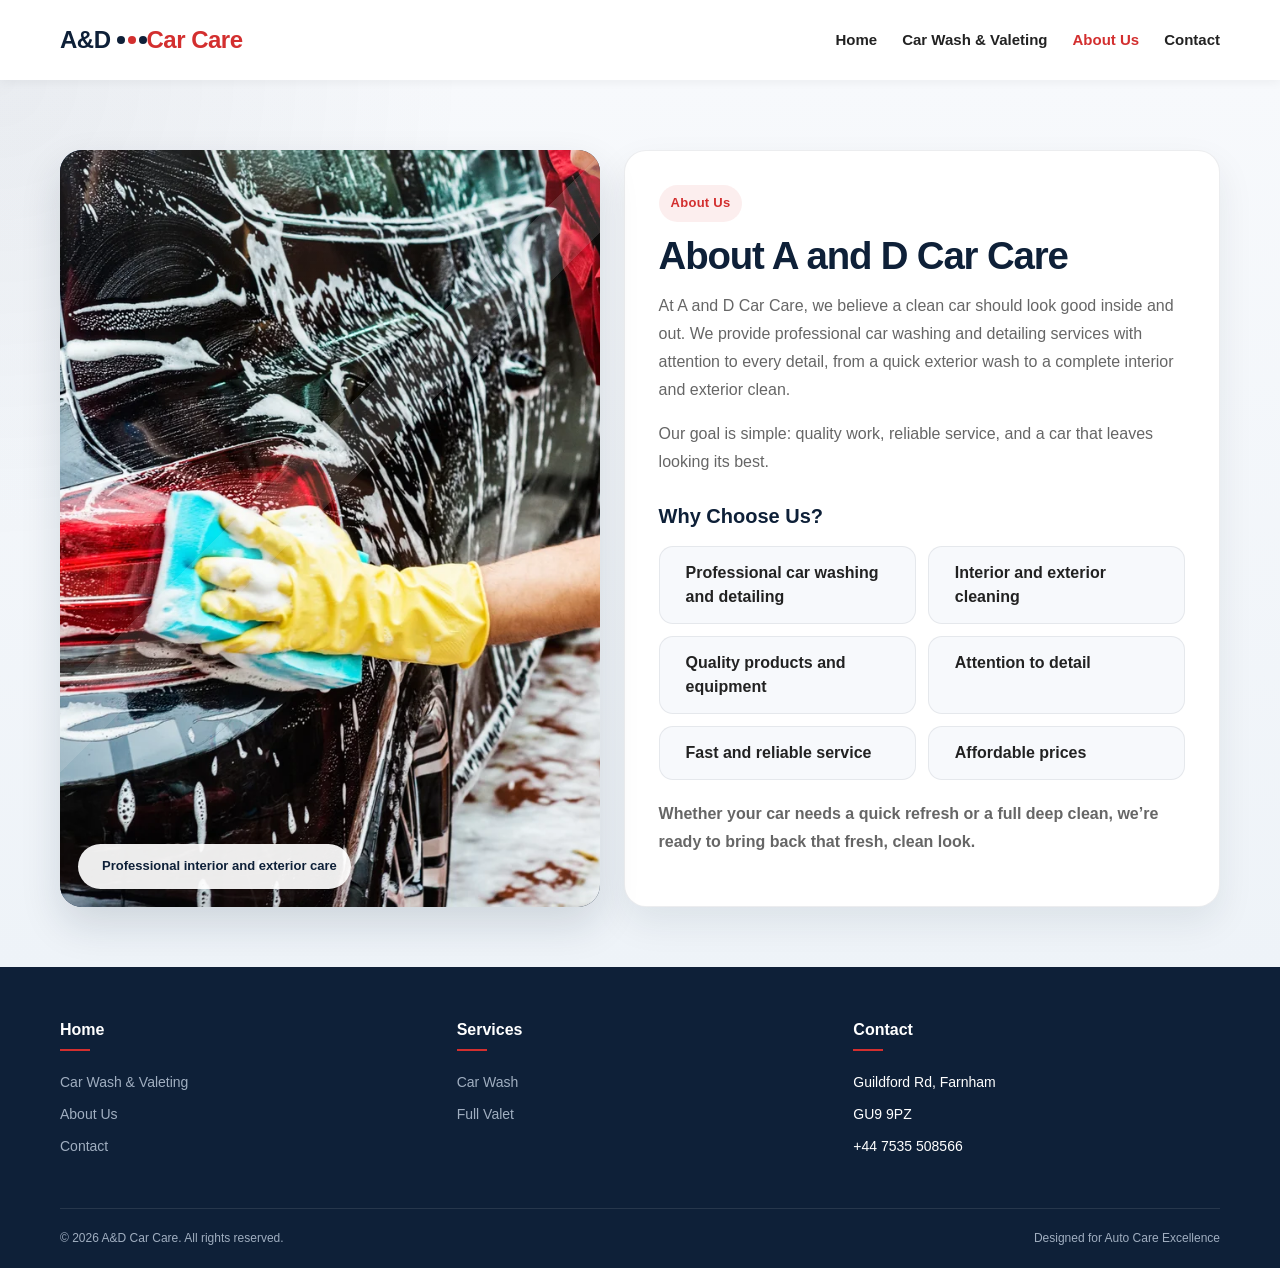
==== about-us.html @ 19be8ea5 "added files" ====
<!DOCTYPE html>
<html lang="en">
<head>
  <meta charset="UTF-8">
  <meta name="viewport" content="width=device-width, initial-scale=1.0">
  <title>A&D Car Care - About Us</title>
  <link rel="stylesheet" href="styles.css">
  <script defer src="script.js"></script>
</head>
<body>
  <header class="header">
    <div class="container navbar">
      <a href="index.html" class="logo">
        A&D
        <div class="logo-icons">
          <i class="fa-solid fa-gear"></i>
          <i class="fa-solid fa-wrench red-icon"></i>
          <i class="fa-solid fa-car-wash"></i>
        </div>
        <br>
        <span>Car Care</span>
      </a>
      <button class="menu-toggle" type="button" aria-label="Open menu" aria-expanded="false" aria-controls="primary-navigation">
        <span></span><span></span><span></span>
      </button>
      <nav id="primary-navigation">
        <ul class="nav-menu">
          <li><a href="index.html" class="nav-link">Home</a></li>
          <li class="dropdown">
            <a href="car-wash-valeting.html" class="nav-link">Car Wash & Valeting <i class="fa-solid fa-chevron-down" style="font-size: 10px;"></i></a>
            <div class="dropdown-menu">
              <a href="car-wash-valeting.html">Hand Car Wash</a>
              <a href="car-wash-valeting.html">Full Valet</a>
              <a href="car-wash-valeting.html">Paint Protection</a>
            </div>
          </li>
          <li><a href="#about-section" class="nav-link active">About Us</a></li>
          <li><a href="contact.html" class="nav-link">Contact</a></li>
        </ul>
      </nav>
    </div>
  </header>

  <main>
    <section id="about-section" class="about-section">
      <div class="container about-layout">
        <div class="about-media">
          <img src="hero.webp" alt="Car being professionally cleaned" />
          <div class="about-media-badge">
            <i class="fa-solid fa-sparkles"></i>
            <span>Professional interior and exterior care</span>
          </div>
        </div>

        <div class="about-content">
          <span class="about-eyebrow">About Us</span>
          <h2>About A and D Car Care</h2>
          <p>
            At A and D Car Care, we believe a clean car should look good inside and out. We provide professional car washing and detailing services with attention to every detail, from a quick exterior wash to a complete interior and exterior clean.
          </p>
          <p>
            Our goal is simple: quality work, reliable service, and a car that leaves looking its best.
          </p>

          <h3>Why Choose Us?</h3>
          <div class="about-points">
            <div class="about-point">
              <i class="fa-solid fa-wand-magic-sparkles"></i>
              <span>Professional car washing and detailing</span>
            </div>
            <div class="about-point">
              <i class="fa-solid fa-broom"></i>
              <span>Interior and exterior cleaning</span>
            </div>
            <div class="about-point">
              <i class="fa-solid fa-soap"></i>
              <span>Quality products and equipment</span>
            </div>
            <div class="about-point">
              <i class="fa-solid fa-circle-check"></i>
              <span>Attention to detail</span>
            </div>
            <div class="about-point">
              <i class="fa-solid fa-stopwatch"></i>
              <span>Fast and reliable service</span>
            </div>
            <div class="about-point">
              <i class="fa-solid fa-tag"></i>
              <span>Affordable prices</span>
            </div>
          </div>

          <p class="about-closing">
            Whether your car needs a quick refresh or a full deep clean, we’re ready to bring back that fresh, clean look.
          </p>
        </div>
      </div>
    </section>
  </main>

  <footer class="footer">
    <div class="container">
      <div class="footer-grid">
        <div class="footer-col">
          <h4>Home</h4>
          <ul>
            <li><a href="car-wash-valeting.html">Car Wash & Valeting</a></li>
            <li><a href="#about-section">About Us</a></li>
            <li><a href="contact.html">Contact</a></li>
          </ul>
        </div>
        <div class="footer-col">
          <h4>Services</h4>
          <ul>
            <li><a href="car-wash-valeting.html">Car Wash</a></li>
            <li><a href="car-wash-valeting.html">Full Valet</a></li>
          </ul>
        </div>
        <div class="footer-col">
          <h4>Contact</h4>
          <ul>
            <li>Guildford Rd, Farnham</li>
            <li>GU9 9PZ</li>
            <li>+44 7535 508566</li>
          </ul>
        </div>
      </div>
      <div class="footer-bottom">
        <p>&copy; 2026 A&D Car Care. All rights reserved.</p>
        <p>Designed for Auto Care Excellence</p>
      </div>
    </div>
  </footer>
</body>
</html>
---- styles.css ----
/* ==========================================================================
           1. GLOBAL STYLES & RESET
           ========================================================================== */
  * {
      margin: 0;
      padding: 0;
      box-sizing: border-box;
      font-family: 'Segoe UI', Tahoma, Geneva, Verdana, sans-serif;
  }

  :root {
      --primary-navy: #0e2038;
      --primary-red: #d32f2f;
      --primary-red-hover: #b71c1c;
      --secondary-blue: #0288d1;
      --text-dark: #222222;
      --text-gray: #666666;
      --bg-light: #f4f6f9;
      --white: #ffffff;
      --border-color: #e0e0e0;
  }

  body {
      color: var(--text-dark);
      line-height: 1.6;
      background-color: var(--bg-light);
  }

  a {
      text-decoration: none;
      color: inherit;
  }

  ul {
      list-style: none;
  }

  .container {
      max-width: 1200px;
      margin: 0 auto;
      padding: 0 20px;
  }

  /* ==========================================================================
           2. TOP ANNOUNCEMENT BAR
           ========================================================================== */
  .top-bar {
      background-color: var(--primary-navy);
      color: var(--white);
      font-size: 13px;
      padding: 8px 0;
      border-bottom: 1px solid rgba(255, 255, 255, 0.1);
  }

  .top-bar .container {
      display: flex;
      justify-content: flex-end;
      align-items: center;
      gap: 25px;
  }

  .top-bar-item {
      display: flex;
      align-items: center;
      gap: 8px;
  }

  .top-bar-item i {
      color: var(--primary-red);
  }

  /* ==========================================================================
           3. MAIN NAVIGATION
           ========================================================================== */
  .header {
      background-color: var(--white);
      box-shadow: 0 2px 10px rgba(0, 0, 0, 0.05);
      position: sticky;
      top: 0;
      z-index: 1000;
  }

  .navbar {
      display: flex;
      justify-content: space-between;
      align-items: center;
      height: 80px;
      gap: 16px;
  }

  .logo {
      display: flex;
      align-items: center;
      font-size: 24px;
      font-weight: 800;
      color: var(--primary-navy);
      letter-spacing: -0.5px;
  }

  .logo span {
      color: var(--primary-red);
  }

  .logo-icons {
      display: flex;
      gap: 3px;
      margin-left: 6px;
      font-size: 14px;
  }

  .logo-icons i {
      background: var(--primary-navy);
      color: var(--white);
      padding: 4px;
      border-radius: 50%;
      font-size: 10px;
  }

  .logo-icons i.red-icon {
      background: var(--primary-red);
  }

  .nav-menu {
      display: flex;
      align-items: center;
      gap: 25px;
  }

  .menu-toggle {
      display: none;
      appearance: none;
      border: 0;
      background: linear-gradient(180deg, #173b67 0%, #0e2747 100%);
      border-radius: 12px;
      width: 46px;
      height: 46px;
      padding: 0;
      align-items: center;
      justify-content: center;
      flex-direction: column;
      gap: 4px;
      cursor: pointer;
      flex: 0 0 auto;
      box-shadow: 0 10px 22px rgba(14, 39, 71, 0.18);
  }

  .menu-toggle span {
      display: block;
      width: 20px;
      height: 2px;
      background: var(--white);
      border-radius: 999px;
      transition: transform 0.2s ease, opacity 0.2s ease;
  }

  .nav-link {
      font-weight: 600;
      font-size: 15px;
      color: var(--text-dark);
      transition: color 0.3s;
  }

  .nav-link:hover,
  .nav-link.active {
      color: var(--primary-red);
  }

  .dropdown {
      position: relative;
  }

  .dropdown-menu {
      position: absolute;
      top: 100%;
      left: 0;
      background: var(--white);
      min-width: 200px;
      box-shadow: 0 4px 12px rgba(0, 0, 0, 0.1);
      border-radius: 4px;
      display: none;
      flex-direction: column;
      padding: 10px 0;
      z-index: 100;
  }

  .dropdown:hover .dropdown-menu {
      display: flex;
  }

  .dropdown-menu a {
      padding: 8px 20px;
      font-size: 14px;
  }

  .dropdown-menu a:hover {
      background-color: var(--bg-light);
      color: var(--primary-red);
  }

  .btn-header {
      background-color: var(--primary-red);
      color: var(--white);
      padding: 10px 20px;
      border-radius: 4px;
      font-weight: 700;
      font-size: 14px;
      transition: background 0.3s;
  }

  .btn-header:hover {
      background-color: var(--primary-red-hover);
  }

  /* ==========================================================================
           4. HERO SECTION
           ========================================================================== */
  .hero {
      position: relative;
      background: linear-gradient(rgba(14, 32, 56, 0.85), rgba(14, 32, 56, 0.85)),
          url('https://images.unsplash.com/photo-1601362840469-51e4d8d58785?auto=format&fit=crop&q=80&w=1600') center/cover no-repeat;
      color: var(--white);
      padding: 80px 0 100px 0;
      overflow: hidden;
  }

  .hero::after {
      content: '';
      position: absolute;
      top: 0;
      right: 0;
      width: 50%;
      height: 100%;
      background: url('https://images.unsplash.com/photo-1520340356584-f9917d1eea6f?auto=format&fit=crop&q=80&w=1000') center/cover no-repeat;
      clip-path: polygon(15% 0, 100% 0, 100% 100%, 0% 100%);
      z-index: 1;
  }

  .hero-overlay-shape {
      position: absolute;
      top: 0;
      left: 0;
      width: 60%;
      height: 100%;
      background: var(--primary-navy);
      clip-path: polygon(0 0, 100% 0, 80% 100%, 0% 100%);
      z-index: 2;
  }

  .hero .container {
      position: relative;
      z-index: 3;
  }

  .hero-content {
      max-width: 600px;
  }

  .hero-title {
      font-size: 38px;
      font-weight: 800;
      line-height: 1.2;
      margin-bottom: 15px;
  }

  .hero-title .highlight-red {
      color: var(--primary-red);
  }

  .hero-subtitle {
      font-size: 16px;
      color: #d0d7e2;
      margin-bottom: 30px;
  }

  .hero-buttons {
      display: flex;
      gap: 15px;
      margin-bottom: 30px;
      flex-wrap: wrap;
  }

  .btn-primary {
      background-color: var(--primary-red);
      color: var(--white);
      padding: 12px 24px;
      border-radius: 4px;
      font-weight: 700;
      display: inline-block;
      transition: background 0.3s;
  }

  .btn-primary:hover {
      background-color: var(--primary-red-hover);
  }

  .btn-outline {
      border: 2px solid var(--white);
      color: var(--white);
      padding: 10px 22px;
      border-radius: 4px;
      font-weight: 700;
      display: inline-block;
      transition: all 0.3s;
  }

  .btn-outline:hover {
      background-color: var(--white);
      color: var(--primary-navy);
  }

  .rating-badge {
      display: inline-flex;
      align-items: center;
      background: rgba(255, 255, 255, 0.95);
      color: var(--text-dark);
      padding: 8px 16px;
      border-radius: 20px;
      font-size: 13px;
      font-weight: 600;
      gap: 15px;
      box-shadow: 0 4px 10px rgba(0, 0, 0, 0.15);
  }

  .rating-item {
      display: flex;
      align-items: center;
      gap: 5px;
  }

  .rating-item i {
      color: #ffb400;
  }

  /* ========================================================================== 
           4B. CONTACT HERO
           ========================================================================== */
  .contact-hero {
      position: relative;
      overflow: hidden;
      padding: 36px 0 44px;
      color: var(--white);
      background:
          radial-gradient(circle at top right, rgba(211, 47, 47, 0.18), transparent 24%),
          linear-gradient(135deg, #0e2038 0%, #173b67 58%, #0b1d34 100%);
  }

  .contact-hero::before {
      content: '';
      position: absolute;
      inset: 0;
      background:
          linear-gradient(135deg, transparent 0 46%, rgba(255, 255, 255, 0.08) 46% 50%, transparent 50% 100%),
          linear-gradient(90deg, rgba(255, 255, 255, 0.06) 0 1px, transparent 1px 100%),
          linear-gradient(180deg, rgba(255, 255, 255, 0.04) 0 1px, transparent 1px 100%);
      background-size: auto, 72px 72px, 72px 72px;
      opacity: 0.42;
      pointer-events: none;
  }

  .contact-hero-grid {
      position: relative;
      z-index: 1;
      display: grid;
      grid-template-columns: minmax(0, 1.05fr) minmax(320px, 0.95fr);
      gap: 22px;
      align-items: center;
  }

  .contact-hero-copy {
      max-width: 620px;
  }

  .contact-hero-copy h1 {
      margin: 16px 0 14px;
      font-size: clamp(2.2rem, 4vw, 4rem);
      line-height: 0.98;
      letter-spacing: -0.04em;
      text-wrap: balance;
  }

  .contact-hero-copy p {
      margin: 0;
      max-width: 56ch;
      color: rgba(255, 255, 255, 0.9);
      font-size: 1.05rem;
      line-height: 1.7;
  }

  .contact-hero-buttons {
      margin-top: 24px;
  }

  .contact-hero-buttons .btn-primary,
  .contact-hero-buttons .btn-outline {
      min-width: 160px;
  }

  .contact-whatsapp {
      border-color: rgba(255, 255, 255, 0.24);
  }

  .contact-hero-meta {
      display: grid;
      grid-template-columns: repeat(2, minmax(0, 1fr));
      gap: 12px;
      margin-top: 22px;
  }

  .contact-meta-card {
      display: flex;
      align-items: flex-start;
      gap: 12px;
      padding: 14px 16px;
      border-radius: 16px;
      background: rgba(255, 255, 255, 0.08);
      border: 1px solid rgba(255, 255, 255, 0.12);
      backdrop-filter: blur(8px);
  }

  .contact-meta-card i {
      color: var(--primary-red);
      font-size: 16px;
      margin-top: 3px;
  }

  .contact-meta-card strong {
      display: block;
      font-size: 14px;
      color: #fff;
      margin-bottom: 3px;
  }

  .contact-meta-card span {
      display: block;
      font-size: 13px;
      color: rgba(255, 255, 255, 0.82);
      line-height: 1.4;
  }

  .contact-hero-visual {
      position: relative;
      min-height: 420px;
      border-radius: 24px;
      overflow: hidden;
      box-shadow: 0 22px 48px rgba(7, 24, 46, 0.28);
      background: linear-gradient(145deg, #173b67 0%, #0b1d34 100%);
  }

  .contact-hero-image {
      width: 100%;
      height: 100%;
      object-fit: cover;
      display: block;
      opacity: 0.98;
      transition: transform 0.35s ease;
  }

  .contact-hero-visual:hover .contact-hero-image {
      transform: scale(1.03);
  }

  .contact-hero-visual::after {
      content: '';
      position: absolute;
      inset: 0;
      background:
          linear-gradient(180deg, rgba(255, 255, 255, 0.08), transparent 22%),
          linear-gradient(135deg, transparent 0 43%, rgba(255, 255, 255, 0.1) 43% 49%, transparent 49% 100%);
      pointer-events: none;
  }

  .contact-hero-float {
      position: absolute;
      left: 18px;
      right: 18px;
      bottom: 18px;
      z-index: 2;
      padding: 14px 16px;
      border-radius: 16px;
      background: rgba(255, 255, 255, 0.92);
      color: var(--primary-navy);
      box-shadow: 0 14px 28px rgba(8, 21, 39, 0.16);
      display: grid;
      gap: 8px;
  }

  .contact-float-row {
      display: flex;
      align-items: center;
      gap: 10px;
      font-size: 13px;
      font-weight: 700;
      line-height: 1.35;
  }

  .contact-float-row i {
      color: var(--primary-red);
      font-size: 14px;
      flex: 0 0 auto;
  }

  /* ==========================================================================
           5. DUAL SERVICE GATEWAY SECTION
           ========================================================================== */
  .services-gateway {
      padding: 60px 0;
      background-color: var(--bg-light);
  }

  .section-title {
      text-align: center;
      font-size: 26px;
      font-weight: 700;
      color: var(--primary-navy);
      margin-bottom: 40px;
  }

  .gateway-grid {
      display: grid;
      grid-template-columns: repeat(auto-fit, minmax(450px, 1fr));
      gap: 30px;
  }

  .gateway-card {
      background: var(--white);
      border-radius: 8px;
      overflow: hidden;
      display: flex;
      box-shadow: 0 4px 15px rgba(0, 0, 0, 0.05);
      transition: transform 0.3s, box-shadow 0.3s;
  }

  .gateway-card:hover {
      transform: translateY(-5px);
      box-shadow: 0 8px 25px rgba(0, 0, 0, 0.1);
  }

  .gateway-info {
      padding: 30px;
      flex: 1;
      display: flex;
      flex-direction: column;
      justify-content: space-between;
  }

  .gateway-icon {
      font-size: 24px;
      color: var(--primary-navy);
      margin-bottom: 15px;
  }

  .gateway-info h3 {
      font-size: 18px;
      color: var(--primary-navy);
      margin-bottom: 10px;
  }

  .gateway-info p {
      font-size: 13px;
      color: var(--text-gray);
      margin-bottom: 20px;
  }

  .gateway-img {
      width: 45%;
      background-size: cover;
      background-position: center;
  }

  .btn-card {
      border: 1px solid var(--primary-navy);
      color: var(--primary-navy);
      padding: 8px 16px;
      border-radius: 4px;
      font-size: 13px;
      font-weight: 700;
      align-self: flex-start;
      transition: all 0.3s;
  }

  .btn-card:hover {
      background-color: var(--primary-navy);
      color: var(--white);
  }

  /* ==========================================================================
           6. QUICK VEHICLE LOOKUP & PRICING TABLE
           ========================================================================== */
  .pricing-section {
      padding: 60px 0;
      background-color: var(--white);
  }

  .lookup-box {
      background: var(--primary-navy);
      padding: 25px;
      border-radius: 8px;
      color: var(--white);
      margin-bottom: 40px;
  }

  .lookup-box h3 {
      margin-bottom: 15px;
      font-size: 18px;
  }

  .lookup-form {
      display: flex;
      gap: 10px;
  }

  .lookup-form input {
      flex: 1;
      padding: 12px 15px;
      border: none;
      border-radius: 4px;
      font-size: 14px;
  }

  .lookup-form button {
      background: var(--primary-red);
      color: var(--white);
      border: none;
      padding: 0 25px;
      border-radius: 4px;
      font-weight: 700;
      cursor: pointer;
      transition: background 0.3s;
  }

  .lookup-form button:hover {
      background: var(--primary-red-hover);
  }

  /* Pricing Table */
  .pricing-table-wrapper {
      overflow-x: auto;
  }

  .pricing-table {
      width: 100%;
      border-collapse: collapse;
      background: var(--white);
      box-shadow: 0 2px 10px rgba(0, 0, 0, 0.05);
      border-radius: 8px;
      overflow: hidden;
  }

  .pricing-table th,
  .pricing-table td {
      padding: 15px 20px;
      text-align: center;
      border-bottom: 1px solid var(--border-color);
  }

  .pricing-table th {
      background-color: var(--primary-navy);
      color: var(--white);
      font-weight: 600;
  }

  .pricing-table th:first-child,
  .pricing-table td:first-child {
      text-align: left;
      font-weight: 600;
  }

  .pricing-table tr:nth-child(even) {
      background-color: var(--bg-light);
  }

  /* ========================================================================== 
           7. ABOUT PAGE SECTION
           ========================================================================== */
  .about-section {
      padding: 70px 0 60px;
      background:
          radial-gradient(circle at top left, rgba(14, 32, 56, 0.06), transparent 30%),
          linear-gradient(180deg, #f7f9fc 0%, #eef3f8 100%);
  }

  .about-layout {
      display: grid;
      grid-template-columns: minmax(0, 0.95fr) minmax(0, 1.05fr);
      gap: 24px;
      align-items: stretch;
  }

  .about-media {
      position: relative;
      min-height: 560px;
      border-radius: 22px;
      overflow: hidden;
      box-shadow: 0 18px 40px rgba(14, 32, 56, 0.14);
      background: linear-gradient(145deg, #173b67 0%, #0b1d34 100%);
      isolation: isolate;
  }

  .about-media::after {
      content: '';
      position: absolute;
      inset: 0;
      background:
          linear-gradient(180deg, rgba(255, 255, 255, 0.08), transparent 22%),
          linear-gradient(135deg, transparent 0 42%, rgba(255, 255, 255, 0.12) 42% 48%, transparent 48% 100%);
      pointer-events: none;
  }

  .about-media img {
      width: 100%;
      height: 100%;
      object-fit: cover;
      display: block;
      transition: transform 0.35s ease;
  }

  .about-media:hover img {
      transform: scale(1.03);
  }

  .about-media-badge {
      position: absolute;
      left: 18px;
      bottom: 18px;
      z-index: 2;
      display: inline-flex;
      align-items: center;
      gap: 10px;
      padding: 12px 14px;
      border-radius: 999px;
      background: rgba(255, 255, 255, 0.92);
      color: var(--primary-navy);
      font-size: 13px;
      font-weight: 700;
      box-shadow: 0 12px 24px rgba(10, 23, 40, 0.16);
  }

  .about-media-badge i {
      color: var(--primary-red);
  }

  .about-content {
      background: var(--white);
      border: 1px solid rgba(14, 32, 56, 0.08);
      border-radius: 22px;
      padding: 34px;
      box-shadow: 0 16px 36px rgba(14, 32, 56, 0.08);
  }

  .about-eyebrow {
      display: inline-flex;
      align-items: center;
      gap: 8px;
      padding: 8px 12px;
      border-radius: 999px;
      background: rgba(211, 47, 47, 0.08);
      color: var(--primary-red);
      font-size: 13px;
      font-weight: 800;
      letter-spacing: 0.02em;
      margin-bottom: 14px;
  }

  .about-content h2 {
      font-size: clamp(2rem, 3vw, 2.6rem);
      line-height: 1.05;
      letter-spacing: -0.03em;
      color: var(--primary-navy);
      margin-bottom: 16px;
  }

  .about-content p {
      color: var(--text-gray);
      line-height: 1.75;
      margin-bottom: 16px;
  }

  .about-content h3 {
      color: var(--primary-navy);
      font-size: 1.25rem;
      margin: 24px 0 14px;
  }

  .about-points {
      display: grid;
      grid-template-columns: repeat(2, minmax(0, 1fr));
      gap: 12px;
  }

  .about-point {
      display: flex;
      align-items: flex-start;
      gap: 12px;
      padding: 14px;
      border-radius: 14px;
      background: #f7f9fc;
      border: 1px solid rgba(14, 32, 56, 0.08);
      transition: transform 0.25s ease, box-shadow 0.25s ease, border-color 0.25s ease;
  }

  .about-point i {
      color: var(--primary-red);
      font-size: 16px;
      margin-top: 2px;
      flex: 0 0 auto;
  }

  .about-point span {
      color: var(--text-dark);
      font-weight: 600;
      line-height: 1.5;
  }

  .about-point:hover {
      transform: translateY(-2px);
      border-color: rgba(211, 47, 47, 0.22);
      box-shadow: 0 12px 24px rgba(14, 32, 56, 0.08);
  }

  .about-closing {
      margin-top: 20px;
      font-weight: 600;
      color: var(--primary-navy);
  }

  /* ==========================================================================
           7. FOOTER
           ========================================================================== */
  .footer {
      background-color: var(--primary-navy);
      color: var(--white);
      padding: 50px 0 20px 0;
      font-size: 14px;
  }

  .footer-grid {
      display: grid;
      grid-template-columns: repeat(auto-fit, minmax(200px, 1fr));
      gap: 30px;
      margin-bottom: 40px;
  }

  .footer-col h4 {
      font-size: 16px;
      margin-bottom: 20px;
      position: relative;
      padding-bottom: 8px;
  }

  .footer-col h4::after {
      content: '';
      position: absolute;
      left: 0;
      bottom: 0;
      width: 30px;
      height: 2px;
      background-color: var(--primary-red);
  }

  .footer-col ul li {
      margin-bottom: 10px;
  }

  .footer-col ul li a {
      color: #a0aec0;
      transition: color 0.3s;
  }

  .footer-col ul li a:hover {
      color: var(--white);
  }

  .footer-bottom {
      border-top: 1px solid rgba(255, 255, 255, 0.1);
      padding-top: 20px;
      display: flex;
      justify-content: space-between;
      color: #a0aec0;
      font-size: 12px;
  }

  /* ==========================================================================
           8. RESPONSIVE DESIGN (MEDIA QUERIES)
           ========================================================================== */
  @media (max-width: 768px) {
      .top-bar {
          display: none;
      }

      .navbar {
          height: auto;
          padding: 8px 0;
      }

      .navbar .container {
          display: flex;
          flex-wrap: nowrap;
          align-items: center;
          justify-content: space-between;
          gap: 8px 10px;
          position: relative;
      }

      .logo {
          flex: 0 0 auto;
          font-size: 17px;
          line-height: 1;
          max-width: calc(100% - 54px);
      }

      .logo br {
          display: none;
      }

      .logo-icons {
          margin-left: 4px;
          gap: 2px;
          font-size: 12px;
      }

      .logo-icons i {
          padding: 3px;
          font-size: 9px;
      }

      .menu-toggle {
          display: inline-flex;
          margin-left: auto;
          background: transparent;
          box-shadow: none;
          width: 30px;
          height: 30px;
          padding: 0;
      }

      .menu-toggle span {
          width: 18px;
          background: var(--text-dark);
      }

      .navbar nav {
          position: absolute;
          top: calc(100% + 8px);
          left: 0;
          width: 100%;
          display: none;
          z-index: 50;
      }

      .menu-open .navbar nav {
          display: block;
      }

      .nav-menu {
          display: flex;
          flex-direction: column;
          align-items: stretch;
          gap: 6px;
          padding: 14px 12px 12px;
          background: rgba(255, 255, 255, 0.98);
          border: 1px solid rgba(14, 32, 56, 0.08);
          border-radius: 0 0 16px 16px;
          box-shadow: 0 16px 30px rgba(14, 39, 71, 0.12);
          width: 100%;
      }

      .nav-menu li {
          width: 100%;
      }

      .nav-link {
          display: block;
          font-size: 13px;
          padding: 9px 12px;
          background: #f4f7fb;
          border-radius: 10px;
          color: #223146;
      }

      .dropdown {
          width: 100%;
      }

      .dropdown > .nav-link {
          display: flex;
          justify-content: space-between;
          align-items: center;
      }

      .nav-menu li:last-child .nav-link {
          margin-top: 2px;
          text-align: center;
      }

      .dropdown-menu {
          display: none;
      }

      .hero {
          padding: 28px 0 34px;
      }

      .hero::after {
          display: block;
          width: 54%;
          opacity: 0.75;
          clip-path: polygon(18% 0, 100% 0, 100% 100%, 0 100%);
      }

      .hero-overlay-shape {
          width: 68%;
          clip-path: polygon(0 0, 100% 0, 74% 100%, 0 100%);
      }

      .hero-content {
          max-width: none;
      }

      .hero-title {
          font-size: 22px;
          line-height: 1.06;
          margin-bottom: 12px;
      }

      .hero-buttons {
          gap: 10px;
          margin-bottom: 16px;
      }

      .btn-primary,
      .btn-outline {
          padding: 10px 14px;
          font-size: 11px;
      }

      .rating-badge {
          padding: 7px 10px;
          gap: 8px;
          font-size: 10px;
          flex-wrap: wrap;
          border-radius: 14px;
      }

      .contact-hero {
          padding: 28px 0 34px;
      }

      .contact-hero-grid {
          grid-template-columns: 1fr;
          gap: 16px;
      }

      .contact-hero-copy h1 {
          font-size: 2rem;
      }

      .contact-hero-copy p {
          font-size: 0.98rem;
      }

      .contact-hero-buttons {
          display: grid;
          grid-template-columns: 1fr;
      }

      .contact-hero-buttons .btn-primary,
      .contact-hero-buttons .btn-outline {
          width: 100%;
      }

      .contact-hero-meta {
          grid-template-columns: 1fr;
      }

      .contact-hero-visual {
          min-height: 300px;
      }

      .gateway-grid {
          grid-template-columns: 1fr;
      }

      .gateway-card {
          flex-direction: column;
      }

      .gateway-info {
          padding: 22px;
      }

      .gateway-img {
          width: 100%;
          height: 200px;
      }

      .pricing-section {
          padding: 42px 0;
      }

      .section-title {
          font-size: 22px;
          margin-bottom: 28px;
      }

      .services-gateway {
          padding: 40px 0;
      }

      .pricing-section {
          padding: 36px 0;
      }

      .lookup-form {
          flex-direction: column;
      }

      .lookup-form button {
          padding: 12px;
      }

      .about-section {
          padding: 46px 0 40px;
      }

      .about-layout {
          grid-template-columns: 1fr;
          gap: 18px;
      }

      .about-media {
          min-height: 320px;
      }

      .about-content {
          padding: 24px;
      }

      .about-points {
          grid-template-columns: 1fr;
      }

      .footer {
          padding: 36px 0 18px;
      }
  }
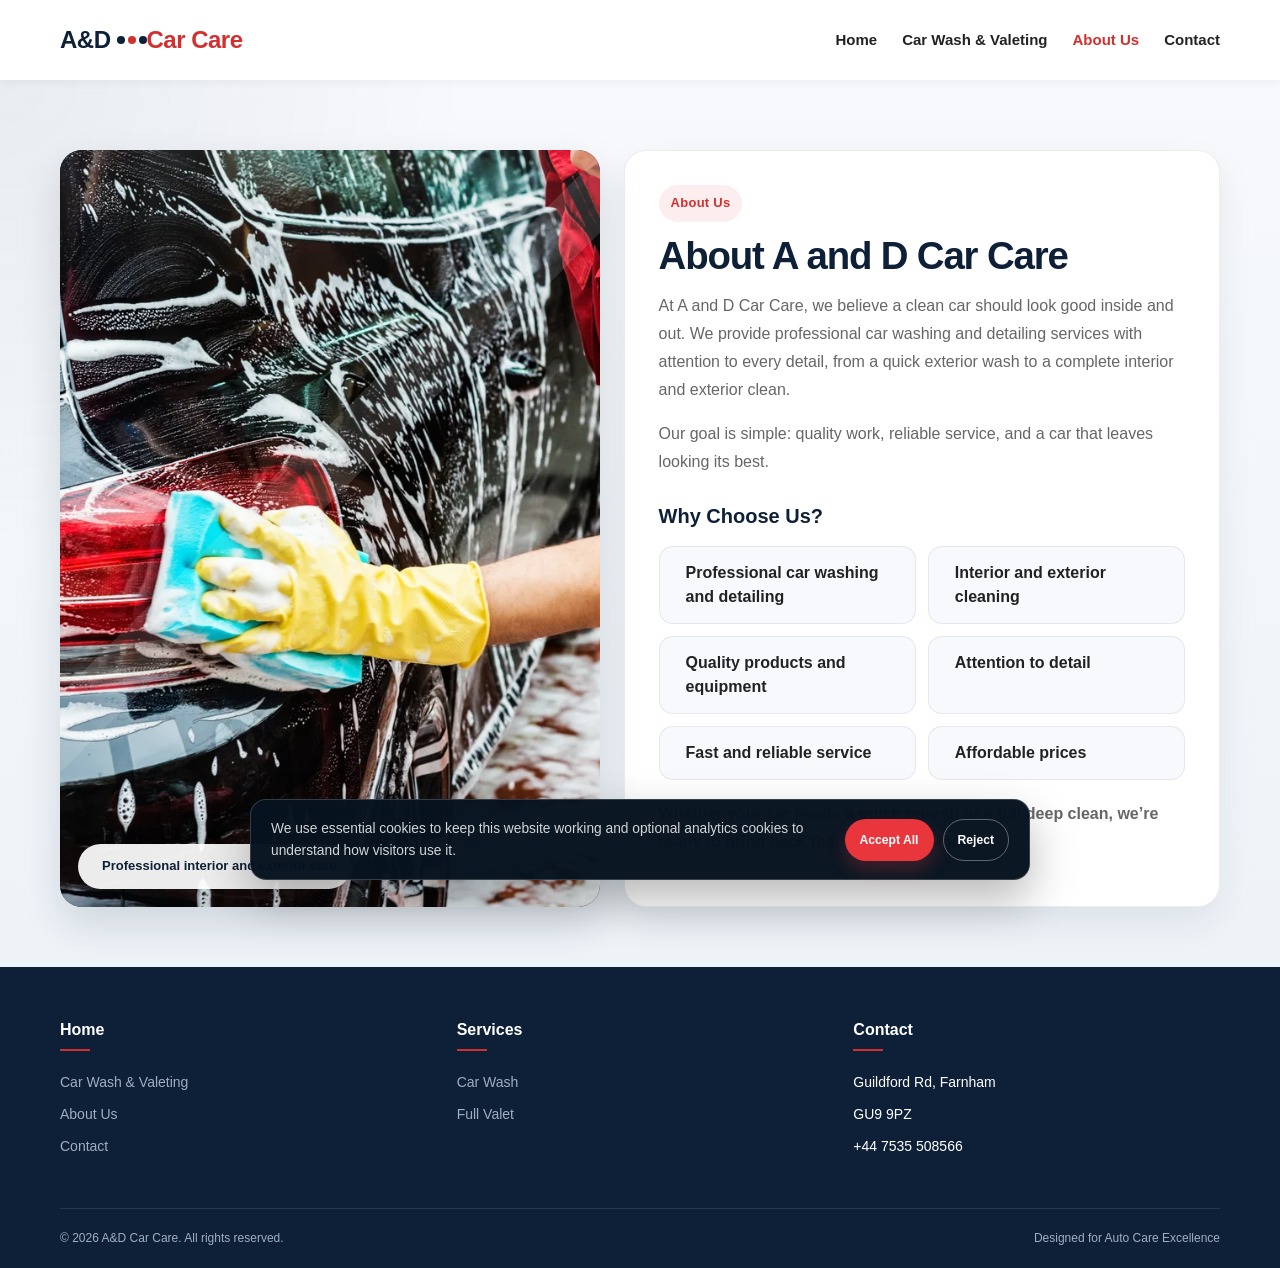
==== commit 97bbc9e9: "done" ====
--- a/about-us.html
+++ b/about-us.html
@@ -4,8 +4,8 @@
   <meta charset="UTF-8">
   <meta name="viewport" content="width=device-width, initial-scale=1.0">
   <title>A&D Car Care - About Us</title>
-  <link rel="stylesheet" href="styles.css">
-  <script defer src="script.js"></script>
+  <link rel="stylesheet" href="./styles.css?v=4">
+  <script defer src="./script.js?v=4"></script>
 </head>
 <body>
   <header class="header">
--- a/styles.css
+++ b/styles.css
@@ -211,67 +211,6 @@
       background-color: var(--primary-red-hover);
   }
 
-  /* ==========================================================================
-           4. HERO SECTION
-           ========================================================================== */
-  .hero {
-      position: relative;
-      background: linear-gradient(rgba(14, 32, 56, 0.85), rgba(14, 32, 56, 0.85)),
-          url('https://images.unsplash.com/photo-1601362840469-51e4d8d58785?auto=format&fit=crop&q=80&w=1600') center/cover no-repeat;
-      color: var(--white);
-      padding: 80px 0 100px 0;
-      overflow: hidden;
-  }
-
-  .hero::after {
-      content: '';
-      position: absolute;
-      top: 0;
-      right: 0;
-      width: 50%;
-      height: 100%;
-      background: url('https://images.unsplash.com/photo-1520340356584-f9917d1eea6f?auto=format&fit=crop&q=80&w=1000') center/cover no-repeat;
-      clip-path: polygon(15% 0, 100% 0, 100% 100%, 0% 100%);
-      z-index: 1;
-  }
-
-  .hero-overlay-shape {
-      position: absolute;
-      top: 0;
-      left: 0;
-      width: 60%;
-      height: 100%;
-      background: var(--primary-navy);
-      clip-path: polygon(0 0, 100% 0, 80% 100%, 0% 100%);
-      z-index: 2;
-  }
-
-  .hero .container {
-      position: relative;
-      z-index: 3;
-  }
-
-  .hero-content {
-      max-width: 600px;
-  }
-
-  .hero-title {
-      font-size: 38px;
-      font-weight: 800;
-      line-height: 1.2;
-      margin-bottom: 15px;
-  }
-
-  .hero-title .highlight-red {
-      color: var(--primary-red);
-  }
-
-  .hero-subtitle {
-      font-size: 16px;
-      color: #d0d7e2;
-      margin-bottom: 30px;
-  }
-
   .hero-buttons {
       display: flex;
       gap: 15px;
@@ -306,29 +245,6 @@
   .btn-outline:hover {
       background-color: var(--white);
       color: var(--primary-navy);
-  }
-
-  .rating-badge {
-      display: inline-flex;
-      align-items: center;
-      background: rgba(255, 255, 255, 0.95);
-      color: var(--text-dark);
-      padding: 8px 16px;
-      border-radius: 20px;
-      font-size: 13px;
-      font-weight: 600;
-      gap: 15px;
-      box-shadow: 0 4px 10px rgba(0, 0, 0, 0.15);
-  }
-
-  .rating-item {
-      display: flex;
-      align-items: center;
-      gap: 5px;
-  }
-
-  .rating-item i {
-      color: #ffb400;
   }
 
   /* ========================================================================== 
@@ -996,32 +912,6 @@
           display: none;
       }
 
-      .hero {
-          padding: 28px 0 34px;
-      }
-
-      .hero::after {
-          display: block;
-          width: 54%;
-          opacity: 0.75;
-          clip-path: polygon(18% 0, 100% 0, 100% 100%, 0 100%);
-      }
-
-      .hero-overlay-shape {
-          width: 68%;
-          clip-path: polygon(0 0, 100% 0, 74% 100%, 0 100%);
-      }
-
-      .hero-content {
-          max-width: none;
-      }
-
-      .hero-title {
-          font-size: 22px;
-          line-height: 1.06;
-          margin-bottom: 12px;
-      }
-
       .hero-buttons {
           gap: 10px;
           margin-bottom: 16px;
@@ -1033,14 +923,6 @@
           font-size: 11px;
       }
 
-      .rating-badge {
-          padding: 7px 10px;
-          gap: 8px;
-          font-size: 10px;
-          flex-wrap: wrap;
-          border-radius: 14px;
-      }
-
       .contact-hero {
           padding: 28px 0 34px;
       }
@@ -1143,3 +1025,1783 @@
           padding: 36px 0 18px;
       }
   }
+
+  /* ========================================================================
+     HOMEPAGE REDESIGN
+     ======================================================================== */
+  .home-page {
+      --home-ink: #07131f;
+      --home-panel: #102638;
+      --home-muted: #627281;
+      --home-line: rgba(255, 255, 255, 0.16);
+      --home-accent: #e9363d;
+      --home-accent-dark: #c9232b;
+      --home-sand: #f2f0ea;
+      overflow-x: hidden;
+      background: var(--home-sand);
+      color: var(--home-ink);
+      font-family: "Trebuchet MS", "Segoe UI", sans-serif;
+  }
+
+  .home-page * {
+      font-family: inherit;
+  }
+
+  .home-page :focus-visible {
+      outline: 3px solid #fff;
+      outline-offset: 4px;
+  }
+
+  .home-page .site-header {
+      position: absolute;
+      top: 0;
+      left: 0;
+      width: 100%;
+      z-index: 20;
+      background: linear-gradient(180deg, rgba(1, 11, 20, 0.62), rgba(1, 11, 20, 0));
+      box-shadow: none;
+  }
+
+  .home-page .navbar {
+      height: 82px;
+      border-bottom: 1px solid rgba(255, 255, 255, 0.12);
+  }
+
+  .home-page .brand-logo {
+      display: inline-flex;
+      align-items: baseline;
+      gap: 7px;
+      color: #fff;
+      font-size: 1.25rem;
+      letter-spacing: -0.04em;
+      line-height: 1;
+  }
+
+  .home-page .brand-mark {
+      font-size: 1.55rem;
+      font-weight: 900;
+  }
+
+  .home-page .brand-name {
+      color: #fff;
+      font-size: 0.84rem;
+      font-weight: 800;
+      letter-spacing: 0.02em;
+      text-transform: uppercase;
+  }
+
+  .home-page .nav-menu {
+      gap: 28px;
+  }
+
+  .home-page .nav-link {
+      position: relative;
+      color: rgba(255, 255, 255, 0.82);
+      font-size: 0.83rem;
+      font-weight: 700;
+      letter-spacing: 0.01em;
+  }
+
+  .home-page .nav-link::after {
+      content: '';
+      position: absolute;
+      right: 0;
+      bottom: -10px;
+      left: 0;
+      height: 2px;
+      background: var(--home-accent);
+      transform: scaleX(0);
+      transform-origin: right;
+      transition: transform 0.2s ease;
+  }
+
+  .home-page .nav-link:hover,
+  .home-page .nav-link.active {
+      color: #fff;
+  }
+
+  .home-page .nav-link:hover::after,
+  .home-page .nav-link.active::after {
+      transform: scaleX(1);
+      transform-origin: left;
+  }
+
+  .home-hero {
+      position: relative;
+      display: grid;
+      align-items: center;
+      min-height: 720px;
+      min-height: 100svh;
+      overflow: hidden;
+      color: #fff;
+      isolation: isolate;
+      background: #07131f url('hero.webp') center/cover no-repeat;
+  }
+
+  .home-hero::before {
+      content: '';
+      position: absolute;
+      inset: 0;
+      z-index: -1;
+      background:
+          linear-gradient(90deg, rgba(3, 13, 22, 0.95) 0%, rgba(3, 13, 22, 0.84) 40%, rgba(3, 13, 22, 0.32) 74%, rgba(3, 13, 22, 0.12) 100%),
+          linear-gradient(180deg, rgba(3, 13, 22, 0.2), rgba(3, 13, 22, 0.7));
+  }
+
+  .home-hero::after {
+      content: '';
+      position: absolute;
+      top: 0;
+      right: max(5vw, 30px);
+      bottom: 0;
+      width: 1px;
+      z-index: -1;
+      background: rgba(255, 255, 255, 0.22);
+  }
+
+  .home-hero-shade {
+      position: absolute;
+      inset: auto auto 0 0;
+      width: 42vw;
+      height: 30%;
+      z-index: -1;
+      background: linear-gradient(135deg, rgba(233, 54, 61, 0.32), transparent 67%);
+      filter: blur(6px);
+      pointer-events: none;
+  }
+
+  .home-hero-grid {
+      display: grid;
+      grid-template-columns: minmax(0, 1fr) 120px;
+      align-items: end;
+      gap: 24px;
+      padding-top: 130px;
+      padding-bottom: 106px;
+  }
+
+  .home-hero-content {
+      max-width: 680px;
+      animation: home-rise 0.7s ease both;
+  }
+
+  .hero-eyebrow,
+  .section-kicker {
+      margin: 0 0 14px;
+      color: var(--home-accent);
+      font-size: 0.74rem;
+      font-weight: 900;
+      letter-spacing: 0.13em;
+      text-transform: uppercase;
+  }
+
+  .home-hero h1 {
+      max-width: 11ch;
+      margin: 0;
+      color: #fff;
+      font-family: Georgia, "Times New Roman", serif;
+      font-size: clamp(3rem, 7vw, 6.65rem);
+      font-weight: 700;
+      letter-spacing: -0.075em;
+      line-height: 0.92;
+      text-wrap: balance;
+  }
+
+  .hero-copy {
+      max-width: 52ch;
+      margin: 28px 0 0;
+      color: rgba(255, 255, 255, 0.82);
+      font-size: clamp(1rem, 1.35vw, 1.16rem);
+      line-height: 1.7;
+  }
+
+  .hero-actions,
+  .location-actions,
+  .booking-actions {
+      display: flex;
+      flex-wrap: wrap;
+      gap: 12px;
+  }
+
+  .hero-actions {
+      margin-top: 30px;
+  }
+
+  .home-button {
+      display: inline-flex;
+      align-items: center;
+      justify-content: center;
+      min-height: 51px;
+      padding: 13px 21px;
+      border: 1px solid transparent;
+      border-radius: 999px;
+      font-size: 0.82rem;
+      font-weight: 900;
+      letter-spacing: 0.01em;
+      line-height: 1;
+      transition: transform 0.2s ease, background-color 0.2s ease, border-color 0.2s ease, color 0.2s ease;
+  }
+
+  .home-button:hover {
+      transform: translateY(-2px);
+  }
+
+  .home-button-primary {
+      background: var(--home-accent);
+      color: #fff;
+      box-shadow: 0 12px 24px rgba(233, 54, 61, 0.22);
+  }
+
+  .home-button-primary:hover {
+      background: var(--home-accent-dark);
+  }
+
+  .home-button-secondary {
+      border-color: rgba(255, 255, 255, 0.36);
+      background: rgba(255, 255, 255, 0.06);
+      color: #fff;
+      backdrop-filter: blur(6px);
+  }
+
+  .home-button-secondary:hover {
+      border-color: #fff;
+      background: #fff;
+      color: var(--home-ink);
+  }
+
+  .hero-phone {
+      display: inline-flex;
+      align-items: center;
+      gap: 11px;
+      margin-top: 30px;
+      color: #fff;
+      font-size: 0.94rem;
+      font-weight: 800;
+      line-height: 1.2;
+  }
+
+  .hero-phone small {
+      display: block;
+      margin-bottom: 3px;
+      color: rgba(255, 255, 255, 0.62);
+      font-size: 0.68rem;
+      font-weight: 800;
+      letter-spacing: 0.1em;
+      text-transform: uppercase;
+  }
+
+  .hero-phone-icon {
+      display: grid;
+      width: 34px;
+      height: 34px;
+      place-items: center;
+      border: 1px solid rgba(255, 255, 255, 0.34);
+      border-radius: 50%;
+      color: var(--home-accent);
+      font-size: 0.9rem;
+      transform: rotate(-15deg);
+  }
+
+  .hero-side-note {
+      display: flex;
+      align-items: flex-end;
+      gap: 12px;
+      height: 290px;
+      margin-bottom: 6px;
+      color: rgba(255, 255, 255, 0.76);
+      writing-mode: vertical-rl;
+      transform: rotate(180deg);
+  }
+
+  .hero-side-note span {
+      font-size: 0.66rem;
+      font-weight: 900;
+      letter-spacing: 0.13em;
+      text-transform: uppercase;
+  }
+
+  .hero-side-note strong {
+      color: var(--home-accent);
+      font-family: Georgia, "Times New Roman", serif;
+      font-size: 3rem;
+      font-weight: 400;
+      line-height: 0.8;
+  }
+
+  .hero-side-note i {
+      display: block;
+      width: 1px;
+      height: 78px;
+      background: rgba(255, 255, 255, 0.48);
+  }
+
+  .hero-scroll {
+      position: absolute;
+      right: max(7vw, 50px);
+      bottom: 26px;
+      display: inline-flex;
+      align-items: center;
+      gap: 12px;
+      color: rgba(255, 255, 255, 0.78);
+      font-size: 0.68rem;
+      font-weight: 800;
+      letter-spacing: 0.1em;
+      text-transform: uppercase;
+  }
+
+  .hero-scroll span {
+      color: var(--home-accent);
+      font-size: 1.1rem;
+  }
+
+  .trust-section {
+      position: relative;
+      z-index: 3;
+      margin-top: -36px;
+  }
+
+  .trust-grid {
+      display: grid;
+      grid-template-columns: repeat(3, 1fr);
+      overflow: hidden;
+      border: 1px solid rgba(255, 255, 255, 0.16);
+      border-radius: 18px;
+      background: #fff;
+      box-shadow: 0 18px 35px rgba(7, 19, 31, 0.12);
+  }
+
+  .trust-item {
+      display: flex;
+      align-items: center;
+      gap: 14px;
+      min-height: 112px;
+      padding: 22px 26px;
+      border-right: 1px solid #e5e7e8;
+  }
+
+  .trust-item:last-child {
+      border-right: 0;
+  }
+
+  .trust-icon {
+      display: grid;
+      width: 42px;
+      height: 42px;
+      flex: 0 0 auto;
+      place-items: center;
+      border-radius: 50%;
+      background: #fff0f0;
+      color: var(--home-accent);
+      font-size: 1.05rem;
+      font-weight: 900;
+  }
+
+  .trust-item h2 {
+      margin: 0;
+      color: var(--home-ink);
+      font-size: 0.94rem;
+      line-height: 1.25;
+  }
+
+  .trust-item p {
+      margin: 4px 0 0;
+      color: var(--home-muted);
+      font-size: 0.8rem;
+      line-height: 1.45;
+  }
+
+  .home-services {
+      padding: 132px 0 100px;
+      background: var(--home-sand);
+  }
+
+  .home-section-heading {
+      max-width: 680px;
+      margin-bottom: 42px;
+  }
+
+  .home-section-heading h2,
+  .home-about h2,
+  .location-copy h2,
+  .booking-inner h2 {
+      margin: 0;
+      color: var(--home-ink);
+      font-family: Georgia, "Times New Roman", serif;
+      font-size: clamp(2.15rem, 4.5vw, 4.2rem);
+      font-weight: 700;
+      letter-spacing: -0.065em;
+      line-height: 0.99;
+      text-wrap: balance;
+  }
+
+  .home-section-heading > p:last-child {
+      max-width: 58ch;
+      margin: 20px 0 0;
+      color: var(--home-muted);
+      font-size: 1rem;
+      line-height: 1.7;
+  }
+
+  .service-grid {
+      display: grid;
+      grid-template-columns: repeat(4, 1fr);
+      gap: 14px;
+  }
+
+  .service-card {
+      position: relative;
+      display: flex;
+      min-height: 340px;
+      flex-direction: column;
+      padding: 26px;
+      overflow: hidden;
+      border: 1px solid #dfe0dd;
+      border-radius: 15px;
+      background: #fbfbf9;
+      color: var(--home-ink);
+      transition: transform 0.25s ease, background-color 0.25s ease, box-shadow 0.25s ease, color 0.25s ease;
+  }
+
+  .service-card::after {
+      content: '';
+      position: absolute;
+      right: -30px;
+      bottom: -65px;
+      width: 155px;
+      height: 155px;
+      border: 1px solid currentColor;
+      border-radius: 50%;
+      opacity: 0.12;
+      transition: transform 0.35s ease;
+  }
+
+  .service-card:hover {
+      z-index: 1;
+      transform: translateY(-7px);
+      border-color: var(--home-ink);
+      background: var(--home-ink);
+      color: #fff;
+      box-shadow: 0 22px 38px rgba(7, 19, 31, 0.18);
+  }
+
+  .service-card:hover::after {
+      transform: scale(1.35);
+  }
+
+  .service-card-featured {
+      border-color: var(--home-accent);
+      background: var(--home-accent);
+      color: #fff;
+  }
+
+  .service-index {
+      color: currentColor;
+      font-size: 0.68rem;
+      font-weight: 900;
+      letter-spacing: 0.12em;
+      opacity: 0.7;
+  }
+
+  .service-icon {
+      display: grid;
+      width: 45px;
+      height: 45px;
+      margin: 47px 0 22px;
+      place-items: center;
+      border: 1px solid currentColor;
+      border-radius: 50%;
+      color: currentColor;
+      font-size: 1.2rem;
+      font-weight: 900;
+    }
+
+  .service-card h3 {
+      margin: 0;
+      font-size: 1.18rem;
+      letter-spacing: -0.03em;
+      line-height: 1.15;
+  }
+
+  .service-card p {
+      margin: 13px 0 20px;
+      color: currentColor;
+      font-size: 0.86rem;
+      line-height: 1.6;
+      opacity: 0.74;
+  }
+
+  .service-link {
+      position: relative;
+      z-index: 1;
+      display: inline-flex;
+      align-items: center;
+      gap: 8px;
+      margin-top: auto;
+      font-size: 0.76rem;
+      font-weight: 900;
+  }
+
+  .service-link b {
+      font-size: 1rem;
+      transition: transform 0.2s ease;
+  }
+
+  .service-card:hover .service-link b {
+      transform: translateX(4px);
+  }
+
+  .home-about {
+      padding: 100px 0;
+      overflow: hidden;
+      background: #fff;
+  }
+
+  .home-about-grid {
+      display: grid;
+      grid-template-columns: minmax(0, 1.08fr) minmax(320px, 0.92fr);
+      gap: clamp(36px, 7vw, 110px);
+      align-items: center;
+  }
+
+  .home-about-media {
+      position: relative;
+      min-height: 520px;
+      overflow: hidden;
+      border-radius: 16px;
+      background: var(--home-ink);
+      box-shadow: 0 28px 50px rgba(7, 19, 31, 0.16);
+  }
+
+  .home-about-media::after {
+      content: '';
+      position: absolute;
+      inset: 0;
+      background: linear-gradient(135deg, rgba(7, 19, 31, 0.22), transparent 54%);
+      pointer-events: none;
+  }
+
+  .home-about-media img {
+      width: 100%;
+      height: 100%;
+      object-fit: cover;
+      display: block;
+      transition: transform 0.5s ease;
+  }
+
+  .home-about-media:hover img {
+      transform: scale(1.04);
+  }
+
+  .about-image-caption {
+      position: absolute;
+      right: 20px;
+      bottom: 18px;
+      z-index: 1;
+      padding: 9px 12px;
+      border-radius: 999px;
+      background: rgba(7, 19, 31, 0.84);
+      color: #fff;
+      font-size: 0.7rem;
+      font-weight: 900;
+      letter-spacing: 0.09em;
+      text-transform: uppercase;
+  }
+
+  .home-about-content {
+      max-width: 510px;
+  }
+
+  .home-about-content > p:not(.section-kicker) {
+      margin: 20px 0 0;
+      color: var(--home-muted);
+      font-size: 1rem;
+      line-height: 1.75;
+  }
+
+  .text-link {
+      display: inline-flex;
+      align-items: center;
+      gap: 10px;
+      margin-top: 31px;
+      color: var(--home-ink);
+      font-size: 0.82rem;
+      font-weight: 900;
+  }
+
+  .text-link span {
+      color: var(--home-accent);
+      font-size: 1.2rem;
+      transition: transform 0.2s ease;
+  }
+
+  .text-link:hover span {
+      transform: translateX(5px);
+  }
+
+  .location-reviews {
+      padding: 105px 0 100px;
+      background: var(--home-panel);
+      color: #fff;
+  }
+
+  .location-grid {
+      display: grid;
+      grid-template-columns: 0.9fr 1.1fr;
+      gap: 28px;
+      align-items: stretch;
+  }
+
+  .location-copy {
+      display: flex;
+      min-height: 420px;
+      flex-direction: column;
+      justify-content: center;
+      padding: clamp(28px, 4vw, 54px);
+      border-radius: 18px;
+      background: #0a1926;
+  }
+
+  .location-copy .section-kicker,
+  .booking-inner .section-kicker {
+      color: #ff6b70;
+  }
+
+  .location-copy h2 {
+      color: #fff;
+  }
+
+  .location-copy > p:not(.section-kicker) {
+      max-width: 38ch;
+      margin: 21px 0 0;
+      color: rgba(255, 255, 255, 0.7);
+      font-size: 0.95rem;
+      line-height: 1.7;
+  }
+
+  .location-phone {
+      margin-top: 20px;
+      color: #fff;
+      font-size: 1.15rem;
+      font-weight: 900;
+      letter-spacing: -0.025em;
+  }
+
+  .opening-hours {
+      margin-top: 24px;
+      padding-top: 18px;
+      border-top: 1px solid rgba(255, 255, 255, 0.15);
+  }
+
+  .opening-hours h3 {
+      margin: 0 0 8px;
+      color: #fff;
+      font-size: 0.7rem;
+      font-weight: 900;
+      letter-spacing: 0.11em;
+      text-transform: uppercase;
+  }
+
+  .opening-hours dl {
+      display: grid;
+      gap: 5px;
+      margin: 0;
+  }
+
+  .opening-hours dl div {
+      display: flex;
+      justify-content: space-between;
+      gap: 12px;
+      color: rgba(255, 255, 255, 0.74);
+      font-size: 0.8rem;
+      line-height: 1.4;
+  }
+
+  .opening-hours dt,
+  .opening-hours dd {
+      margin: 0;
+  }
+
+  .opening-hours dd {
+      color: #fff;
+      font-weight: 800;
+      text-align: right;
+  }
+
+  .location-actions {
+      margin-top: 30px;
+  }
+
+  .map-frame {
+      min-height: 420px;
+      overflow: hidden;
+      border: 1px solid rgba(255, 255, 255, 0.18);
+      border-radius: 18px;
+      background: #183147;
+  }
+
+  .map-frame iframe {
+      display: block;
+      width: 100%;
+      height: 100%;
+      min-height: 420px;
+      border: 0;
+      filter: grayscale(0.5) contrast(1.06) saturate(0.85);
+  }
+
+  .reviews-panel {
+      grid-column: 1 / -1;
+      min-width: 0;
+      padding-top: 24px;
+  }
+
+  .reviews-heading {
+      display: flex;
+      align-items: center;
+      justify-content: space-between;
+      gap: 16px;
+      margin-bottom: 16px;
+  }
+
+  .reviews-heading > span {
+      color: #ff6b70;
+      font-size: 0.7rem;
+      font-weight: 900;
+      letter-spacing: 0.12em;
+      text-transform: uppercase;
+  }
+
+  .reviews-heading a {
+      color: #fff;
+      font-size: 0.78rem;
+      font-weight: 900;
+  }
+
+  .reviews-heading b {
+      color: #ff6b70;
+      font-size: 1rem;
+  }
+
+  .review-track {
+      display: grid;
+      grid-template-columns: repeat(3, 1fr);
+      gap: 14px;
+  }
+
+  .review-card {
+      display: flex;
+      min-height: 164px;
+      flex-direction: column;
+      justify-content: space-between;
+      margin: 0;
+      padding: 23px;
+      border: 1px solid rgba(255, 255, 255, 0.12);
+      border-radius: 14px;
+      background: rgba(255, 255, 255, 0.055);
+  }
+
+  .review-card p {
+      margin: 0;
+      color: rgba(255, 255, 255, 0.9);
+      font-family: Georgia, "Times New Roman", serif;
+      font-size: 1.03rem;
+      line-height: 1.45;
+    }
+
+  .review-card footer {
+      margin-top: 18px;
+      color: #ff8c90;
+      font-size: 0.7rem;
+      font-style: normal;
+      font-weight: 900;
+      letter-spacing: 0.08em;
+      text-transform: uppercase;
+  }
+
+  .booking-section {
+      padding: 80px 0;
+      overflow: hidden;
+      background: var(--home-accent);
+      color: #fff;
+  }
+
+  .booking-inner {
+      display: flex;
+      align-items: end;
+      justify-content: space-between;
+      gap: 30px;
+  }
+
+  .booking-inner h2 {
+      max-width: 12ch;
+      color: #fff;
+  }
+
+  .booking-inner > div > p:not(.section-kicker) {
+      margin: 18px 0 0;
+      color: rgba(255, 255, 255, 0.82);
+      font-size: 0.95rem;
+  }
+
+  .booking-actions {
+      justify-content: flex-end;
+      flex: 0 0 auto;
+  }
+
+  .home-button-light {
+      background: #fff;
+      color: var(--home-accent-dark);
+  }
+
+  .home-button-light:hover {
+      background: var(--home-ink);
+      color: #fff;
+  }
+
+  .home-button-dark {
+      border-color: rgba(7, 19, 31, 0.26);
+      background: var(--home-ink);
+      color: #fff;
+  }
+
+  .home-button-dark:hover {
+      border-color: #fff;
+      background: transparent;
+  }
+
+  .home-page .home-footer {
+      padding: 68px 0 22px;
+      background: #07131f;
+  }
+
+  .home-page .footer-grid {
+      grid-template-columns: 1.3fr repeat(3, 1fr);
+      gap: 36px;
+      margin-bottom: 54px;
+  }
+
+  .home-page .footer-col h2 {
+      margin: 0 0 18px;
+      color: #fff;
+      font-size: 0.72rem;
+      font-weight: 900;
+      letter-spacing: 0.11em;
+      text-transform: uppercase;
+  }
+
+  .home-page .footer-col h2::after {
+      display: none;
+  }
+
+  .footer-logo {
+      display: inline-flex;
+      align-items: baseline;
+      gap: 7px;
+      color: #fff;
+      font-size: 1.45rem;
+      font-weight: 900;
+      letter-spacing: -0.045em;
+  }
+
+  .footer-logo span {
+      font-size: 0.76rem;
+      letter-spacing: 0.02em;
+      text-transform: uppercase;
+  }
+
+  .home-page .footer-brand p {
+      max-width: 26ch;
+      margin: 14px 0 0;
+      color: #9aacb9;
+      font-size: 0.86rem;
+      line-height: 1.65;
+  }
+
+  .home-page .footer-col ul li {
+      margin-bottom: 11px;
+  }
+
+  .home-page .footer-col ul li a,
+  .home-page .footer-col address {
+      color: #9aacb9;
+      font-size: 0.84rem;
+      font-style: normal;
+      line-height: 1.7;
+      transition: color 0.2s ease;
+  }
+
+  .home-page .footer-col ul li a:hover {
+      color: #fff;
+  }
+
+  .home-page .footer-bottom {
+      align-items: center;
+      color: #718795;
+  }
+
+  .home-page .footer-bottom a {
+      color: #fff;
+      font-size: 0.72rem;
+      font-weight: 800;
+  }
+
+  @keyframes home-rise {
+      from {
+          opacity: 0;
+          transform: translateY(20px);
+      }
+      to {
+          opacity: 1;
+          transform: translateY(0);
+      }
+  }
+
+  @media (max-width: 900px) {
+      .service-grid {
+          grid-template-columns: repeat(2, 1fr);
+      }
+
+      .home-about-grid {
+          grid-template-columns: minmax(0, 1fr) minmax(300px, 0.9fr);
+          gap: 36px;
+      }
+
+      .home-about-media {
+          min-height: 440px;
+      }
+
+      .home-page .footer-grid {
+          grid-template-columns: repeat(2, 1fr);
+      }
+  }
+
+  @media (max-width: 768px) {
+      .home-page .site-header {
+          background: linear-gradient(180deg, rgba(1, 11, 20, 0.75), rgba(1, 11, 20, 0));
+      }
+
+      .home-page .navbar {
+          height: 66px;
+          padding: 0 20px;
+          border-bottom: 1px solid rgba(255, 255, 255, 0.14);
+      }
+
+      .home-page .brand-logo {
+          max-width: calc(100% - 48px);
+      }
+
+      .home-page .brand-mark {
+          font-size: 1.3rem;
+      }
+
+      .home-page .brand-name {
+          font-size: 0.7rem;
+      }
+
+      .home-page .menu-toggle {
+          width: 40px;
+          height: 40px;
+          border: 1px solid rgba(255, 255, 255, 0.24);
+          border-radius: 50%;
+          background: rgba(7, 19, 31, 0.26);
+      }
+
+      .home-page .menu-toggle span {
+          width: 18px;
+          background: #fff;
+      }
+
+      .home-page .navbar nav {
+          top: 66px;
+          left: 0;
+          padding: 0 20px;
+      }
+
+      .home-page .nav-menu {
+          gap: 3px;
+          padding: 10px;
+          border: 1px solid rgba(255, 255, 255, 0.16);
+          border-radius: 0 0 14px 14px;
+          background: #0b1c2a;
+          box-shadow: 0 18px 30px rgba(0, 0, 0, 0.28);
+      }
+
+      .home-page .nav-link {
+          padding: 12px 13px;
+          border-radius: 8px;
+          background: transparent;
+          color: rgba(255, 255, 255, 0.78);
+          font-size: 0.85rem;
+      }
+
+      .home-page .nav-link:hover,
+      .home-page .nav-link.active {
+          background: rgba(255, 255, 255, 0.08);
+          color: #fff;
+      }
+
+      .home-page .nav-link::after {
+          display: none;
+      }
+
+      .home-hero {
+          min-height: 650px;
+          min-height: 100svh;
+          background-position: 62% center;
+      }
+
+      .home-hero::before {
+          background:
+              linear-gradient(90deg, rgba(3, 13, 22, 0.94) 0%, rgba(3, 13, 22, 0.82) 62%, rgba(3, 13, 22, 0.46) 100%),
+              linear-gradient(180deg, rgba(3, 13, 22, 0.3), rgba(3, 13, 22, 0.75));
+      }
+
+      .home-hero::after,
+      .hero-side-note,
+      .hero-scroll {
+          display: none;
+      }
+
+      .home-hero-grid {
+          display: block;
+          padding-top: 145px;
+          padding-bottom: 56px;
+      }
+
+      .home-hero h1 {
+          max-width: 10ch;
+          font-size: clamp(2.65rem, 12vw, 4rem);
+          letter-spacing: -0.065em;
+      }
+
+      .hero-copy {
+          margin-top: 22px;
+          font-size: 0.96rem;
+          line-height: 1.65;
+      }
+
+      .hero-actions,
+      .location-actions,
+      .booking-actions {
+          display: grid;
+          grid-template-columns: 1fr;
+      }
+
+      .home-button {
+          width: 100%;
+          min-height: 52px;
+      }
+
+      .hero-actions {
+          margin-top: 26px;
+      }
+
+      .hero-phone {
+          margin-top: 24px;
+      }
+
+      .trust-section {
+          margin-top: -22px;
+      }
+
+      .trust-grid {
+          grid-template-columns: 1fr;
+          border-radius: 14px;
+      }
+
+      .trust-item {
+          min-height: 82px;
+          padding: 16px 19px;
+          border-right: 0;
+          border-bottom: 1px solid #e5e7e8;
+      }
+
+      .trust-item:last-child {
+          border-bottom: 0;
+      }
+
+      .trust-icon {
+          width: 36px;
+          height: 36px;
+          font-size: 0.93rem;
+      }
+
+      .home-services {
+          padding: 78px 0 65px;
+      }
+
+      .home-section-heading {
+          margin-bottom: 28px;
+      }
+
+      .home-section-heading h2,
+      .home-about h2,
+      .location-copy h2,
+      .booking-inner h2 {
+          font-size: clamp(2.15rem, 10vw, 3rem);
+      }
+
+      .home-section-heading > p:last-child {
+          margin-top: 15px;
+          font-size: 0.93rem;
+      }
+
+      .service-grid {
+          grid-template-columns: 1fr;
+          gap: 11px;
+      }
+
+      .service-card {
+          min-height: 270px;
+          padding: 22px;
+      }
+
+      .service-icon {
+          margin: 28px 0 18px;
+      }
+
+      .home-about {
+          padding: 66px 0;
+      }
+
+      .home-about-grid {
+          grid-template-columns: 1fr;
+          gap: 32px;
+      }
+
+      .home-about-media {
+          min-height: 330px;
+      }
+
+      .home-about-content > p:not(.section-kicker) {
+          margin-top: 16px;
+          font-size: 0.94rem;
+      }
+
+      .location-reviews {
+          padding: 68px 0 62px;
+      }
+
+      .location-grid {
+          grid-template-columns: 1fr;
+          gap: 16px;
+      }
+
+      .location-copy,
+      .map-frame,
+      .map-frame iframe {
+          min-height: 350px;
+      }
+
+      .location-copy {
+          padding: 29px 23px;
+      }
+
+      .opening-hours dl div {
+          align-items: flex-start;
+          flex-direction: column;
+          gap: 1px;
+      }
+
+      .opening-hours dd {
+          text-align: left;
+      }
+
+      .reviews-panel {
+          padding-top: 16px;
+      }
+
+      .reviews-heading {
+          align-items: flex-start;
+          flex-direction: column;
+          gap: 8px;
+      }
+
+      .review-track {
+          display: flex;
+          width: 100%;
+          gap: 12px;
+          overflow-x: auto;
+          scroll-snap-type: x mandatory;
+          scrollbar-width: thin;
+          overscroll-behavior-inline: contain;
+          padding: 2px 0 10px;
+      }
+
+      .review-card {
+          width: min(83vw, 318px);
+          min-width: min(83vw, 318px);
+          min-height: 178px;
+          scroll-snap-align: start;
+      }
+
+      .booking-section {
+          padding: 64px 0;
+      }
+
+      .booking-inner {
+          display: block;
+      }
+
+      .booking-actions {
+          margin-top: 27px;
+      }
+
+      .home-page .home-footer {
+          padding: 52px 0 19px;
+      }
+
+      .home-page .footer-grid {
+          grid-template-columns: repeat(2, 1fr);
+          gap: 28px 20px;
+          margin-bottom: 38px;
+      }
+
+      .home-page .footer-brand {
+          grid-column: 1 / -1;
+      }
+
+      .home-page .footer-bottom {
+          align-items: flex-start;
+          flex-direction: column;
+          gap: 8px;
+      }
+  }
+
+  @media (max-width: 360px) {
+      .home-page .container {
+          padding-right: 16px;
+          padding-left: 16px;
+      }
+
+      .home-page .navbar {
+          padding-right: 16px;
+          padding-left: 16px;
+      }
+
+      .home-page .navbar nav {
+          padding-right: 16px;
+          padding-left: 16px;
+      }
+
+      .home-hero h1 {
+          font-size: 2.55rem;
+      }
+  }
+
+  @media (prefers-reduced-motion: reduce) {
+      .home-page *,
+      .home-page *::before,
+      .home-page *::after {
+          scroll-behavior: auto !important;
+          animation-duration: 0.01ms !important;
+          animation-iteration-count: 1 !important;
+          transition-duration: 0.01ms !important;
+      }
+  }
+
+  /* ========================================================================
+     CAR WASH AND VALETING PAGE
+     ======================================================================== */
+  .service-page .service-hero {
+      position: relative;
+      display: grid;
+      min-height: 560px;
+      min-height: 72svh;
+      align-items: end;
+      overflow: hidden;
+      color: #fff;
+      isolation: isolate;
+      background: #07131f url('hero.webp') center/cover no-repeat;
+  }
+
+  .service-page .service-hero::before {
+      content: '';
+      position: absolute;
+      inset: 0;
+      z-index: -1;
+      background:
+          linear-gradient(90deg, rgba(3, 13, 22, 0.93) 0%, rgba(3, 13, 22, 0.77) 44%, rgba(3, 13, 22, 0.24) 78%, rgba(3, 13, 22, 0.16) 100%),
+          linear-gradient(180deg, rgba(3, 13, 22, 0.26), rgba(3, 13, 22, 0.74));
+  }
+
+  .service-page .service-hero::after {
+      content: '';
+      position: absolute;
+      right: clamp(28px, 7vw, 110px);
+      bottom: 0;
+      width: 1px;
+      height: 58%;
+      background: rgba(255, 255, 255, 0.25);
+  }
+
+  .service-hero-content {
+      width: 100%;
+      max-width: 1200px;
+      padding-top: 150px;
+      padding-bottom: 78px;
+      animation: home-rise 0.7s ease both;
+  }
+
+  .service-hero h1 {
+      max-width: 10ch;
+      margin: 0;
+      color: #fff;
+      font-family: Georgia, "Times New Roman", serif;
+      font-size: clamp(3.2rem, 7vw, 6.3rem);
+      font-weight: 700;
+      letter-spacing: -0.075em;
+      line-height: 0.91;
+      text-wrap: balance;
+  }
+
+  .service-hero-content > p:not(.hero-eyebrow) {
+      max-width: 55ch;
+      margin: 24px 0 0;
+      color: rgba(255, 255, 255, 0.82);
+      font-size: clamp(1rem, 1.35vw, 1.15rem);
+      line-height: 1.7;
+  }
+
+  .service-intro {
+      padding: 105px 0 90px;
+      background: #fff;
+  }
+
+  .service-intro-grid {
+      display: grid;
+      grid-template-columns: minmax(180px, 0.35fr) minmax(0, 0.95fr);
+      gap: clamp(30px, 8vw, 140px);
+      align-items: start;
+  }
+
+  .service-intro-grid .section-kicker {
+      margin-top: 9px;
+  }
+
+  .service-intro h2,
+  .care-gallery h2,
+  .process-heading h2 {
+      margin: 0;
+      color: var(--home-ink);
+      font-family: Georgia, "Times New Roman", serif;
+      font-size: clamp(2.2rem, 4.5vw, 4.2rem);
+      font-weight: 700;
+      letter-spacing: -0.065em;
+      line-height: 0.99;
+      text-wrap: balance;
+  }
+
+  .service-intro-grid > div {
+      max-width: 650px;
+  }
+
+  .service-intro-grid > div p {
+      margin: 20px 0 0;
+      color: var(--home-muted);
+      font-size: 1rem;
+      line-height: 1.75;
+  }
+
+  .service-page .service-offerings {
+      padding-top: 94px;
+      background: var(--home-sand);
+  }
+
+  .service-grid-five {
+      grid-template-columns: repeat(5, minmax(0, 1fr));
+  }
+
+  .service-page .service-card {
+      min-height: 354px;
+  }
+
+  .service-page .service-card .service-link {
+      border: 0;
+      background: transparent;
+      padding: 0;
+      cursor: pointer;
+      color: currentColor;
+  }
+
+  .how-it-works {
+      padding: 104px 0 100px;
+      overflow: hidden;
+      background: var(--home-panel);
+      color: #fff;
+  }
+
+  .process-heading {
+      max-width: 700px;
+      margin-bottom: 52px;
+  }
+
+  .process-heading .section-kicker {
+      color: #ff6b70;
+  }
+
+  .process-heading h2 {
+      color: #fff;
+  }
+
+  .process-list {
+      display: grid;
+      grid-template-columns: repeat(4, 1fr);
+      margin: 0;
+      border-top: 1px solid rgba(255, 255, 255, 0.18);
+      border-bottom: 1px solid rgba(255, 255, 255, 0.18);
+      list-style: none;
+    }
+
+  .process-list li {
+      min-height: 224px;
+      padding: 28px 25px 25px;
+      border-right: 1px solid rgba(255, 255, 255, 0.18);
+    }
+
+  .process-list li:last-child {
+      border-right: 0;
+  }
+
+  .process-list span {
+      display: block;
+      color: #ff6b70;
+      font-size: 0.7rem;
+      font-weight: 900;
+      letter-spacing: 0.12em;
+  }
+
+  .process-list h3 {
+      max-width: 13ch;
+      margin: 52px 0 0;
+      color: #fff;
+      font-size: 1.12rem;
+      letter-spacing: -0.03em;
+      line-height: 1.15;
+  }
+
+  .process-list p {
+      max-width: 27ch;
+      margin: 12px 0 0;
+      color: rgba(255, 255, 255, 0.63);
+      font-size: 0.83rem;
+      line-height: 1.65;
+  }
+
+  .care-gallery {
+      padding: 106px 0;
+      background: #fff;
+  }
+
+  .care-gallery-grid {
+      display: grid;
+      grid-template-columns: minmax(300px, 0.87fr) minmax(0, 1.13fr);
+      gap: clamp(36px, 8vw, 130px);
+      align-items: center;
+  }
+
+  .care-gallery-copy {
+      max-width: 470px;
+  }
+
+  .care-gallery-copy > p:not(.section-kicker) {
+      margin: 21px 0 0;
+      color: var(--home-muted);
+      font-size: 0.96rem;
+      line-height: 1.75;
+  }
+
+  .care-gallery-image {
+      position: relative;
+      min-height: 470px;
+      margin: 0;
+      overflow: hidden;
+      border-radius: 16px;
+      background: var(--home-ink);
+      box-shadow: 0 28px 50px rgba(7, 19, 31, 0.15);
+  }
+
+  .care-gallery-image::after {
+      content: '';
+      position: absolute;
+      inset: 0;
+      background: linear-gradient(135deg, rgba(7, 19, 31, 0.18), transparent 55%);
+      pointer-events: none;
+  }
+
+  .care-gallery-image img {
+      display: block;
+      width: 100%;
+      height: 100%;
+      object-fit: cover;
+      transition: transform 0.45s ease;
+  }
+
+  .care-gallery-image:hover img {
+      transform: scale(1.04);
+  }
+
+  .care-gallery-image figcaption {
+      position: absolute;
+      right: 18px;
+      bottom: 17px;
+      z-index: 1;
+      padding: 8px 11px;
+      border-radius: 999px;
+      background: rgba(7, 19, 31, 0.84);
+      color: #fff;
+      font-size: 0.68rem;
+      font-weight: 900;
+      letter-spacing: 0.07em;
+      text-transform: uppercase;
+  }
+
+  .service-page .service-booking {
+      padding-top: 76px;
+      padding-bottom: 76px;
+  }
+
+  .service-location {
+      padding-top: 88px;
+      padding-bottom: 88px;
+  }
+
+  .service-location-grid {
+      grid-template-columns: minmax(0, 0.9fr) minmax(0, 1.1fr);
+  }
+
+  @media (max-width: 1120px) {
+      .service-grid-five {
+          grid-template-columns: repeat(3, 1fr);
+      }
+  }
+
+  @media (max-width: 768px) {
+      .service-page .service-hero {
+          min-height: 550px;
+          min-height: 78svh;
+          background-position: 62% center;
+      }
+
+      .service-page .service-hero::before {
+          background:
+              linear-gradient(90deg, rgba(3, 13, 22, 0.94) 0%, rgba(3, 13, 22, 0.8) 64%, rgba(3, 13, 22, 0.48) 100%),
+              linear-gradient(180deg, rgba(3, 13, 22, 0.22), rgba(3, 13, 22, 0.75));
+      }
+
+      .service-page .service-hero::after {
+          display: none;
+      }
+
+      .service-hero-content {
+          padding-top: 132px;
+          padding-bottom: 54px;
+      }
+
+      .service-hero h1 {
+          font-size: clamp(2.8rem, 12vw, 4.2rem);
+      }
+
+      .service-hero-content > p:not(.hero-eyebrow) {
+          margin-top: 20px;
+          font-size: 0.95rem;
+          line-height: 1.65;
+      }
+
+      .service-intro {
+          padding: 68px 0 61px;
+      }
+
+      .service-intro-grid,
+      .care-gallery-grid {
+          grid-template-columns: 1fr;
+          gap: 24px;
+      }
+
+      .service-intro-grid .section-kicker {
+          margin: 0;
+      }
+
+      .service-intro-grid > div p {
+          margin-top: 16px;
+          font-size: 0.94rem;
+      }
+
+      .service-page .service-offerings {
+          padding-top: 70px;
+      }
+
+      .service-grid-five {
+          grid-template-columns: 1fr;
+      }
+
+      .how-it-works {
+          padding: 69px 0 64px;
+      }
+
+      .process-heading {
+          margin-bottom: 30px;
+      }
+
+      .process-list {
+          grid-template-columns: 1fr;
+          border-bottom: 0;
+      }
+
+      .process-list li {
+          display: grid;
+          min-height: 0;
+          grid-template-columns: 48px 1fr;
+          column-gap: 15px;
+          padding: 22px 0;
+          border-right: 0;
+          border-bottom: 1px solid rgba(255, 255, 255, 0.18);
+        }
+
+      .process-list span {
+          grid-row: 1 / span 2;
+          padding-top: 2px;
+      }
+
+      .process-list h3 {
+          max-width: none;
+          margin: 0;
+          font-size: 1rem;
+      }
+
+      .process-list p {
+          max-width: none;
+          margin: 7px 0 0;
+          font-size: 0.82rem;
+      }
+
+      .care-gallery {
+          padding: 69px 0;
+      }
+
+      .care-gallery-image {
+          min-height: 330px;
+      }
+
+      .service-page .service-booking {
+          padding-top: 64px;
+          padding-bottom: 64px;
+      }
+
+      .service-location {
+          padding-top: 68px;
+          padding-bottom: 62px;
+      }
+
+      .service-location-grid {
+          grid-template-columns: 1fr;
+      }
+  }
+
+  /* ========================================================================
+     COOKIE CONSENT
+     ======================================================================== */
+  .cookie-consent {
+      position: fixed;
+      right: 20px;
+      bottom: max(20px, env(safe-area-inset-bottom));
+      left: 20px;
+      z-index: 3000;
+      display: flex;
+      width: min(100% - 40px, 780px);
+      margin: 0 auto;
+      align-items: center;
+      justify-content: space-between;
+      gap: 22px;
+      padding: 18px 20px;
+      border: 1px solid rgba(255, 255, 255, 0.18);
+      border-radius: 16px;
+      background: rgba(7, 19, 31, 0.98);
+      color: #fff;
+      box-shadow: 0 20px 46px rgba(0, 0, 0, 0.28);
+  }
+
+  .cookie-consent p {
+      margin: 0;
+      color: rgba(255, 255, 255, 0.82);
+      font-size: 0.86rem;
+      line-height: 1.55;
+  }
+
+  .cookie-consent-actions {
+      display: flex;
+      flex: 0 0 auto;
+      flex-wrap: wrap;
+      gap: 9px;
+  }
+
+  .cookie-consent button {
+      min-height: 42px;
+      padding: 10px 14px;
+      border: 1px solid transparent;
+      border-radius: 999px;
+      font: inherit;
+      font-size: 0.76rem;
+      font-weight: 900;
+      line-height: 1;
+      cursor: pointer;
+      transition: background-color 0.2s ease, border-color 0.2s ease, color 0.2s ease, transform 0.2s ease;
+  }
+
+  .cookie-consent button:hover {
+      transform: translateY(-2px);
+  }
+
+  .cookie-consent-accept {
+      background: #e9363d;
+      color: #fff;
+      box-shadow: 0 9px 18px rgba(233, 54, 61, 0.24);
+  }
+
+  .cookie-consent-accept:hover {
+      background: #c9232b;
+  }
+
+  .cookie-consent-reject {
+      border-color: rgba(255, 255, 255, 0.34) !important;
+      background: transparent;
+      color: #fff;
+  }
+
+  .cookie-consent-reject:hover {
+      border-color: #fff !important;
+      background: #fff;
+      color: #07131f;
+  }
+
+  .cookie-consent button:focus-visible {
+      outline: 3px solid #fff;
+      outline-offset: 3px;
+  }
+
+  @media (max-width: 640px) {
+      .cookie-consent {
+          right: 12px;
+          bottom: max(12px, env(safe-area-inset-bottom));
+          left: 12px;
+          display: grid;
+          width: auto;
+          gap: 15px;
+          padding: 17px;
+      }
+
+      .cookie-consent p {
+          font-size: 0.83rem;
+      }
+
+      .cookie-consent-actions {
+          display: grid;
+          grid-template-columns: 1fr 1fr;
+          width: 100%;
+      }
+
+      .cookie-consent button {
+          width: 100%;
+          min-height: 46px;
+          padding-right: 9px;
+          padding-left: 9px;
+      }
+  }
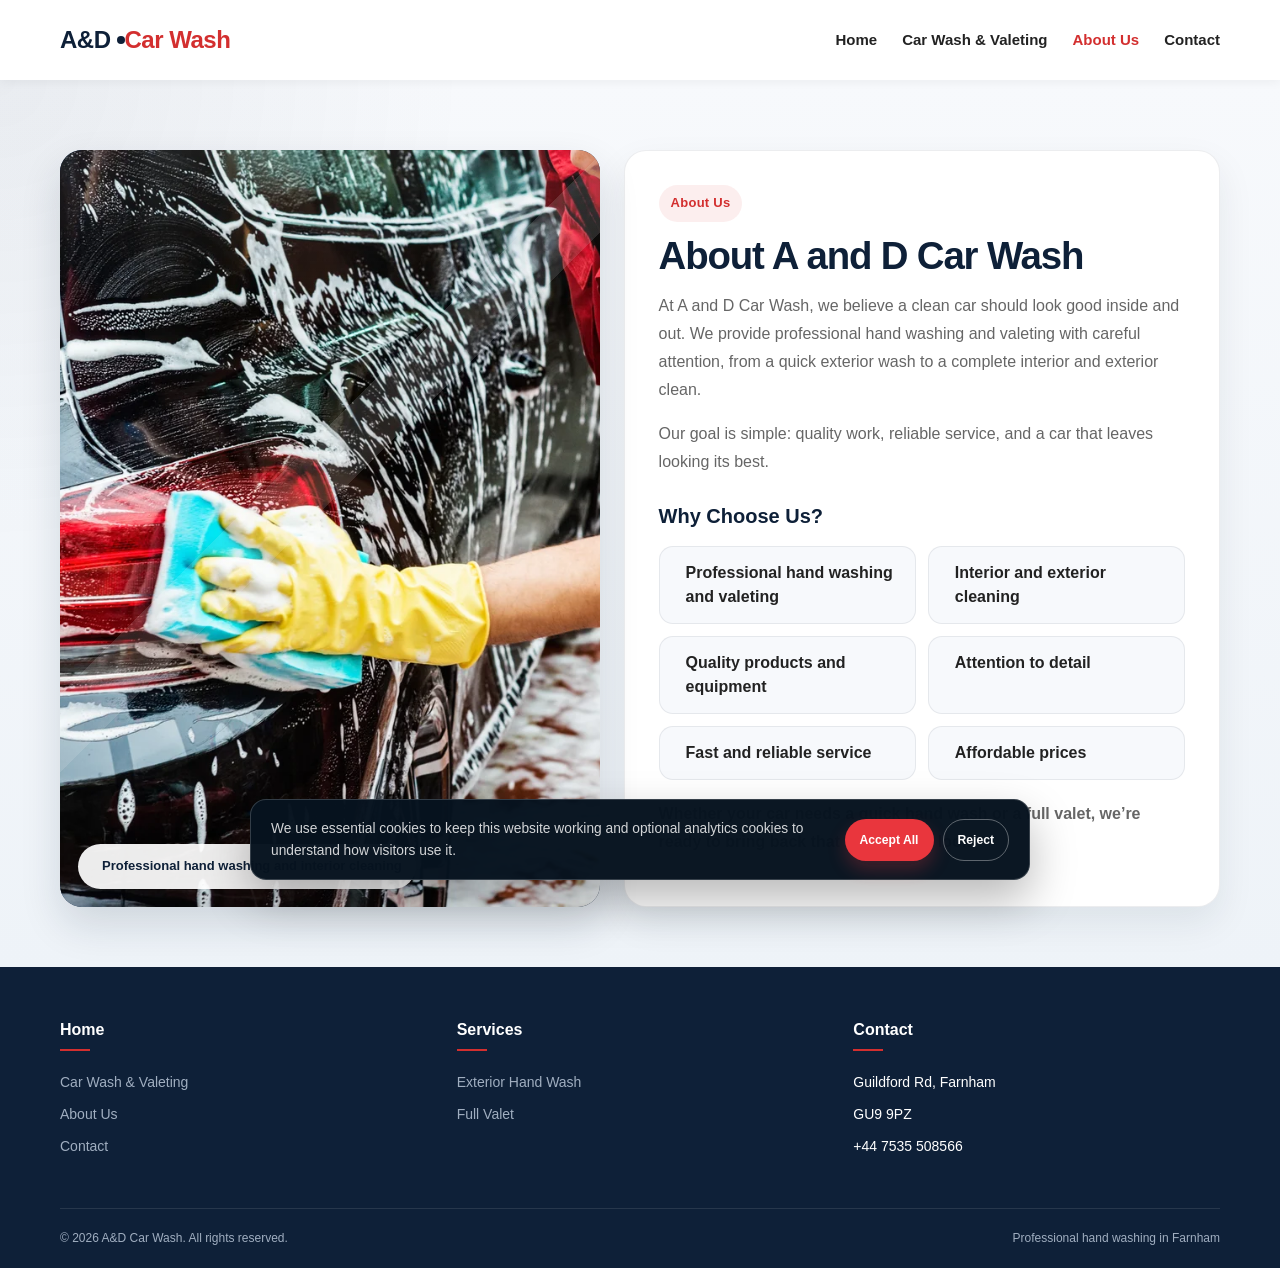
==== commit 0aaf762e: "changes" ====
--- a/about-us.html
+++ b/about-us.html
@@ -3,22 +3,21 @@
 <head>
   <meta charset="UTF-8">
   <meta name="viewport" content="width=device-width, initial-scale=1.0">
-  <title>A&D Car Care - About Us</title>
-  <link rel="stylesheet" href="./styles.css?v=4">
-  <script defer src="./script.js?v=4"></script>
+  <meta name="description" content="Meet the professional hand car wash and valeting team at A &amp; D Car Wash in Farnham.">
+  <title>About A &amp; D Car Wash | Hand Car Wash in Farnham</title>
+  <link rel="stylesheet" href="./styles.css?v=5">
+  <script defer src="./script.js?v=5"></script>
 </head>
 <body>
   <header class="header">
     <div class="container navbar">
-      <a href="index.html" class="logo">
-        A&D
+      <a href="index.html" class="logo" aria-label="A and D Car Wash home">
+        A&amp;D
         <div class="logo-icons">
-          <i class="fa-solid fa-gear"></i>
-          <i class="fa-solid fa-wrench red-icon"></i>
-          <i class="fa-solid fa-car-wash"></i>
+          <i class="fa-solid fa-car-wash" aria-hidden="true"></i>
         </div>
         <br>
-        <span>Car Care</span>
+        <span>Car Wash</span>
       </a>
       <button class="menu-toggle" type="button" aria-label="Open menu" aria-expanded="false" aria-controls="primary-navigation">
         <span></span><span></span><span></span>
@@ -31,7 +30,7 @@
             <div class="dropdown-menu">
               <a href="car-wash-valeting.html">Hand Car Wash</a>
               <a href="car-wash-valeting.html">Full Valet</a>
-              <a href="car-wash-valeting.html">Paint Protection</a>
+              <a href="car-wash-valeting.html">Interior Cleaning</a>
             </div>
           </li>
           <li><a href="#about-section" class="nav-link active">About Us</a></li>
@@ -48,15 +47,15 @@
           <img src="hero.webp" alt="Car being professionally cleaned" />
           <div class="about-media-badge">
             <i class="fa-solid fa-sparkles"></i>
-            <span>Professional interior and exterior care</span>
+            <span>Professional hand washing and interior cleaning</span>
           </div>
         </div>
 
         <div class="about-content">
           <span class="about-eyebrow">About Us</span>
-          <h2>About A and D Car Care</h2>
+          <h2>About A and D Car Wash</h2>
           <p>
-            At A and D Car Care, we believe a clean car should look good inside and out. We provide professional car washing and detailing services with attention to every detail, from a quick exterior wash to a complete interior and exterior clean.
+            At A and D Car Wash, we believe a clean car should look good inside and out. We provide professional hand washing and valeting with careful attention, from a quick exterior wash to a complete interior and exterior clean.
           </p>
           <p>
             Our goal is simple: quality work, reliable service, and a car that leaves looking its best.
@@ -66,7 +65,7 @@
           <div class="about-points">
             <div class="about-point">
               <i class="fa-solid fa-wand-magic-sparkles"></i>
-              <span>Professional car washing and detailing</span>
+              <span>Professional hand washing and valeting</span>
             </div>
             <div class="about-point">
               <i class="fa-solid fa-broom"></i>
@@ -91,7 +90,7 @@
           </div>
 
           <p class="about-closing">
-            Whether your car needs a quick refresh or a full deep clean, we’re ready to bring back that fresh, clean look.
+            Whether your car needs a quick hand wash or a full valet, we’re ready to bring back that fresh, clean look.
           </p>
         </div>
       </div>
@@ -112,7 +111,7 @@
         <div class="footer-col">
           <h4>Services</h4>
           <ul>
-            <li><a href="car-wash-valeting.html">Car Wash</a></li>
+            <li><a href="car-wash-valeting.html">Exterior Hand Wash</a></li>
             <li><a href="car-wash-valeting.html">Full Valet</a></li>
           </ul>
         </div>
@@ -126,8 +125,8 @@
         </div>
       </div>
       <div class="footer-bottom">
-        <p>&copy; 2026 A&D Car Care. All rights reserved.</p>
-        <p>Designed for Auto Care Excellence</p>
+        <p>&copy; 2026 A&amp;D Car Wash. All rights reserved.</p>
+        <p>Professional hand washing in Farnham</p>
       </div>
     </div>
   </footer>
--- a/styles.css
+++ b/styles.css
@@ -114,10 +114,6 @@
       padding: 4px;
       border-radius: 50%;
       font-size: 10px;
-  }
-
-  .logo-icons i.red-icon {
-      background: var(--primary-red);
   }
 
   .nav-menu {
@@ -2406,8 +2402,8 @@
       background: var(--home-sand);
   }
 
-  .service-grid-five {
-      grid-template-columns: repeat(5, minmax(0, 1fr));
+  .service-grid-four {
+      grid-template-columns: repeat(4, minmax(0, 1fr));
   }
 
   .service-page .service-card {
@@ -2569,8 +2565,8 @@
   }
 
   @media (max-width: 1120px) {
-      .service-grid-five {
-          grid-template-columns: repeat(3, 1fr);
+      .service-grid-four {
+          grid-template-columns: repeat(2, 1fr);
       }
   }
 
@@ -2629,7 +2625,7 @@
           padding-top: 70px;
       }
 
-      .service-grid-five {
+      .service-grid-four {
           grid-template-columns: 1fr;
       }
 
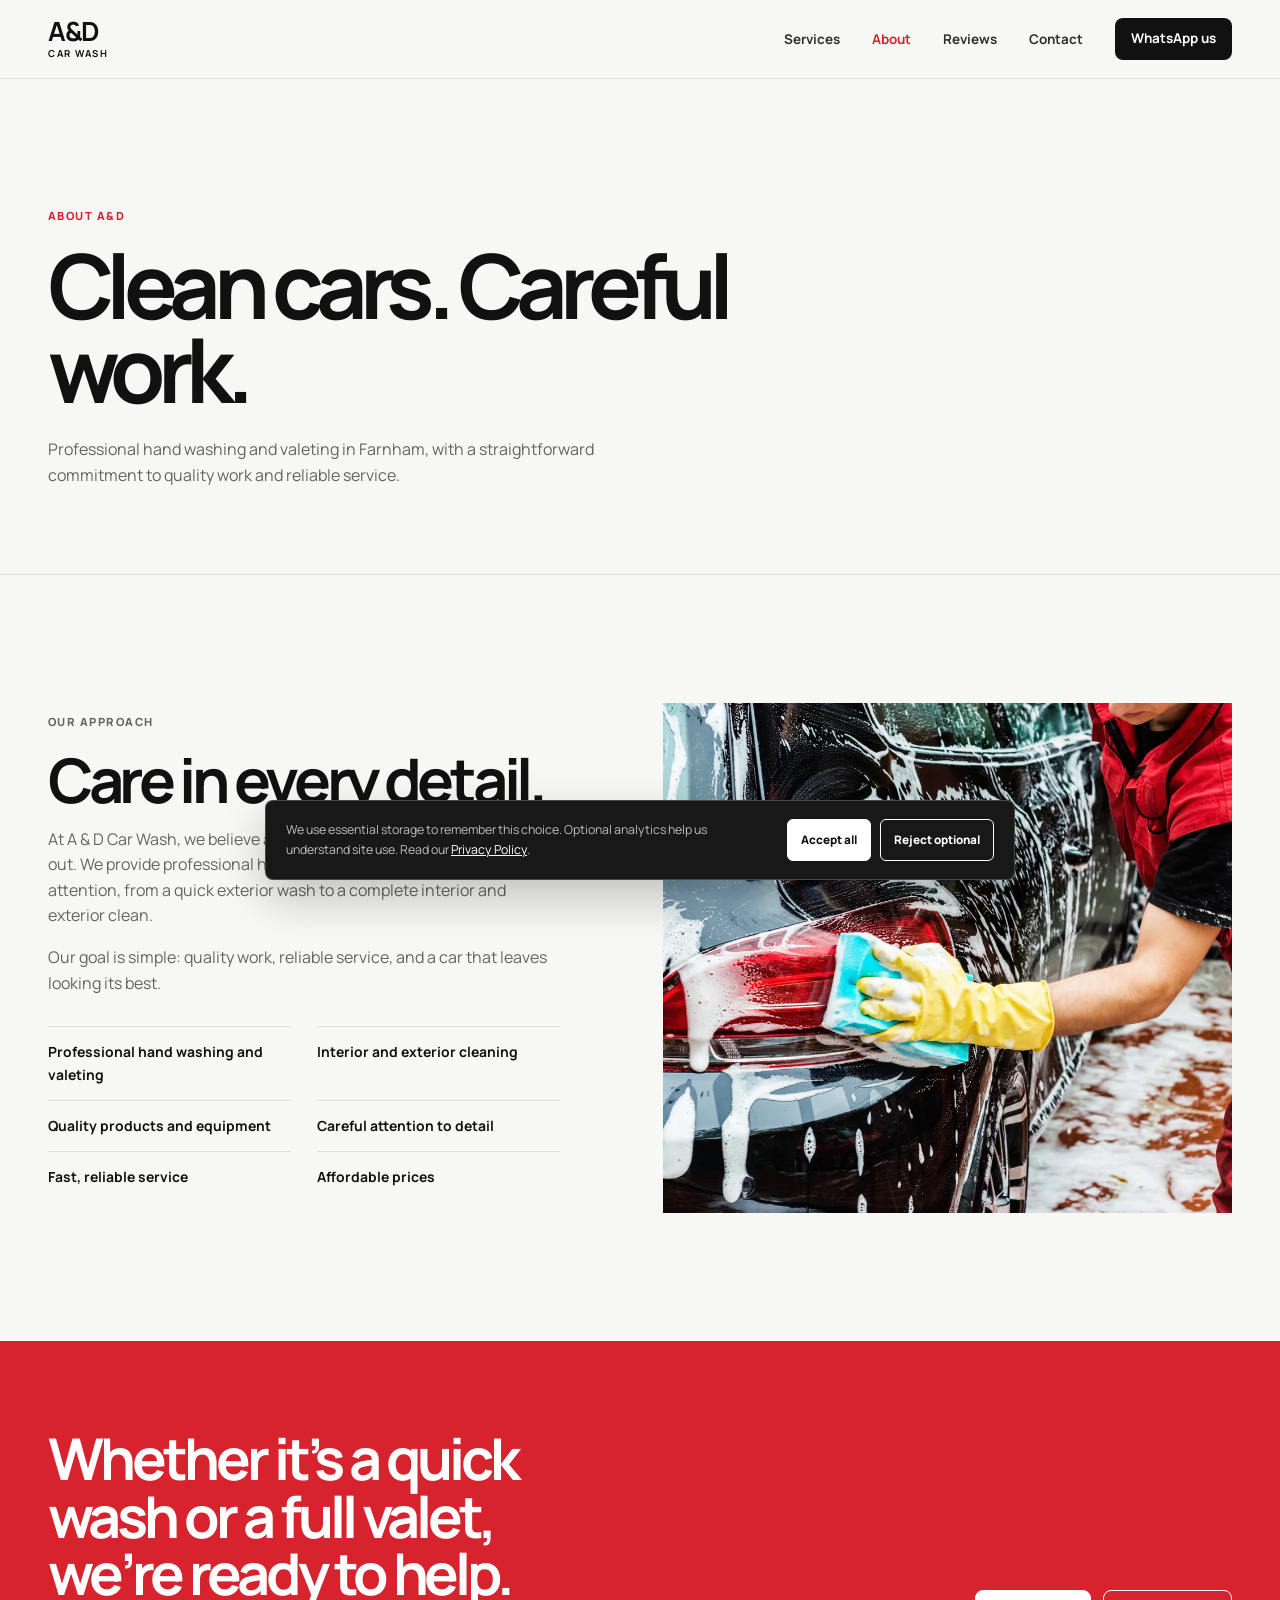
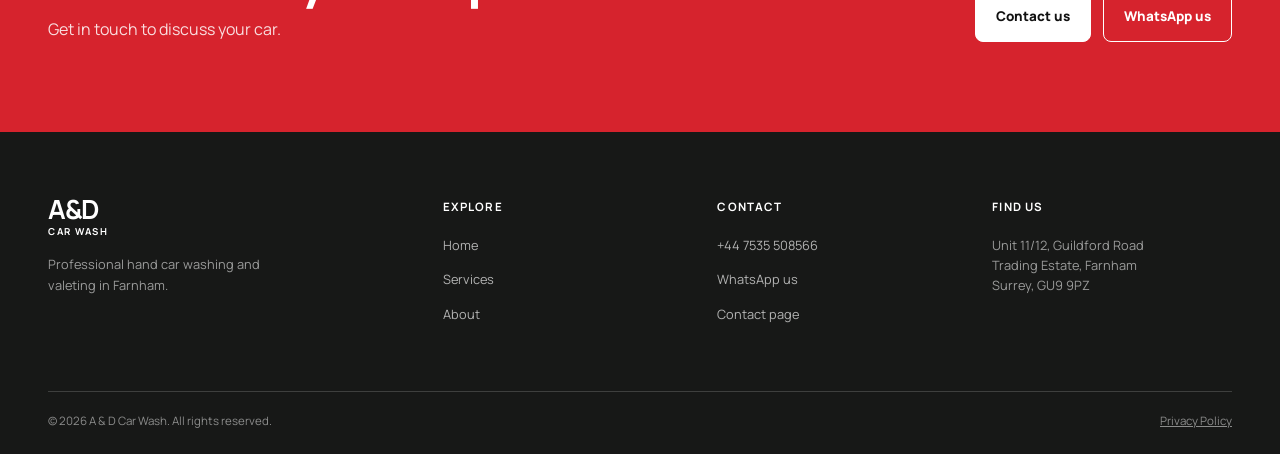
==== commit 0fc5bd83: "ui" ====
--- a/about-us.html
+++ b/about-us.html
@@ -1,134 +1,6 @@
-<!DOCTYPE html>
-<html lang="en">
-<head>
-  <meta charset="UTF-8">
-  <meta name="viewport" content="width=device-width, initial-scale=1.0">
-  <meta name="description" content="Meet the professional hand car wash and valeting team at A &amp; D Car Wash in Farnham.">
-  <title>About A &amp; D Car Wash | Hand Car Wash in Farnham</title>
-  <link rel="stylesheet" href="./styles.css?v=5">
-  <script defer src="./script.js?v=5"></script>
-</head>
-<body>
-  <header class="header">
-    <div class="container navbar">
-      <a href="index.html" class="logo" aria-label="A and D Car Wash home">
-        A&amp;D
-        <div class="logo-icons">
-          <i class="fa-solid fa-car-wash" aria-hidden="true"></i>
-        </div>
-        <br>
-        <span>Car Wash</span>
-      </a>
-      <button class="menu-toggle" type="button" aria-label="Open menu" aria-expanded="false" aria-controls="primary-navigation">
-        <span></span><span></span><span></span>
-      </button>
-      <nav id="primary-navigation">
-        <ul class="nav-menu">
-          <li><a href="index.html" class="nav-link">Home</a></li>
-          <li class="dropdown">
-            <a href="car-wash-valeting.html" class="nav-link">Car Wash & Valeting <i class="fa-solid fa-chevron-down" style="font-size: 10px;"></i></a>
-            <div class="dropdown-menu">
-              <a href="car-wash-valeting.html">Hand Car Wash</a>
-              <a href="car-wash-valeting.html">Full Valet</a>
-              <a href="car-wash-valeting.html">Interior Cleaning</a>
-            </div>
-          </li>
-          <li><a href="#about-section" class="nav-link active">About Us</a></li>
-          <li><a href="contact.html" class="nav-link">Contact</a></li>
-        </ul>
-      </nav>
-    </div>
-  </header>
-
-  <main>
-    <section id="about-section" class="about-section">
-      <div class="container about-layout">
-        <div class="about-media">
-          <img src="hero.webp" alt="Car being professionally cleaned" />
-          <div class="about-media-badge">
-            <i class="fa-solid fa-sparkles"></i>
-            <span>Professional hand washing and interior cleaning</span>
-          </div>
-        </div>
-
-        <div class="about-content">
-          <span class="about-eyebrow">About Us</span>
-          <h2>About A and D Car Wash</h2>
-          <p>
-            At A and D Car Wash, we believe a clean car should look good inside and out. We provide professional hand washing and valeting with careful attention, from a quick exterior wash to a complete interior and exterior clean.
-          </p>
-          <p>
-            Our goal is simple: quality work, reliable service, and a car that leaves looking its best.
-          </p>
-
-          <h3>Why Choose Us?</h3>
-          <div class="about-points">
-            <div class="about-point">
-              <i class="fa-solid fa-wand-magic-sparkles"></i>
-              <span>Professional hand washing and valeting</span>
-            </div>
-            <div class="about-point">
-              <i class="fa-solid fa-broom"></i>
-              <span>Interior and exterior cleaning</span>
-            </div>
-            <div class="about-point">
-              <i class="fa-solid fa-soap"></i>
-              <span>Quality products and equipment</span>
-            </div>
-            <div class="about-point">
-              <i class="fa-solid fa-circle-check"></i>
-              <span>Attention to detail</span>
-            </div>
-            <div class="about-point">
-              <i class="fa-solid fa-stopwatch"></i>
-              <span>Fast and reliable service</span>
-            </div>
-            <div class="about-point">
-              <i class="fa-solid fa-tag"></i>
-              <span>Affordable prices</span>
-            </div>
-          </div>
-
-          <p class="about-closing">
-            Whether your car needs a quick hand wash or a full valet, we’re ready to bring back that fresh, clean look.
-          </p>
-        </div>
-      </div>
-    </section>
-  </main>
-
-  <footer class="footer">
-    <div class="container">
-      <div class="footer-grid">
-        <div class="footer-col">
-          <h4>Home</h4>
-          <ul>
-            <li><a href="car-wash-valeting.html">Car Wash & Valeting</a></li>
-            <li><a href="#about-section">About Us</a></li>
-            <li><a href="contact.html">Contact</a></li>
-          </ul>
-        </div>
-        <div class="footer-col">
-          <h4>Services</h4>
-          <ul>
-            <li><a href="car-wash-valeting.html">Exterior Hand Wash</a></li>
-            <li><a href="car-wash-valeting.html">Full Valet</a></li>
-          </ul>
-        </div>
-        <div class="footer-col">
-          <h4>Contact</h4>
-          <ul>
-            <li>Guildford Rd, Farnham</li>
-            <li>GU9 9PZ</li>
-            <li>+44 7535 508566</li>
-          </ul>
-        </div>
-      </div>
-      <div class="footer-bottom">
-        <p>&copy; 2026 A&amp;D Car Wash. All rights reserved.</p>
-        <p>Professional hand washing in Farnham</p>
-      </div>
-    </div>
-  </footer>
-</body>
-</html>
+<!doctype html><html lang="en" data-google-analytics-id="G-FPJ89RL9G0"><head><meta charset="utf-8"><meta name="viewport" content="width=device-width,initial-scale=1"><meta name="description" content="Meet the professional hand car wash and valeting team at A &amp; D Car Wash in Farnham."><title>About A &amp; D Car Wash | Hand Car Wash in Farnham</title><link rel="canonical" href="https://adcarwash.co.uk/about-us.html"><link rel="icon" type="image/jpeg" href="favicon.jpeg"><meta property="og:type" content="website"><meta property="og:title" content="About A &amp; D Car Wash | Hand Car Wash in Farnham"><meta property="og:description" content="Professional hand washing and valeting in Farnham."><meta property="og:image" content="https://adcarwash.co.uk/social-sharing-image.jpeg"><link rel="stylesheet" href="styles.css"><script defer src="script.js"></script></head>
+<body><a class="skip-link" href="#main-content">Skip to content</a><header class="site-header"><div class="container navbar"><a class="brand" href="index.html" aria-label="A and D Car Wash home"><b>A&amp;D</b><span>Car Wash</span></a><button class="menu-toggle" type="button" aria-label="Open menu" aria-expanded="false" aria-controls="primary-navigation"><span></span><span></span><span></span></button><nav id="primary-navigation" aria-label="Primary navigation"><ul class="nav-menu"><li><a href="car-wash-valeting.html">Services</a></li><li><a href="about-us.html" aria-current="page">About</a></li><li><a href="index.html#reviews">Reviews</a></li><li><a href="contact.html">Contact</a></li><li><a class="nav-cta" href="https://wa.me/447535508566" target="_blank" rel="noopener noreferrer">WhatsApp us</a></li></ul></nav></div></header>
+<main id="main-content"><section class="page-intro"><div class="container"><p class="eyebrow">About A&amp;D</p><h1>Clean cars. Careful work.</h1><p>Professional hand washing and valeting in Farnham, with a straightforward commitment to quality work and reliable service.</p></div></section>
+<section class="section"><div class="container split reverse"><div class="split-copy"><p class="eyebrow">Our approach</p><h2>Care in every detail.</h2><p>At A &amp; D Car Wash, we believe a clean car should look good inside and out. We provide professional hand washing and valeting with careful attention, from a quick exterior wash to a complete interior and exterior clean.</p><p>Our goal is simple: quality work, reliable service, and a car that leaves looking its best.</p><ul class="points"><li>Professional hand washing and valeting</li><li>Interior and exterior cleaning</li><li>Quality products and equipment</li><li>Careful attention to detail</li><li>Fast, reliable service</li><li>Affordable prices</li></ul></div><div class="split-media"><img src="hero.webp" alt="Car being professionally cleaned"></div></div></section>
+<section class="cta"><div class="container"><div><h2>Whether it’s a quick wash or a full valet, we’re ready to help.</h2><p>Get in touch to discuss your car.</p></div><div class="hero-actions"><a class="button button-primary" href="contact.html">Contact us</a><a class="button button-secondary" href="https://wa.me/447535508566" target="_blank" rel="noopener noreferrer">WhatsApp us</a></div></div></section></main>
+<footer class="site-footer"><div class="container"><div class="footer-grid"><div class="footer-brand"><a class="brand" href="index.html"><b>A&amp;D</b><span>Car Wash</span></a><p>Professional hand car washing and valeting in Farnham.</p></div><div class="footer-col"><h2>Explore</h2><ul><li><a href="index.html">Home</a></li><li><a href="car-wash-valeting.html">Services</a></li><li><a href="about-us.html">About</a></li></ul></div><div class="footer-col"><h2>Contact</h2><ul><li><a href="tel:+447535508566">+44 7535 508566</a></li><li><a href="https://wa.me/447535508566" target="_blank" rel="noopener noreferrer">WhatsApp us</a></li><li><a href="contact.html">Contact page</a></li></ul></div><div class="footer-col"><h2>Find us</h2><address>Unit 11/12, Guildford Road<br>Trading Estate, Farnham<br>Surrey, GU9 9PZ</address></div></div><div class="footer-bottom"><p>© 2026 A &amp; D Car Wash. All rights reserved.</p><a href="privacy-policy.html">Privacy Policy</a></div></div></footer></body></html>
--- a/styles.css
+++ b/styles.css
@@ -1,2803 +1,12 @@
-  /* ==========================================================================
-           1. GLOBAL STYLES & RESET
-           ========================================================================== */
-  * {
-      margin: 0;
-      padding: 0;
-      box-sizing: border-box;
-      font-family: 'Segoe UI', Tahoma, Geneva, Verdana, sans-serif;
-  }
-
-  :root {
-      --primary-navy: #0e2038;
-      --primary-red: #d32f2f;
-      --primary-red-hover: #b71c1c;
-      --secondary-blue: #0288d1;
-      --text-dark: #222222;
-      --text-gray: #666666;
-      --bg-light: #f4f6f9;
-      --white: #ffffff;
-      --border-color: #e0e0e0;
-  }
-
-  body {
-      color: var(--text-dark);
-      line-height: 1.6;
-      background-color: var(--bg-light);
-  }
-
-  a {
-      text-decoration: none;
-      color: inherit;
-  }
-
-  ul {
-      list-style: none;
-  }
-
-  .container {
-      max-width: 1200px;
-      margin: 0 auto;
-      padding: 0 20px;
-  }
-
-  /* ==========================================================================
-           2. TOP ANNOUNCEMENT BAR
-           ========================================================================== */
-  .top-bar {
-      background-color: var(--primary-navy);
-      color: var(--white);
-      font-size: 13px;
-      padding: 8px 0;
-      border-bottom: 1px solid rgba(255, 255, 255, 0.1);
-  }
-
-  .top-bar .container {
-      display: flex;
-      justify-content: flex-end;
-      align-items: center;
-      gap: 25px;
-  }
-
-  .top-bar-item {
-      display: flex;
-      align-items: center;
-      gap: 8px;
-  }
-
-  .top-bar-item i {
-      color: var(--primary-red);
-  }
-
-  /* ==========================================================================
-           3. MAIN NAVIGATION
-           ========================================================================== */
-  .header {
-      background-color: var(--white);
-      box-shadow: 0 2px 10px rgba(0, 0, 0, 0.05);
-      position: sticky;
-      top: 0;
-      z-index: 1000;
-  }
-
-  .navbar {
-      display: flex;
-      justify-content: space-between;
-      align-items: center;
-      height: 80px;
-      gap: 16px;
-  }
-
-  .logo {
-      display: flex;
-      align-items: center;
-      font-size: 24px;
-      font-weight: 800;
-      color: var(--primary-navy);
-      letter-spacing: -0.5px;
-  }
-
-  .logo span {
-      color: var(--primary-red);
-  }
-
-  .logo-icons {
-      display: flex;
-      gap: 3px;
-      margin-left: 6px;
-      font-size: 14px;
-  }
-
-  .logo-icons i {
-      background: var(--primary-navy);
-      color: var(--white);
-      padding: 4px;
-      border-radius: 50%;
-      font-size: 10px;
-  }
-
-  .nav-menu {
-      display: flex;
-      align-items: center;
-      gap: 25px;
-  }
-
-  .menu-toggle {
-      display: none;
-      appearance: none;
-      border: 0;
-      background: linear-gradient(180deg, #173b67 0%, #0e2747 100%);
-      border-radius: 12px;
-      width: 46px;
-      height: 46px;
-      padding: 0;
-      align-items: center;
-      justify-content: center;
-      flex-direction: column;
-      gap: 4px;
-      cursor: pointer;
-      flex: 0 0 auto;
-      box-shadow: 0 10px 22px rgba(14, 39, 71, 0.18);
-  }
-
-  .menu-toggle span {
-      display: block;
-      width: 20px;
-      height: 2px;
-      background: var(--white);
-      border-radius: 999px;
-      transition: transform 0.2s ease, opacity 0.2s ease;
-  }
-
-  .nav-link {
-      font-weight: 600;
-      font-size: 15px;
-      color: var(--text-dark);
-      transition: color 0.3s;
-  }
-
-  .nav-link:hover,
-  .nav-link.active {
-      color: var(--primary-red);
-  }
-
-  .dropdown {
-      position: relative;
-  }
-
-  .dropdown-menu {
-      position: absolute;
-      top: 100%;
-      left: 0;
-      background: var(--white);
-      min-width: 200px;
-      box-shadow: 0 4px 12px rgba(0, 0, 0, 0.1);
-      border-radius: 4px;
-      display: none;
-      flex-direction: column;
-      padding: 10px 0;
-      z-index: 100;
-  }
-
-  .dropdown:hover .dropdown-menu {
-      display: flex;
-  }
-
-  .dropdown-menu a {
-      padding: 8px 20px;
-      font-size: 14px;
-  }
-
-  .dropdown-menu a:hover {
-      background-color: var(--bg-light);
-      color: var(--primary-red);
-  }
-
-  .btn-header {
-      background-color: var(--primary-red);
-      color: var(--white);
-      padding: 10px 20px;
-      border-radius: 4px;
-      font-weight: 700;
-      font-size: 14px;
-      transition: background 0.3s;
-  }
-
-  .btn-header:hover {
-      background-color: var(--primary-red-hover);
-  }
-
-  .hero-buttons {
-      display: flex;
-      gap: 15px;
-      margin-bottom: 30px;
-      flex-wrap: wrap;
-  }
-
-  .btn-primary {
-      background-color: var(--primary-red);
-      color: var(--white);
-      padding: 12px 24px;
-      border-radius: 4px;
-      font-weight: 700;
-      display: inline-block;
-      transition: background 0.3s;
-  }
-
-  .btn-primary:hover {
-      background-color: var(--primary-red-hover);
-  }
-
-  .btn-outline {
-      border: 2px solid var(--white);
-      color: var(--white);
-      padding: 10px 22px;
-      border-radius: 4px;
-      font-weight: 700;
-      display: inline-block;
-      transition: all 0.3s;
-  }
-
-  .btn-outline:hover {
-      background-color: var(--white);
-      color: var(--primary-navy);
-  }
-
-  /* ========================================================================== 
-           4B. CONTACT HERO
-           ========================================================================== */
-  .contact-hero {
-      position: relative;
-      overflow: hidden;
-      padding: 36px 0 44px;
-      color: var(--white);
-      background:
-          radial-gradient(circle at top right, rgba(211, 47, 47, 0.18), transparent 24%),
-          linear-gradient(135deg, #0e2038 0%, #173b67 58%, #0b1d34 100%);
-  }
-
-  .contact-hero::before {
-      content: '';
-      position: absolute;
-      inset: 0;
-      background:
-          linear-gradient(135deg, transparent 0 46%, rgba(255, 255, 255, 0.08) 46% 50%, transparent 50% 100%),
-          linear-gradient(90deg, rgba(255, 255, 255, 0.06) 0 1px, transparent 1px 100%),
-          linear-gradient(180deg, rgba(255, 255, 255, 0.04) 0 1px, transparent 1px 100%);
-      background-size: auto, 72px 72px, 72px 72px;
-      opacity: 0.42;
-      pointer-events: none;
-  }
-
-  .contact-hero-grid {
-      position: relative;
-      z-index: 1;
-      display: grid;
-      grid-template-columns: minmax(0, 1.05fr) minmax(320px, 0.95fr);
-      gap: 22px;
-      align-items: center;
-  }
-
-  .contact-hero-copy {
-      max-width: 620px;
-  }
-
-  .contact-hero-copy h1 {
-      margin: 16px 0 14px;
-      font-size: clamp(2.2rem, 4vw, 4rem);
-      line-height: 0.98;
-      letter-spacing: -0.04em;
-      text-wrap: balance;
-  }
-
-  .contact-hero-copy p {
-      margin: 0;
-      max-width: 56ch;
-      color: rgba(255, 255, 255, 0.9);
-      font-size: 1.05rem;
-      line-height: 1.7;
-  }
-
-  .contact-hero-buttons {
-      margin-top: 24px;
-  }
-
-  .contact-hero-buttons .btn-primary,
-  .contact-hero-buttons .btn-outline {
-      min-width: 160px;
-  }
-
-  .contact-whatsapp {
-      border-color: rgba(255, 255, 255, 0.24);
-  }
-
-  .contact-hero-meta {
-      display: grid;
-      grid-template-columns: repeat(2, minmax(0, 1fr));
-      gap: 12px;
-      margin-top: 22px;
-  }
-
-  .contact-meta-card {
-      display: flex;
-      align-items: flex-start;
-      gap: 12px;
-      padding: 14px 16px;
-      border-radius: 16px;
-      background: rgba(255, 255, 255, 0.08);
-      border: 1px solid rgba(255, 255, 255, 0.12);
-      backdrop-filter: blur(8px);
-  }
-
-  .contact-meta-card i {
-      color: var(--primary-red);
-      font-size: 16px;
-      margin-top: 3px;
-  }
-
-  .contact-meta-card strong {
-      display: block;
-      font-size: 14px;
-      color: #fff;
-      margin-bottom: 3px;
-  }
-
-  .contact-meta-card span {
-      display: block;
-      font-size: 13px;
-      color: rgba(255, 255, 255, 0.82);
-      line-height: 1.4;
-  }
-
-  .contact-hero-visual {
-      position: relative;
-      min-height: 420px;
-      border-radius: 24px;
-      overflow: hidden;
-      box-shadow: 0 22px 48px rgba(7, 24, 46, 0.28);
-      background: linear-gradient(145deg, #173b67 0%, #0b1d34 100%);
-  }
-
-  .contact-hero-image {
-      width: 100%;
-      height: 100%;
-      object-fit: cover;
-      display: block;
-      opacity: 0.98;
-      transition: transform 0.35s ease;
-  }
-
-  .contact-hero-visual:hover .contact-hero-image {
-      transform: scale(1.03);
-  }
-
-  .contact-hero-visual::after {
-      content: '';
-      position: absolute;
-      inset: 0;
-      background:
-          linear-gradient(180deg, rgba(255, 255, 255, 0.08), transparent 22%),
-          linear-gradient(135deg, transparent 0 43%, rgba(255, 255, 255, 0.1) 43% 49%, transparent 49% 100%);
-      pointer-events: none;
-  }
-
-  .contact-hero-float {
-      position: absolute;
-      left: 18px;
-      right: 18px;
-      bottom: 18px;
-      z-index: 2;
-      padding: 14px 16px;
-      border-radius: 16px;
-      background: rgba(255, 255, 255, 0.92);
-      color: var(--primary-navy);
-      box-shadow: 0 14px 28px rgba(8, 21, 39, 0.16);
-      display: grid;
-      gap: 8px;
-  }
-
-  .contact-float-row {
-      display: flex;
-      align-items: center;
-      gap: 10px;
-      font-size: 13px;
-      font-weight: 700;
-      line-height: 1.35;
-  }
-
-  .contact-float-row i {
-      color: var(--primary-red);
-      font-size: 14px;
-      flex: 0 0 auto;
-  }
-
-  /* ==========================================================================
-           5. DUAL SERVICE GATEWAY SECTION
-           ========================================================================== */
-  .services-gateway {
-      padding: 60px 0;
-      background-color: var(--bg-light);
-  }
-
-  .section-title {
-      text-align: center;
-      font-size: 26px;
-      font-weight: 700;
-      color: var(--primary-navy);
-      margin-bottom: 40px;
-  }
-
-  .gateway-grid {
-      display: grid;
-      grid-template-columns: repeat(auto-fit, minmax(450px, 1fr));
-      gap: 30px;
-  }
-
-  .gateway-card {
-      background: var(--white);
-      border-radius: 8px;
-      overflow: hidden;
-      display: flex;
-      box-shadow: 0 4px 15px rgba(0, 0, 0, 0.05);
-      transition: transform 0.3s, box-shadow 0.3s;
-  }
-
-  .gateway-card:hover {
-      transform: translateY(-5px);
-      box-shadow: 0 8px 25px rgba(0, 0, 0, 0.1);
-  }
-
-  .gateway-info {
-      padding: 30px;
-      flex: 1;
-      display: flex;
-      flex-direction: column;
-      justify-content: space-between;
-  }
-
-  .gateway-icon {
-      font-size: 24px;
-      color: var(--primary-navy);
-      margin-bottom: 15px;
-  }
-
-  .gateway-info h3 {
-      font-size: 18px;
-      color: var(--primary-navy);
-      margin-bottom: 10px;
-  }
-
-  .gateway-info p {
-      font-size: 13px;
-      color: var(--text-gray);
-      margin-bottom: 20px;
-  }
-
-  .gateway-img {
-      width: 45%;
-      background-size: cover;
-      background-position: center;
-  }
-
-  .btn-card {
-      border: 1px solid var(--primary-navy);
-      color: var(--primary-navy);
-      padding: 8px 16px;
-      border-radius: 4px;
-      font-size: 13px;
-      font-weight: 700;
-      align-self: flex-start;
-      transition: all 0.3s;
-  }
-
-  .btn-card:hover {
-      background-color: var(--primary-navy);
-      color: var(--white);
-  }
-
-  /* ==========================================================================
-           6. QUICK VEHICLE LOOKUP & PRICING TABLE
-           ========================================================================== */
-  .pricing-section {
-      padding: 60px 0;
-      background-color: var(--white);
-  }
-
-  .lookup-box {
-      background: var(--primary-navy);
-      padding: 25px;
-      border-radius: 8px;
-      color: var(--white);
-      margin-bottom: 40px;
-  }
-
-  .lookup-box h3 {
-      margin-bottom: 15px;
-      font-size: 18px;
-  }
-
-  .lookup-form {
-      display: flex;
-      gap: 10px;
-  }
-
-  .lookup-form input {
-      flex: 1;
-      padding: 12px 15px;
-      border: none;
-      border-radius: 4px;
-      font-size: 14px;
-  }
-
-  .lookup-form button {
-      background: var(--primary-red);
-      color: var(--white);
-      border: none;
-      padding: 0 25px;
-      border-radius: 4px;
-      font-weight: 700;
-      cursor: pointer;
-      transition: background 0.3s;
-  }
-
-  .lookup-form button:hover {
-      background: var(--primary-red-hover);
-  }
-
-  /* Pricing Table */
-  .pricing-table-wrapper {
-      overflow-x: auto;
-  }
-
-  .pricing-table {
-      width: 100%;
-      border-collapse: collapse;
-      background: var(--white);
-      box-shadow: 0 2px 10px rgba(0, 0, 0, 0.05);
-      border-radius: 8px;
-      overflow: hidden;
-  }
-
-  .pricing-table th,
-  .pricing-table td {
-      padding: 15px 20px;
-      text-align: center;
-      border-bottom: 1px solid var(--border-color);
-  }
-
-  .pricing-table th {
-      background-color: var(--primary-navy);
-      color: var(--white);
-      font-weight: 600;
-  }
-
-  .pricing-table th:first-child,
-  .pricing-table td:first-child {
-      text-align: left;
-      font-weight: 600;
-  }
-
-  .pricing-table tr:nth-child(even) {
-      background-color: var(--bg-light);
-  }
-
-  /* ========================================================================== 
-           7. ABOUT PAGE SECTION
-           ========================================================================== */
-  .about-section {
-      padding: 70px 0 60px;
-      background:
-          radial-gradient(circle at top left, rgba(14, 32, 56, 0.06), transparent 30%),
-          linear-gradient(180deg, #f7f9fc 0%, #eef3f8 100%);
-  }
-
-  .about-layout {
-      display: grid;
-      grid-template-columns: minmax(0, 0.95fr) minmax(0, 1.05fr);
-      gap: 24px;
-      align-items: stretch;
-  }
-
-  .about-media {
-      position: relative;
-      min-height: 560px;
-      border-radius: 22px;
-      overflow: hidden;
-      box-shadow: 0 18px 40px rgba(14, 32, 56, 0.14);
-      background: linear-gradient(145deg, #173b67 0%, #0b1d34 100%);
-      isolation: isolate;
-  }
-
-  .about-media::after {
-      content: '';
-      position: absolute;
-      inset: 0;
-      background:
-          linear-gradient(180deg, rgba(255, 255, 255, 0.08), transparent 22%),
-          linear-gradient(135deg, transparent 0 42%, rgba(255, 255, 255, 0.12) 42% 48%, transparent 48% 100%);
-      pointer-events: none;
-  }
-
-  .about-media img {
-      width: 100%;
-      height: 100%;
-      object-fit: cover;
-      display: block;
-      transition: transform 0.35s ease;
-  }
-
-  .about-media:hover img {
-      transform: scale(1.03);
-  }
-
-  .about-media-badge {
-      position: absolute;
-      left: 18px;
-      bottom: 18px;
-      z-index: 2;
-      display: inline-flex;
-      align-items: center;
-      gap: 10px;
-      padding: 12px 14px;
-      border-radius: 999px;
-      background: rgba(255, 255, 255, 0.92);
-      color: var(--primary-navy);
-      font-size: 13px;
-      font-weight: 700;
-      box-shadow: 0 12px 24px rgba(10, 23, 40, 0.16);
-  }
-
-  .about-media-badge i {
-      color: var(--primary-red);
-  }
-
-  .about-content {
-      background: var(--white);
-      border: 1px solid rgba(14, 32, 56, 0.08);
-      border-radius: 22px;
-      padding: 34px;
-      box-shadow: 0 16px 36px rgba(14, 32, 56, 0.08);
-  }
-
-  .about-eyebrow {
-      display: inline-flex;
-      align-items: center;
-      gap: 8px;
-      padding: 8px 12px;
-      border-radius: 999px;
-      background: rgba(211, 47, 47, 0.08);
-      color: var(--primary-red);
-      font-size: 13px;
-      font-weight: 800;
-      letter-spacing: 0.02em;
-      margin-bottom: 14px;
-  }
-
-  .about-content h2 {
-      font-size: clamp(2rem, 3vw, 2.6rem);
-      line-height: 1.05;
-      letter-spacing: -0.03em;
-      color: var(--primary-navy);
-      margin-bottom: 16px;
-  }
-
-  .about-content p {
-      color: var(--text-gray);
-      line-height: 1.75;
-      margin-bottom: 16px;
-  }
-
-  .about-content h3 {
-      color: var(--primary-navy);
-      font-size: 1.25rem;
-      margin: 24px 0 14px;
-  }
-
-  .about-points {
-      display: grid;
-      grid-template-columns: repeat(2, minmax(0, 1fr));
-      gap: 12px;
-  }
-
-  .about-point {
-      display: flex;
-      align-items: flex-start;
-      gap: 12px;
-      padding: 14px;
-      border-radius: 14px;
-      background: #f7f9fc;
-      border: 1px solid rgba(14, 32, 56, 0.08);
-      transition: transform 0.25s ease, box-shadow 0.25s ease, border-color 0.25s ease;
-  }
-
-  .about-point i {
-      color: var(--primary-red);
-      font-size: 16px;
-      margin-top: 2px;
-      flex: 0 0 auto;
-  }
-
-  .about-point span {
-      color: var(--text-dark);
-      font-weight: 600;
-      line-height: 1.5;
-  }
-
-  .about-point:hover {
-      transform: translateY(-2px);
-      border-color: rgba(211, 47, 47, 0.22);
-      box-shadow: 0 12px 24px rgba(14, 32, 56, 0.08);
-  }
-
-  .about-closing {
-      margin-top: 20px;
-      font-weight: 600;
-      color: var(--primary-navy);
-  }
-
-  /* ==========================================================================
-           7. FOOTER
-           ========================================================================== */
-  .footer {
-      background-color: var(--primary-navy);
-      color: var(--white);
-      padding: 50px 0 20px 0;
-      font-size: 14px;
-  }
-
-  .footer-grid {
-      display: grid;
-      grid-template-columns: repeat(auto-fit, minmax(200px, 1fr));
-      gap: 30px;
-      margin-bottom: 40px;
-  }
-
-  .footer-col h4 {
-      font-size: 16px;
-      margin-bottom: 20px;
-      position: relative;
-      padding-bottom: 8px;
-  }
-
-  .footer-col h4::after {
-      content: '';
-      position: absolute;
-      left: 0;
-      bottom: 0;
-      width: 30px;
-      height: 2px;
-      background-color: var(--primary-red);
-  }
-
-  .footer-col ul li {
-      margin-bottom: 10px;
-  }
-
-  .footer-col ul li a {
-      color: #a0aec0;
-      transition: color 0.3s;
-  }
-
-  .footer-col ul li a:hover {
-      color: var(--white);
-  }
-
-  .footer-bottom {
-      border-top: 1px solid rgba(255, 255, 255, 0.1);
-      padding-top: 20px;
-      display: flex;
-      justify-content: space-between;
-      color: #a0aec0;
-      font-size: 12px;
-  }
-
-  /* ==========================================================================
-           8. RESPONSIVE DESIGN (MEDIA QUERIES)
-           ========================================================================== */
-  @media (max-width: 768px) {
-      .top-bar {
-          display: none;
-      }
-
-      .navbar {
-          height: auto;
-          padding: 8px 0;
-      }
-
-      .navbar .container {
-          display: flex;
-          flex-wrap: nowrap;
-          align-items: center;
-          justify-content: space-between;
-          gap: 8px 10px;
-          position: relative;
-      }
-
-      .logo {
-          flex: 0 0 auto;
-          font-size: 17px;
-          line-height: 1;
-          max-width: calc(100% - 54px);
-      }
-
-      .logo br {
-          display: none;
-      }
-
-      .logo-icons {
-          margin-left: 4px;
-          gap: 2px;
-          font-size: 12px;
-      }
-
-      .logo-icons i {
-          padding: 3px;
-          font-size: 9px;
-      }
-
-      .menu-toggle {
-          display: inline-flex;
-          margin-left: auto;
-          background: transparent;
-          box-shadow: none;
-          width: 30px;
-          height: 30px;
-          padding: 0;
-      }
-
-      .menu-toggle span {
-          width: 18px;
-          background: var(--text-dark);
-      }
-
-      .navbar nav {
-          position: absolute;
-          top: calc(100% + 8px);
-          left: 0;
-          width: 100%;
-          display: none;
-          z-index: 50;
-      }
-
-      .menu-open .navbar nav {
-          display: block;
-      }
-
-      .nav-menu {
-          display: flex;
-          flex-direction: column;
-          align-items: stretch;
-          gap: 6px;
-          padding: 14px 12px 12px;
-          background: rgba(255, 255, 255, 0.98);
-          border: 1px solid rgba(14, 32, 56, 0.08);
-          border-radius: 0 0 16px 16px;
-          box-shadow: 0 16px 30px rgba(14, 39, 71, 0.12);
-          width: 100%;
-      }
-
-      .nav-menu li {
-          width: 100%;
-      }
-
-      .nav-link {
-          display: block;
-          font-size: 13px;
-          padding: 9px 12px;
-          background: #f4f7fb;
-          border-radius: 10px;
-          color: #223146;
-      }
-
-      .dropdown {
-          width: 100%;
-      }
-
-      .dropdown > .nav-link {
-          display: flex;
-          justify-content: space-between;
-          align-items: center;
-      }
-
-      .nav-menu li:last-child .nav-link {
-          margin-top: 2px;
-          text-align: center;
-      }
-
-      .dropdown-menu {
-          display: none;
-      }
-
-      .hero-buttons {
-          gap: 10px;
-          margin-bottom: 16px;
-      }
-
-      .btn-primary,
-      .btn-outline {
-          padding: 10px 14px;
-          font-size: 11px;
-      }
-
-      .contact-hero {
-          padding: 28px 0 34px;
-      }
-
-      .contact-hero-grid {
-          grid-template-columns: 1fr;
-          gap: 16px;
-      }
-
-      .contact-hero-copy h1 {
-          font-size: 2rem;
-      }
-
-      .contact-hero-copy p {
-          font-size: 0.98rem;
-      }
-
-      .contact-hero-buttons {
-          display: grid;
-          grid-template-columns: 1fr;
-      }
-
-      .contact-hero-buttons .btn-primary,
-      .contact-hero-buttons .btn-outline {
-          width: 100%;
-      }
-
-      .contact-hero-meta {
-          grid-template-columns: 1fr;
-      }
-
-      .contact-hero-visual {
-          min-height: 300px;
-      }
-
-      .gateway-grid {
-          grid-template-columns: 1fr;
-      }
-
-      .gateway-card {
-          flex-direction: column;
-      }
-
-      .gateway-info {
-          padding: 22px;
-      }
-
-      .gateway-img {
-          width: 100%;
-          height: 200px;
-      }
-
-      .pricing-section {
-          padding: 42px 0;
-      }
-
-      .section-title {
-          font-size: 22px;
-          margin-bottom: 28px;
-      }
-
-      .services-gateway {
-          padding: 40px 0;
-      }
-
-      .pricing-section {
-          padding: 36px 0;
-      }
-
-      .lookup-form {
-          flex-direction: column;
-      }
-
-      .lookup-form button {
-          padding: 12px;
-      }
-
-      .about-section {
-          padding: 46px 0 40px;
-      }
-
-      .about-layout {
-          grid-template-columns: 1fr;
-          gap: 18px;
-      }
-
-      .about-media {
-          min-height: 320px;
-      }
-
-      .about-content {
-          padding: 24px;
-      }
-
-      .about-points {
-          grid-template-columns: 1fr;
-      }
-
-      .footer {
-          padding: 36px 0 18px;
-      }
-  }
-
-  /* ========================================================================
-     HOMEPAGE REDESIGN
-     ======================================================================== */
-  .home-page {
-      --home-ink: #07131f;
-      --home-panel: #102638;
-      --home-muted: #627281;
-      --home-line: rgba(255, 255, 255, 0.16);
-      --home-accent: #e9363d;
-      --home-accent-dark: #c9232b;
-      --home-sand: #f2f0ea;
-      overflow-x: hidden;
-      background: var(--home-sand);
-      color: var(--home-ink);
-      font-family: "Trebuchet MS", "Segoe UI", sans-serif;
-  }
-
-  .home-page * {
-      font-family: inherit;
-  }
-
-  .home-page :focus-visible {
-      outline: 3px solid #fff;
-      outline-offset: 4px;
-  }
-
-  .home-page .site-header {
-      position: absolute;
-      top: 0;
-      left: 0;
-      width: 100%;
-      z-index: 20;
-      background: linear-gradient(180deg, rgba(1, 11, 20, 0.62), rgba(1, 11, 20, 0));
-      box-shadow: none;
-  }
-
-  .home-page .navbar {
-      height: 82px;
-      border-bottom: 1px solid rgba(255, 255, 255, 0.12);
-  }
-
-  .home-page .brand-logo {
-      display: inline-flex;
-      align-items: baseline;
-      gap: 7px;
-      color: #fff;
-      font-size: 1.25rem;
-      letter-spacing: -0.04em;
-      line-height: 1;
-  }
-
-  .home-page .brand-mark {
-      font-size: 1.55rem;
-      font-weight: 900;
-  }
-
-  .home-page .brand-name {
-      color: #fff;
-      font-size: 0.84rem;
-      font-weight: 800;
-      letter-spacing: 0.02em;
-      text-transform: uppercase;
-  }
-
-  .home-page .nav-menu {
-      gap: 28px;
-  }
-
-  .home-page .nav-link {
-      position: relative;
-      color: rgba(255, 255, 255, 0.82);
-      font-size: 0.83rem;
-      font-weight: 700;
-      letter-spacing: 0.01em;
-  }
-
-  .home-page .nav-link::after {
-      content: '';
-      position: absolute;
-      right: 0;
-      bottom: -10px;
-      left: 0;
-      height: 2px;
-      background: var(--home-accent);
-      transform: scaleX(0);
-      transform-origin: right;
-      transition: transform 0.2s ease;
-  }
-
-  .home-page .nav-link:hover,
-  .home-page .nav-link.active {
-      color: #fff;
-  }
-
-  .home-page .nav-link:hover::after,
-  .home-page .nav-link.active::after {
-      transform: scaleX(1);
-      transform-origin: left;
-  }
-
-  .home-hero {
-      position: relative;
-      display: grid;
-      align-items: center;
-      min-height: 720px;
-      min-height: 100svh;
-      overflow: hidden;
-      color: #fff;
-      isolation: isolate;
-      background: #07131f url('hero.webp') center/cover no-repeat;
-  }
-
-  .home-hero::before {
-      content: '';
-      position: absolute;
-      inset: 0;
-      z-index: -1;
-      background:
-          linear-gradient(90deg, rgba(3, 13, 22, 0.95) 0%, rgba(3, 13, 22, 0.84) 40%, rgba(3, 13, 22, 0.32) 74%, rgba(3, 13, 22, 0.12) 100%),
-          linear-gradient(180deg, rgba(3, 13, 22, 0.2), rgba(3, 13, 22, 0.7));
-  }
-
-  .home-hero::after {
-      content: '';
-      position: absolute;
-      top: 0;
-      right: max(5vw, 30px);
-      bottom: 0;
-      width: 1px;
-      z-index: -1;
-      background: rgba(255, 255, 255, 0.22);
-  }
-
-  .home-hero-shade {
-      position: absolute;
-      inset: auto auto 0 0;
-      width: 42vw;
-      height: 30%;
-      z-index: -1;
-      background: linear-gradient(135deg, rgba(233, 54, 61, 0.32), transparent 67%);
-      filter: blur(6px);
-      pointer-events: none;
-  }
-
-  .home-hero-grid {
-      display: grid;
-      grid-template-columns: minmax(0, 1fr) 120px;
-      align-items: end;
-      gap: 24px;
-      padding-top: 130px;
-      padding-bottom: 106px;
-  }
-
-  .home-hero-content {
-      max-width: 680px;
-      animation: home-rise 0.7s ease both;
-  }
-
-  .hero-eyebrow,
-  .section-kicker {
-      margin: 0 0 14px;
-      color: var(--home-accent);
-      font-size: 0.74rem;
-      font-weight: 900;
-      letter-spacing: 0.13em;
-      text-transform: uppercase;
-  }
-
-  .home-hero h1 {
-      max-width: 11ch;
-      margin: 0;
-      color: #fff;
-      font-family: Georgia, "Times New Roman", serif;
-      font-size: clamp(3rem, 7vw, 6.65rem);
-      font-weight: 700;
-      letter-spacing: -0.075em;
-      line-height: 0.92;
-      text-wrap: balance;
-  }
-
-  .hero-copy {
-      max-width: 52ch;
-      margin: 28px 0 0;
-      color: rgba(255, 255, 255, 0.82);
-      font-size: clamp(1rem, 1.35vw, 1.16rem);
-      line-height: 1.7;
-  }
-
-  .hero-actions,
-  .location-actions,
-  .booking-actions {
-      display: flex;
-      flex-wrap: wrap;
-      gap: 12px;
-  }
-
-  .hero-actions {
-      margin-top: 30px;
-  }
-
-  .home-button {
-      display: inline-flex;
-      align-items: center;
-      justify-content: center;
-      min-height: 51px;
-      padding: 13px 21px;
-      border: 1px solid transparent;
-      border-radius: 999px;
-      font-size: 0.82rem;
-      font-weight: 900;
-      letter-spacing: 0.01em;
-      line-height: 1;
-      transition: transform 0.2s ease, background-color 0.2s ease, border-color 0.2s ease, color 0.2s ease;
-  }
-
-  .home-button:hover {
-      transform: translateY(-2px);
-  }
-
-  .home-button-primary {
-      background: var(--home-accent);
-      color: #fff;
-      box-shadow: 0 12px 24px rgba(233, 54, 61, 0.22);
-  }
-
-  .home-button-primary:hover {
-      background: var(--home-accent-dark);
-  }
-
-  .home-button-secondary {
-      border-color: rgba(255, 255, 255, 0.36);
-      background: rgba(255, 255, 255, 0.06);
-      color: #fff;
-      backdrop-filter: blur(6px);
-  }
-
-  .home-button-secondary:hover {
-      border-color: #fff;
-      background: #fff;
-      color: var(--home-ink);
-  }
-
-  .hero-phone {
-      display: inline-flex;
-      align-items: center;
-      gap: 11px;
-      margin-top: 30px;
-      color: #fff;
-      font-size: 0.94rem;
-      font-weight: 800;
-      line-height: 1.2;
-  }
-
-  .hero-phone small {
-      display: block;
-      margin-bottom: 3px;
-      color: rgba(255, 255, 255, 0.62);
-      font-size: 0.68rem;
-      font-weight: 800;
-      letter-spacing: 0.1em;
-      text-transform: uppercase;
-  }
-
-  .hero-phone-icon {
-      display: grid;
-      width: 34px;
-      height: 34px;
-      place-items: center;
-      border: 1px solid rgba(255, 255, 255, 0.34);
-      border-radius: 50%;
-      color: var(--home-accent);
-      font-size: 0.9rem;
-      transform: rotate(-15deg);
-  }
-
-  .hero-side-note {
-      display: flex;
-      align-items: flex-end;
-      gap: 12px;
-      height: 290px;
-      margin-bottom: 6px;
-      color: rgba(255, 255, 255, 0.76);
-      writing-mode: vertical-rl;
-      transform: rotate(180deg);
-  }
-
-  .hero-side-note span {
-      font-size: 0.66rem;
-      font-weight: 900;
-      letter-spacing: 0.13em;
-      text-transform: uppercase;
-  }
-
-  .hero-side-note strong {
-      color: var(--home-accent);
-      font-family: Georgia, "Times New Roman", serif;
-      font-size: 3rem;
-      font-weight: 400;
-      line-height: 0.8;
-  }
-
-  .hero-side-note i {
-      display: block;
-      width: 1px;
-      height: 78px;
-      background: rgba(255, 255, 255, 0.48);
-  }
-
-  .hero-scroll {
-      position: absolute;
-      right: max(7vw, 50px);
-      bottom: 26px;
-      display: inline-flex;
-      align-items: center;
-      gap: 12px;
-      color: rgba(255, 255, 255, 0.78);
-      font-size: 0.68rem;
-      font-weight: 800;
-      letter-spacing: 0.1em;
-      text-transform: uppercase;
-  }
-
-  .hero-scroll span {
-      color: var(--home-accent);
-      font-size: 1.1rem;
-  }
-
-  .trust-section {
-      position: relative;
-      z-index: 3;
-      margin-top: -36px;
-  }
-
-  .trust-grid {
-      display: grid;
-      grid-template-columns: repeat(3, 1fr);
-      overflow: hidden;
-      border: 1px solid rgba(255, 255, 255, 0.16);
-      border-radius: 18px;
-      background: #fff;
-      box-shadow: 0 18px 35px rgba(7, 19, 31, 0.12);
-  }
-
-  .trust-item {
-      display: flex;
-      align-items: center;
-      gap: 14px;
-      min-height: 112px;
-      padding: 22px 26px;
-      border-right: 1px solid #e5e7e8;
-  }
-
-  .trust-item:last-child {
-      border-right: 0;
-  }
-
-  .trust-icon {
-      display: grid;
-      width: 42px;
-      height: 42px;
-      flex: 0 0 auto;
-      place-items: center;
-      border-radius: 50%;
-      background: #fff0f0;
-      color: var(--home-accent);
-      font-size: 1.05rem;
-      font-weight: 900;
-  }
-
-  .trust-item h2 {
-      margin: 0;
-      color: var(--home-ink);
-      font-size: 0.94rem;
-      line-height: 1.25;
-  }
-
-  .trust-item p {
-      margin: 4px 0 0;
-      color: var(--home-muted);
-      font-size: 0.8rem;
-      line-height: 1.45;
-  }
-
-  .home-services {
-      padding: 132px 0 100px;
-      background: var(--home-sand);
-  }
-
-  .home-section-heading {
-      max-width: 680px;
-      margin-bottom: 42px;
-  }
-
-  .home-section-heading h2,
-  .home-about h2,
-  .location-copy h2,
-  .booking-inner h2 {
-      margin: 0;
-      color: var(--home-ink);
-      font-family: Georgia, "Times New Roman", serif;
-      font-size: clamp(2.15rem, 4.5vw, 4.2rem);
-      font-weight: 700;
-      letter-spacing: -0.065em;
-      line-height: 0.99;
-      text-wrap: balance;
-  }
-
-  .home-section-heading > p:last-child {
-      max-width: 58ch;
-      margin: 20px 0 0;
-      color: var(--home-muted);
-      font-size: 1rem;
-      line-height: 1.7;
-  }
-
-  .service-grid {
-      display: grid;
-      grid-template-columns: repeat(4, 1fr);
-      gap: 14px;
-  }
-
-  .service-card {
-      position: relative;
-      display: flex;
-      min-height: 340px;
-      flex-direction: column;
-      padding: 26px;
-      overflow: hidden;
-      border: 1px solid #dfe0dd;
-      border-radius: 15px;
-      background: #fbfbf9;
-      color: var(--home-ink);
-      transition: transform 0.25s ease, background-color 0.25s ease, box-shadow 0.25s ease, color 0.25s ease;
-  }
-
-  .service-card::after {
-      content: '';
-      position: absolute;
-      right: -30px;
-      bottom: -65px;
-      width: 155px;
-      height: 155px;
-      border: 1px solid currentColor;
-      border-radius: 50%;
-      opacity: 0.12;
-      transition: transform 0.35s ease;
-  }
-
-  .service-card:hover {
-      z-index: 1;
-      transform: translateY(-7px);
-      border-color: var(--home-ink);
-      background: var(--home-ink);
-      color: #fff;
-      box-shadow: 0 22px 38px rgba(7, 19, 31, 0.18);
-  }
-
-  .service-card:hover::after {
-      transform: scale(1.35);
-  }
-
-  .service-card-featured {
-      border-color: var(--home-accent);
-      background: var(--home-accent);
-      color: #fff;
-  }
-
-  .service-index {
-      color: currentColor;
-      font-size: 0.68rem;
-      font-weight: 900;
-      letter-spacing: 0.12em;
-      opacity: 0.7;
-  }
-
-  .service-icon {
-      display: grid;
-      width: 45px;
-      height: 45px;
-      margin: 47px 0 22px;
-      place-items: center;
-      border: 1px solid currentColor;
-      border-radius: 50%;
-      color: currentColor;
-      font-size: 1.2rem;
-      font-weight: 900;
-    }
-
-  .service-card h3 {
-      margin: 0;
-      font-size: 1.18rem;
-      letter-spacing: -0.03em;
-      line-height: 1.15;
-  }
-
-  .service-card p {
-      margin: 13px 0 20px;
-      color: currentColor;
-      font-size: 0.86rem;
-      line-height: 1.6;
-      opacity: 0.74;
-  }
-
-  .service-link {
-      position: relative;
-      z-index: 1;
-      display: inline-flex;
-      align-items: center;
-      gap: 8px;
-      margin-top: auto;
-      font-size: 0.76rem;
-      font-weight: 900;
-  }
-
-  .service-link b {
-      font-size: 1rem;
-      transition: transform 0.2s ease;
-  }
-
-  .service-card:hover .service-link b {
-      transform: translateX(4px);
-  }
-
-  .home-about {
-      padding: 100px 0;
-      overflow: hidden;
-      background: #fff;
-  }
-
-  .home-about-grid {
-      display: grid;
-      grid-template-columns: minmax(0, 1.08fr) minmax(320px, 0.92fr);
-      gap: clamp(36px, 7vw, 110px);
-      align-items: center;
-  }
-
-  .home-about-media {
-      position: relative;
-      min-height: 520px;
-      overflow: hidden;
-      border-radius: 16px;
-      background: var(--home-ink);
-      box-shadow: 0 28px 50px rgba(7, 19, 31, 0.16);
-  }
-
-  .home-about-media::after {
-      content: '';
-      position: absolute;
-      inset: 0;
-      background: linear-gradient(135deg, rgba(7, 19, 31, 0.22), transparent 54%);
-      pointer-events: none;
-  }
-
-  .home-about-media img {
-      width: 100%;
-      height: 100%;
-      object-fit: cover;
-      display: block;
-      transition: transform 0.5s ease;
-  }
-
-  .home-about-media:hover img {
-      transform: scale(1.04);
-  }
-
-  .about-image-caption {
-      position: absolute;
-      right: 20px;
-      bottom: 18px;
-      z-index: 1;
-      padding: 9px 12px;
-      border-radius: 999px;
-      background: rgba(7, 19, 31, 0.84);
-      color: #fff;
-      font-size: 0.7rem;
-      font-weight: 900;
-      letter-spacing: 0.09em;
-      text-transform: uppercase;
-  }
-
-  .home-about-content {
-      max-width: 510px;
-  }
-
-  .home-about-content > p:not(.section-kicker) {
-      margin: 20px 0 0;
-      color: var(--home-muted);
-      font-size: 1rem;
-      line-height: 1.75;
-  }
-
-  .text-link {
-      display: inline-flex;
-      align-items: center;
-      gap: 10px;
-      margin-top: 31px;
-      color: var(--home-ink);
-      font-size: 0.82rem;
-      font-weight: 900;
-  }
-
-  .text-link span {
-      color: var(--home-accent);
-      font-size: 1.2rem;
-      transition: transform 0.2s ease;
-  }
-
-  .text-link:hover span {
-      transform: translateX(5px);
-  }
-
-  .location-reviews {
-      padding: 105px 0 100px;
-      background: var(--home-panel);
-      color: #fff;
-  }
-
-  .location-grid {
-      display: grid;
-      grid-template-columns: 0.9fr 1.1fr;
-      gap: 28px;
-      align-items: stretch;
-  }
-
-  .location-copy {
-      display: flex;
-      min-height: 420px;
-      flex-direction: column;
-      justify-content: center;
-      padding: clamp(28px, 4vw, 54px);
-      border-radius: 18px;
-      background: #0a1926;
-  }
-
-  .location-copy .section-kicker,
-  .booking-inner .section-kicker {
-      color: #ff6b70;
-  }
-
-  .location-copy h2 {
-      color: #fff;
-  }
-
-  .location-copy > p:not(.section-kicker) {
-      max-width: 38ch;
-      margin: 21px 0 0;
-      color: rgba(255, 255, 255, 0.7);
-      font-size: 0.95rem;
-      line-height: 1.7;
-  }
-
-  .location-phone {
-      margin-top: 20px;
-      color: #fff;
-      font-size: 1.15rem;
-      font-weight: 900;
-      letter-spacing: -0.025em;
-  }
-
-  .opening-hours {
-      margin-top: 24px;
-      padding-top: 18px;
-      border-top: 1px solid rgba(255, 255, 255, 0.15);
-  }
-
-  .opening-hours h3 {
-      margin: 0 0 8px;
-      color: #fff;
-      font-size: 0.7rem;
-      font-weight: 900;
-      letter-spacing: 0.11em;
-      text-transform: uppercase;
-  }
-
-  .opening-hours dl {
-      display: grid;
-      gap: 5px;
-      margin: 0;
-  }
-
-  .opening-hours dl div {
-      display: flex;
-      justify-content: space-between;
-      gap: 12px;
-      color: rgba(255, 255, 255, 0.74);
-      font-size: 0.8rem;
-      line-height: 1.4;
-  }
-
-  .opening-hours dt,
-  .opening-hours dd {
-      margin: 0;
-  }
-
-  .opening-hours dd {
-      color: #fff;
-      font-weight: 800;
-      text-align: right;
-  }
-
-  .location-actions {
-      margin-top: 30px;
-  }
-
-  .map-frame {
-      min-height: 420px;
-      overflow: hidden;
-      border: 1px solid rgba(255, 255, 255, 0.18);
-      border-radius: 18px;
-      background: #183147;
-  }
-
-  .map-frame iframe {
-      display: block;
-      width: 100%;
-      height: 100%;
-      min-height: 420px;
-      border: 0;
-      filter: grayscale(0.5) contrast(1.06) saturate(0.85);
-  }
-
-  .reviews-panel {
-      grid-column: 1 / -1;
-      min-width: 0;
-      padding-top: 24px;
-  }
-
-  .reviews-heading {
-      display: flex;
-      align-items: center;
-      justify-content: space-between;
-      gap: 16px;
-      margin-bottom: 16px;
-  }
-
-  .reviews-heading > span {
-      color: #ff6b70;
-      font-size: 0.7rem;
-      font-weight: 900;
-      letter-spacing: 0.12em;
-      text-transform: uppercase;
-  }
-
-  .reviews-heading a {
-      color: #fff;
-      font-size: 0.78rem;
-      font-weight: 900;
-  }
-
-  .reviews-heading b {
-      color: #ff6b70;
-      font-size: 1rem;
-  }
-
-  .review-track {
-      display: grid;
-      grid-template-columns: repeat(3, 1fr);
-      gap: 14px;
-  }
-
-  .review-card {
-      display: flex;
-      min-height: 164px;
-      flex-direction: column;
-      justify-content: space-between;
-      margin: 0;
-      padding: 23px;
-      border: 1px solid rgba(255, 255, 255, 0.12);
-      border-radius: 14px;
-      background: rgba(255, 255, 255, 0.055);
-  }
-
-  .review-card p {
-      margin: 0;
-      color: rgba(255, 255, 255, 0.9);
-      font-family: Georgia, "Times New Roman", serif;
-      font-size: 1.03rem;
-      line-height: 1.45;
-    }
-
-  .review-card footer {
-      margin-top: 18px;
-      color: #ff8c90;
-      font-size: 0.7rem;
-      font-style: normal;
-      font-weight: 900;
-      letter-spacing: 0.08em;
-      text-transform: uppercase;
-  }
-
-  .booking-section {
-      padding: 80px 0;
-      overflow: hidden;
-      background: var(--home-accent);
-      color: #fff;
-  }
-
-  .booking-inner {
-      display: flex;
-      align-items: end;
-      justify-content: space-between;
-      gap: 30px;
-  }
-
-  .booking-inner h2 {
-      max-width: 12ch;
-      color: #fff;
-  }
-
-  .booking-inner > div > p:not(.section-kicker) {
-      margin: 18px 0 0;
-      color: rgba(255, 255, 255, 0.82);
-      font-size: 0.95rem;
-  }
-
-  .booking-actions {
-      justify-content: flex-end;
-      flex: 0 0 auto;
-  }
-
-  .home-button-light {
-      background: #fff;
-      color: var(--home-accent-dark);
-  }
-
-  .home-button-light:hover {
-      background: var(--home-ink);
-      color: #fff;
-  }
-
-  .home-button-dark {
-      border-color: rgba(7, 19, 31, 0.26);
-      background: var(--home-ink);
-      color: #fff;
-  }
-
-  .home-button-dark:hover {
-      border-color: #fff;
-      background: transparent;
-  }
-
-  .home-page .home-footer {
-      padding: 68px 0 22px;
-      background: #07131f;
-  }
-
-  .home-page .footer-grid {
-      grid-template-columns: 1.3fr repeat(3, 1fr);
-      gap: 36px;
-      margin-bottom: 54px;
-  }
-
-  .home-page .footer-col h2 {
-      margin: 0 0 18px;
-      color: #fff;
-      font-size: 0.72rem;
-      font-weight: 900;
-      letter-spacing: 0.11em;
-      text-transform: uppercase;
-  }
-
-  .home-page .footer-col h2::after {
-      display: none;
-  }
-
-  .footer-logo {
-      display: inline-flex;
-      align-items: baseline;
-      gap: 7px;
-      color: #fff;
-      font-size: 1.45rem;
-      font-weight: 900;
-      letter-spacing: -0.045em;
-  }
-
-  .footer-logo span {
-      font-size: 0.76rem;
-      letter-spacing: 0.02em;
-      text-transform: uppercase;
-  }
-
-  .home-page .footer-brand p {
-      max-width: 26ch;
-      margin: 14px 0 0;
-      color: #9aacb9;
-      font-size: 0.86rem;
-      line-height: 1.65;
-  }
-
-  .home-page .footer-col ul li {
-      margin-bottom: 11px;
-  }
-
-  .home-page .footer-col ul li a,
-  .home-page .footer-col address {
-      color: #9aacb9;
-      font-size: 0.84rem;
-      font-style: normal;
-      line-height: 1.7;
-      transition: color 0.2s ease;
-  }
-
-  .home-page .footer-col ul li a:hover {
-      color: #fff;
-  }
-
-  .home-page .footer-bottom {
-      align-items: center;
-      color: #718795;
-  }
-
-  .home-page .footer-bottom a {
-      color: #fff;
-      font-size: 0.72rem;
-      font-weight: 800;
-  }
-
-  @keyframes home-rise {
-      from {
-          opacity: 0;
-          transform: translateY(20px);
-      }
-      to {
-          opacity: 1;
-          transform: translateY(0);
-      }
-  }
-
-  @media (max-width: 900px) {
-      .service-grid {
-          grid-template-columns: repeat(2, 1fr);
-      }
-
-      .home-about-grid {
-          grid-template-columns: minmax(0, 1fr) minmax(300px, 0.9fr);
-          gap: 36px;
-      }
-
-      .home-about-media {
-          min-height: 440px;
-      }
-
-      .home-page .footer-grid {
-          grid-template-columns: repeat(2, 1fr);
-      }
-  }
-
-  @media (max-width: 768px) {
-      .home-page .site-header {
-          background: linear-gradient(180deg, rgba(1, 11, 20, 0.75), rgba(1, 11, 20, 0));
-      }
-
-      .home-page .navbar {
-          height: 66px;
-          padding: 0 20px;
-          border-bottom: 1px solid rgba(255, 255, 255, 0.14);
-      }
-
-      .home-page .brand-logo {
-          max-width: calc(100% - 48px);
-      }
-
-      .home-page .brand-mark {
-          font-size: 1.3rem;
-      }
-
-      .home-page .brand-name {
-          font-size: 0.7rem;
-      }
-
-      .home-page .menu-toggle {
-          width: 40px;
-          height: 40px;
-          border: 1px solid rgba(255, 255, 255, 0.24);
-          border-radius: 50%;
-          background: rgba(7, 19, 31, 0.26);
-      }
-
-      .home-page .menu-toggle span {
-          width: 18px;
-          background: #fff;
-      }
-
-      .home-page .navbar nav {
-          top: 66px;
-          left: 0;
-          padding: 0 20px;
-      }
-
-      .home-page .nav-menu {
-          gap: 3px;
-          padding: 10px;
-          border: 1px solid rgba(255, 255, 255, 0.16);
-          border-radius: 0 0 14px 14px;
-          background: #0b1c2a;
-          box-shadow: 0 18px 30px rgba(0, 0, 0, 0.28);
-      }
-
-      .home-page .nav-link {
-          padding: 12px 13px;
-          border-radius: 8px;
-          background: transparent;
-          color: rgba(255, 255, 255, 0.78);
-          font-size: 0.85rem;
-      }
-
-      .home-page .nav-link:hover,
-      .home-page .nav-link.active {
-          background: rgba(255, 255, 255, 0.08);
-          color: #fff;
-      }
-
-      .home-page .nav-link::after {
-          display: none;
-      }
-
-      .home-hero {
-          min-height: 650px;
-          min-height: 100svh;
-          background-position: 62% center;
-      }
-
-      .home-hero::before {
-          background:
-              linear-gradient(90deg, rgba(3, 13, 22, 0.94) 0%, rgba(3, 13, 22, 0.82) 62%, rgba(3, 13, 22, 0.46) 100%),
-              linear-gradient(180deg, rgba(3, 13, 22, 0.3), rgba(3, 13, 22, 0.75));
-      }
-
-      .home-hero::after,
-      .hero-side-note,
-      .hero-scroll {
-          display: none;
-      }
-
-      .home-hero-grid {
-          display: block;
-          padding-top: 145px;
-          padding-bottom: 56px;
-      }
-
-      .home-hero h1 {
-          max-width: 10ch;
-          font-size: clamp(2.65rem, 12vw, 4rem);
-          letter-spacing: -0.065em;
-      }
-
-      .hero-copy {
-          margin-top: 22px;
-          font-size: 0.96rem;
-          line-height: 1.65;
-      }
-
-      .hero-actions,
-      .location-actions,
-      .booking-actions {
-          display: grid;
-          grid-template-columns: 1fr;
-      }
-
-      .home-button {
-          width: 100%;
-          min-height: 52px;
-      }
-
-      .hero-actions {
-          margin-top: 26px;
-      }
-
-      .hero-phone {
-          margin-top: 24px;
-      }
-
-      .trust-section {
-          margin-top: -22px;
-      }
-
-      .trust-grid {
-          grid-template-columns: 1fr;
-          border-radius: 14px;
-      }
-
-      .trust-item {
-          min-height: 82px;
-          padding: 16px 19px;
-          border-right: 0;
-          border-bottom: 1px solid #e5e7e8;
-      }
-
-      .trust-item:last-child {
-          border-bottom: 0;
-      }
-
-      .trust-icon {
-          width: 36px;
-          height: 36px;
-          font-size: 0.93rem;
-      }
-
-      .home-services {
-          padding: 78px 0 65px;
-      }
-
-      .home-section-heading {
-          margin-bottom: 28px;
-      }
-
-      .home-section-heading h2,
-      .home-about h2,
-      .location-copy h2,
-      .booking-inner h2 {
-          font-size: clamp(2.15rem, 10vw, 3rem);
-      }
-
-      .home-section-heading > p:last-child {
-          margin-top: 15px;
-          font-size: 0.93rem;
-      }
-
-      .service-grid {
-          grid-template-columns: 1fr;
-          gap: 11px;
-      }
-
-      .service-card {
-          min-height: 270px;
-          padding: 22px;
-      }
-
-      .service-icon {
-          margin: 28px 0 18px;
-      }
-
-      .home-about {
-          padding: 66px 0;
-      }
-
-      .home-about-grid {
-          grid-template-columns: 1fr;
-          gap: 32px;
-      }
-
-      .home-about-media {
-          min-height: 330px;
-      }
-
-      .home-about-content > p:not(.section-kicker) {
-          margin-top: 16px;
-          font-size: 0.94rem;
-      }
-
-      .location-reviews {
-          padding: 68px 0 62px;
-      }
-
-      .location-grid {
-          grid-template-columns: 1fr;
-          gap: 16px;
-      }
-
-      .location-copy,
-      .map-frame,
-      .map-frame iframe {
-          min-height: 350px;
-      }
-
-      .location-copy {
-          padding: 29px 23px;
-      }
-
-      .opening-hours dl div {
-          align-items: flex-start;
-          flex-direction: column;
-          gap: 1px;
-      }
-
-      .opening-hours dd {
-          text-align: left;
-      }
-
-      .reviews-panel {
-          padding-top: 16px;
-      }
-
-      .reviews-heading {
-          align-items: flex-start;
-          flex-direction: column;
-          gap: 8px;
-      }
-
-      .review-track {
-          display: flex;
-          width: 100%;
-          gap: 12px;
-          overflow-x: auto;
-          scroll-snap-type: x mandatory;
-          scrollbar-width: thin;
-          overscroll-behavior-inline: contain;
-          padding: 2px 0 10px;
-      }
-
-      .review-card {
-          width: min(83vw, 318px);
-          min-width: min(83vw, 318px);
-          min-height: 178px;
-          scroll-snap-align: start;
-      }
-
-      .booking-section {
-          padding: 64px 0;
-      }
-
-      .booking-inner {
-          display: block;
-      }
-
-      .booking-actions {
-          margin-top: 27px;
-      }
-
-      .home-page .home-footer {
-          padding: 52px 0 19px;
-      }
-
-      .home-page .footer-grid {
-          grid-template-columns: repeat(2, 1fr);
-          gap: 28px 20px;
-          margin-bottom: 38px;
-      }
-
-      .home-page .footer-brand {
-          grid-column: 1 / -1;
-      }
-
-      .home-page .footer-bottom {
-          align-items: flex-start;
-          flex-direction: column;
-          gap: 8px;
-      }
-  }
-
-  @media (max-width: 360px) {
-      .home-page .container {
-          padding-right: 16px;
-          padding-left: 16px;
-      }
-
-      .home-page .navbar {
-          padding-right: 16px;
-          padding-left: 16px;
-      }
-
-      .home-page .navbar nav {
-          padding-right: 16px;
-          padding-left: 16px;
-      }
-
-      .home-hero h1 {
-          font-size: 2.55rem;
-      }
-  }
-
-  @media (prefers-reduced-motion: reduce) {
-      .home-page *,
-      .home-page *::before,
-      .home-page *::after {
-          scroll-behavior: auto !important;
-          animation-duration: 0.01ms !important;
-          animation-iteration-count: 1 !important;
-          transition-duration: 0.01ms !important;
-      }
-  }
-
-  /* ========================================================================
-     CAR WASH AND VALETING PAGE
-     ======================================================================== */
-  .service-page .service-hero {
-      position: relative;
-      display: grid;
-      min-height: 560px;
-      min-height: 72svh;
-      align-items: end;
-      overflow: hidden;
-      color: #fff;
-      isolation: isolate;
-      background: #07131f url('hero.webp') center/cover no-repeat;
-  }
-
-  .service-page .service-hero::before {
-      content: '';
-      position: absolute;
-      inset: 0;
-      z-index: -1;
-      background:
-          linear-gradient(90deg, rgba(3, 13, 22, 0.93) 0%, rgba(3, 13, 22, 0.77) 44%, rgba(3, 13, 22, 0.24) 78%, rgba(3, 13, 22, 0.16) 100%),
-          linear-gradient(180deg, rgba(3, 13, 22, 0.26), rgba(3, 13, 22, 0.74));
-  }
-
-  .service-page .service-hero::after {
-      content: '';
-      position: absolute;
-      right: clamp(28px, 7vw, 110px);
-      bottom: 0;
-      width: 1px;
-      height: 58%;
-      background: rgba(255, 255, 255, 0.25);
-  }
-
-  .service-hero-content {
-      width: 100%;
-      max-width: 1200px;
-      padding-top: 150px;
-      padding-bottom: 78px;
-      animation: home-rise 0.7s ease both;
-  }
-
-  .service-hero h1 {
-      max-width: 10ch;
-      margin: 0;
-      color: #fff;
-      font-family: Georgia, "Times New Roman", serif;
-      font-size: clamp(3.2rem, 7vw, 6.3rem);
-      font-weight: 700;
-      letter-spacing: -0.075em;
-      line-height: 0.91;
-      text-wrap: balance;
-  }
-
-  .service-hero-content > p:not(.hero-eyebrow) {
-      max-width: 55ch;
-      margin: 24px 0 0;
-      color: rgba(255, 255, 255, 0.82);
-      font-size: clamp(1rem, 1.35vw, 1.15rem);
-      line-height: 1.7;
-  }
-
-  .service-intro {
-      padding: 105px 0 90px;
-      background: #fff;
-  }
-
-  .service-intro-grid {
-      display: grid;
-      grid-template-columns: minmax(180px, 0.35fr) minmax(0, 0.95fr);
-      gap: clamp(30px, 8vw, 140px);
-      align-items: start;
-  }
-
-  .service-intro-grid .section-kicker {
-      margin-top: 9px;
-  }
-
-  .service-intro h2,
-  .care-gallery h2,
-  .process-heading h2 {
-      margin: 0;
-      color: var(--home-ink);
-      font-family: Georgia, "Times New Roman", serif;
-      font-size: clamp(2.2rem, 4.5vw, 4.2rem);
-      font-weight: 700;
-      letter-spacing: -0.065em;
-      line-height: 0.99;
-      text-wrap: balance;
-  }
-
-  .service-intro-grid > div {
-      max-width: 650px;
-  }
-
-  .service-intro-grid > div p {
-      margin: 20px 0 0;
-      color: var(--home-muted);
-      font-size: 1rem;
-      line-height: 1.75;
-  }
-
-  .service-page .service-offerings {
-      padding-top: 94px;
-      background: var(--home-sand);
-  }
-
-  .service-grid-four {
-      grid-template-columns: repeat(4, minmax(0, 1fr));
-  }
-
-  .service-page .service-card {
-      min-height: 354px;
-  }
-
-  .service-page .service-card .service-link {
-      border: 0;
-      background: transparent;
-      padding: 0;
-      cursor: pointer;
-      color: currentColor;
-  }
-
-  .how-it-works {
-      padding: 104px 0 100px;
-      overflow: hidden;
-      background: var(--home-panel);
-      color: #fff;
-  }
-
-  .process-heading {
-      max-width: 700px;
-      margin-bottom: 52px;
-  }
-
-  .process-heading .section-kicker {
-      color: #ff6b70;
-  }
-
-  .process-heading h2 {
-      color: #fff;
-  }
-
-  .process-list {
-      display: grid;
-      grid-template-columns: repeat(4, 1fr);
-      margin: 0;
-      border-top: 1px solid rgba(255, 255, 255, 0.18);
-      border-bottom: 1px solid rgba(255, 255, 255, 0.18);
-      list-style: none;
-    }
-
-  .process-list li {
-      min-height: 224px;
-      padding: 28px 25px 25px;
-      border-right: 1px solid rgba(255, 255, 255, 0.18);
-    }
-
-  .process-list li:last-child {
-      border-right: 0;
-  }
-
-  .process-list span {
-      display: block;
-      color: #ff6b70;
-      font-size: 0.7rem;
-      font-weight: 900;
-      letter-spacing: 0.12em;
-  }
-
-  .process-list h3 {
-      max-width: 13ch;
-      margin: 52px 0 0;
-      color: #fff;
-      font-size: 1.12rem;
-      letter-spacing: -0.03em;
-      line-height: 1.15;
-  }
-
-  .process-list p {
-      max-width: 27ch;
-      margin: 12px 0 0;
-      color: rgba(255, 255, 255, 0.63);
-      font-size: 0.83rem;
-      line-height: 1.65;
-  }
-
-  .care-gallery {
-      padding: 106px 0;
-      background: #fff;
-  }
-
-  .care-gallery-grid {
-      display: grid;
-      grid-template-columns: minmax(300px, 0.87fr) minmax(0, 1.13fr);
-      gap: clamp(36px, 8vw, 130px);
-      align-items: center;
-  }
-
-  .care-gallery-copy {
-      max-width: 470px;
-  }
-
-  .care-gallery-copy > p:not(.section-kicker) {
-      margin: 21px 0 0;
-      color: var(--home-muted);
-      font-size: 0.96rem;
-      line-height: 1.75;
-  }
-
-  .care-gallery-image {
-      position: relative;
-      min-height: 470px;
-      margin: 0;
-      overflow: hidden;
-      border-radius: 16px;
-      background: var(--home-ink);
-      box-shadow: 0 28px 50px rgba(7, 19, 31, 0.15);
-  }
-
-  .care-gallery-image::after {
-      content: '';
-      position: absolute;
-      inset: 0;
-      background: linear-gradient(135deg, rgba(7, 19, 31, 0.18), transparent 55%);
-      pointer-events: none;
-  }
-
-  .care-gallery-image img {
-      display: block;
-      width: 100%;
-      height: 100%;
-      object-fit: cover;
-      transition: transform 0.45s ease;
-  }
-
-  .care-gallery-image:hover img {
-      transform: scale(1.04);
-  }
-
-  .care-gallery-image figcaption {
-      position: absolute;
-      right: 18px;
-      bottom: 17px;
-      z-index: 1;
-      padding: 8px 11px;
-      border-radius: 999px;
-      background: rgba(7, 19, 31, 0.84);
-      color: #fff;
-      font-size: 0.68rem;
-      font-weight: 900;
-      letter-spacing: 0.07em;
-      text-transform: uppercase;
-  }
-
-  .service-page .service-booking {
-      padding-top: 76px;
-      padding-bottom: 76px;
-  }
-
-  .service-location {
-      padding-top: 88px;
-      padding-bottom: 88px;
-  }
-
-  .service-location-grid {
-      grid-template-columns: minmax(0, 0.9fr) minmax(0, 1.1fr);
-  }
-
-  @media (max-width: 1120px) {
-      .service-grid-four {
-          grid-template-columns: repeat(2, 1fr);
-      }
-  }
-
-  @media (max-width: 768px) {
-      .service-page .service-hero {
-          min-height: 550px;
-          min-height: 78svh;
-          background-position: 62% center;
-      }
-
-      .service-page .service-hero::before {
-          background:
-              linear-gradient(90deg, rgba(3, 13, 22, 0.94) 0%, rgba(3, 13, 22, 0.8) 64%, rgba(3, 13, 22, 0.48) 100%),
-              linear-gradient(180deg, rgba(3, 13, 22, 0.22), rgba(3, 13, 22, 0.75));
-      }
-
-      .service-page .service-hero::after {
-          display: none;
-      }
-
-      .service-hero-content {
-          padding-top: 132px;
-          padding-bottom: 54px;
-      }
-
-      .service-hero h1 {
-          font-size: clamp(2.8rem, 12vw, 4.2rem);
-      }
-
-      .service-hero-content > p:not(.hero-eyebrow) {
-          margin-top: 20px;
-          font-size: 0.95rem;
-          line-height: 1.65;
-      }
-
-      .service-intro {
-          padding: 68px 0 61px;
-      }
-
-      .service-intro-grid,
-      .care-gallery-grid {
-          grid-template-columns: 1fr;
-          gap: 24px;
-      }
-
-      .service-intro-grid .section-kicker {
-          margin: 0;
-      }
-
-      .service-intro-grid > div p {
-          margin-top: 16px;
-          font-size: 0.94rem;
-      }
-
-      .service-page .service-offerings {
-          padding-top: 70px;
-      }
-
-      .service-grid-four {
-          grid-template-columns: 1fr;
-      }
-
-      .how-it-works {
-          padding: 69px 0 64px;
-      }
-
-      .process-heading {
-          margin-bottom: 30px;
-      }
-
-      .process-list {
-          grid-template-columns: 1fr;
-          border-bottom: 0;
-      }
-
-      .process-list li {
-          display: grid;
-          min-height: 0;
-          grid-template-columns: 48px 1fr;
-          column-gap: 15px;
-          padding: 22px 0;
-          border-right: 0;
-          border-bottom: 1px solid rgba(255, 255, 255, 0.18);
-        }
-
-      .process-list span {
-          grid-row: 1 / span 2;
-          padding-top: 2px;
-      }
-
-      .process-list h3 {
-          max-width: none;
-          margin: 0;
-          font-size: 1rem;
-      }
-
-      .process-list p {
-          max-width: none;
-          margin: 7px 0 0;
-          font-size: 0.82rem;
-      }
-
-      .care-gallery {
-          padding: 69px 0;
-      }
-
-      .care-gallery-image {
-          min-height: 330px;
-      }
-
-      .service-page .service-booking {
-          padding-top: 64px;
-          padding-bottom: 64px;
-      }
-
-      .service-location {
-          padding-top: 68px;
-          padding-bottom: 62px;
-      }
-
-      .service-location-grid {
-          grid-template-columns: 1fr;
-      }
-  }
-
-  /* ========================================================================
-     COOKIE CONSENT
-     ======================================================================== */
-  .cookie-consent {
-      position: fixed;
-      right: 20px;
-      bottom: max(20px, env(safe-area-inset-bottom));
-      left: 20px;
-      z-index: 3000;
-      display: flex;
-      width: min(100% - 40px, 780px);
-      margin: 0 auto;
-      align-items: center;
-      justify-content: space-between;
-      gap: 22px;
-      padding: 18px 20px;
-      border: 1px solid rgba(255, 255, 255, 0.18);
-      border-radius: 16px;
-      background: rgba(7, 19, 31, 0.98);
-      color: #fff;
-      box-shadow: 0 20px 46px rgba(0, 0, 0, 0.28);
-  }
-
-  .cookie-consent p {
-      margin: 0;
-      color: rgba(255, 255, 255, 0.82);
-      font-size: 0.86rem;
-      line-height: 1.55;
-  }
-
-  .cookie-consent-actions {
-      display: flex;
-      flex: 0 0 auto;
-      flex-wrap: wrap;
-      gap: 9px;
-  }
-
-  .cookie-consent button {
-      min-height: 42px;
-      padding: 10px 14px;
-      border: 1px solid transparent;
-      border-radius: 999px;
-      font: inherit;
-      font-size: 0.76rem;
-      font-weight: 900;
-      line-height: 1;
-      cursor: pointer;
-      transition: background-color 0.2s ease, border-color 0.2s ease, color 0.2s ease, transform 0.2s ease;
-  }
-
-  .cookie-consent button:hover {
-      transform: translateY(-2px);
-  }
-
-  .cookie-consent-accept {
-      background: #e9363d;
-      color: #fff;
-      box-shadow: 0 9px 18px rgba(233, 54, 61, 0.24);
-  }
-
-  .cookie-consent-accept:hover {
-      background: #c9232b;
-  }
-
-  .cookie-consent-reject {
-      border-color: rgba(255, 255, 255, 0.34) !important;
-      background: transparent;
-      color: #fff;
-  }
-
-  .cookie-consent-reject:hover {
-      border-color: #fff !important;
-      background: #fff;
-      color: #07131f;
-  }
-
-  .cookie-consent button:focus-visible {
-      outline: 3px solid #fff;
-      outline-offset: 3px;
-  }
-
-  @media (max-width: 640px) {
-      .cookie-consent {
-          right: 12px;
-          bottom: max(12px, env(safe-area-inset-bottom));
-          left: 12px;
-          display: grid;
-          width: auto;
-          gap: 15px;
-          padding: 17px;
-      }
-
-      .cookie-consent p {
-          font-size: 0.83rem;
-      }
-
-      .cookie-consent-actions {
-          display: grid;
-          grid-template-columns: 1fr 1fr;
-          width: 100%;
-      }
-
-      .cookie-consent button {
-          width: 100%;
-          min-height: 46px;
-          padding-right: 9px;
-          padding-left: 9px;
-      }
-  }
+@import url('https://fonts.googleapis.com/css2?family=Manrope:wght@400;500;600;700;800&display=swap');
+:root{--canvas:#f7f7f5;--surface:#fff;--ink:#111;--muted:#646464;--line:#deded9;--dark:#171817;--accent:#d6232d;--radius:8px;--max:1200px;--gutter:clamp(20px,4vw,48px)}*{box-sizing:border-box}html{scroll-behavior:smooth}body{margin:0;background:var(--canvas);color:var(--ink);font-family:Manrope,Arial,sans-serif;font-size:16px;line-height:1.6}img{display:block;max-width:100%}a{color:inherit}button,input,textarea{font:inherit}:focus-visible{outline:3px solid var(--accent);outline-offset:3px}.container{width:min(100% - (var(--gutter)*2),var(--max));margin:0 auto}.skip-link{position:fixed;z-index:100;top:-60px;left:20px;padding:10px 16px;background:var(--ink);color:#fff;text-decoration:none}.skip-link:focus{top:20px}
+.site-header{position:sticky;z-index:20;top:0;border-bottom:1px solid rgba(17,17,17,.1);background:rgba(247,247,245,.93);backdrop-filter:blur(12px)}.navbar{min-height:78px;display:flex;align-items:center;justify-content:space-between;gap:30px}.brand{display:inline-flex;flex-direction:column;color:var(--ink);font-weight:800;line-height:.9;letter-spacing:-.08em;text-decoration:none}.brand b{font-size:1.65rem}.brand span{margin-top:6px;font-size:.6rem;font-weight:700;letter-spacing:.16em;text-transform:uppercase}.nav-menu{display:flex;align-items:center;gap:clamp(17px,2.5vw,35px);padding:0;margin:0;list-style:none}.nav-menu a{color:#30302f;font-size:.84rem;font-weight:700;text-decoration:none}.nav-menu a:hover,.nav-menu a[aria-current=page]{color:var(--accent)}.nav-cta{display:inline-flex;align-items:center;min-height:42px;padding:0 16px;border-radius:var(--radius);background:var(--ink);color:#fff!important}.nav-cta:hover{background:var(--accent)!important;color:#fff!important}.menu-toggle{display:none;width:46px;height:44px;padding:10px;border:0;background:transparent;cursor:pointer}.menu-toggle span{display:block;width:25px;height:2px;margin:5px auto;background:var(--ink);transition:transform .2s,opacity .2s}
+.button{display:inline-flex;min-height:52px;align-items:center;justify-content:center;gap:9px;padding:12px 20px;border:1px solid var(--ink);border-radius:var(--radius);font-size:.84rem;font-weight:800;text-decoration:none;transition:background-color .2s,color .2s,transform .2s}.button:hover{transform:translateY(-2px)}.button-primary{background:var(--ink);color:#fff}.button-primary:hover{border-color:var(--accent);background:var(--accent)}.button-secondary{background:transparent;color:var(--ink)}.button-secondary:hover{background:var(--ink);color:#fff}.eyebrow{margin:0 0 18px;color:var(--accent);font-size:.7rem;font-weight:800;letter-spacing:.13em;text-transform:uppercase}.section{padding:clamp(76px,10vw,142px) 0}.section-heading{max-width:680px}.section-heading h2,.content-copy h2,.split-copy h1,.split-copy h2{margin:0;font-size:clamp(2.35rem,5vw,4.8rem);letter-spacing:-.07em;line-height:1.01}.section-heading>p:last-child,.content-copy>p,.split-copy>p{max-width:60ch;color:var(--muted)}
+.hero{position:relative;min-height:min(780px,calc(100svh - 78px));display:grid;align-items:end;overflow:hidden;background:var(--dark);color:#fff}.hero:before{position:absolute;inset:0;content:'';background:linear-gradient(90deg,rgba(9,10,10,.83) 0%,rgba(9,10,10,.56) 45%,rgba(9,10,10,.18) 100%)}.hero.home{background:#151515 url('hero.webp') center/cover no-repeat}.hero.services{min-height:560px;background:#151515 url('hero1.webp') center/cover no-repeat}.hero-content{position:relative;width:100%;padding:130px 0 clamp(65px,10vw,120px)}.hero-content .eyebrow{color:#fff}.hero h1{max-width:11ch;margin:0;font-size:clamp(3.3rem,8vw,7.4rem);letter-spacing:-.085em;line-height:.91}.hero-copy{max-width:51ch;margin:26px 0 0;color:rgba(255,255,255,.84);font-size:clamp(1rem,1.5vw,1.15rem)}.hero-actions{display:flex;flex-wrap:wrap;gap:12px;margin-top:34px}.hero .button-secondary{border-color:rgba(255,255,255,.7);color:#fff}.hero .button-secondary:hover{background:#fff;border-color:#fff;color:var(--ink)}
+.intro-strip{padding:28px 0;border-bottom:1px solid var(--line);background:var(--surface)}.intro-strip ul{display:grid;grid-template-columns:repeat(3,1fr);gap:20px;padding:0;margin:0;list-style:none}.intro-strip li{padding:2px 10px;border-left:2px solid var(--accent);font-size:.82rem;font-weight:800}.intro-strip span{display:block;color:var(--muted);font-size:.75rem;font-weight:500}.service-list{display:grid;grid-template-columns:repeat(2,1fr);border-top:1px solid var(--line)}.service-item{min-height:220px;padding:31px 0;border-bottom:1px solid var(--line)}.service-item:nth-child(odd){padding-right:clamp(25px,5vw,70px);border-right:1px solid var(--line)}.service-item:nth-child(even){padding-left:clamp(25px,5vw,70px)}.service-number{color:var(--accent);font-size:.72rem;font-weight:800}.service-item h3{margin:38px 0 8px;font-size:1.25rem;letter-spacing:-.04em}.service-item p{max-width:39ch;margin:0;color:var(--muted);font-size:.91rem}.arrow-link{display:inline-flex;align-items:center;gap:8px;margin-top:20px;font-size:.81rem;font-weight:800;text-decoration:none}.arrow-link:hover{color:var(--accent)}
+.split{display:grid;grid-template-columns:minmax(0,1fr) minmax(300px,.85fr);gap:clamp(40px,8vw,130px);align-items:center}.split.reverse{grid-template-columns:minmax(300px,.9fr) minmax(0,1fr)}.split-media{min-height:510px;overflow:hidden;background:var(--dark)}.split-media img{width:100%;height:100%;min-height:510px;object-fit:cover}.split-copy h2{font-size:clamp(2.35rem,4.8vw,4.5rem)}.points{display:grid;grid-template-columns:1fr 1fr;gap:0 26px;padding:0;margin:30px 0 0;list-style:none}.points li{padding:14px 0;border-top:1px solid var(--line);font-size:.87rem;font-weight:700}.dark-section{background:var(--dark);color:#fff}.dark-section .section-heading h2{color:#fff}.dark-section .section-heading>p:last-child{color:rgba(255,255,255,.68)}.process{display:grid;grid-template-columns:repeat(4,1fr);margin-top:58px;border-top:1px solid rgba(255,255,255,.28);border-bottom:1px solid rgba(255,255,255,.28)}.process article{min-height:210px;padding:28px 23px;border-right:1px solid rgba(255,255,255,.28)}.process article:last-child{border:0}.process span{color:#ff7076;font-size:.7rem;font-weight:800}.process h3{margin:45px 0 8px;font-size:1rem}.process p{margin:0;color:rgba(255,255,255,.64);font-size:.82rem}
+.reviews{display:grid;grid-template-columns:repeat(3,1fr);gap:clamp(20px,4vw,54px);margin-top:50px}.review{margin:0}.review p{margin:0;font-size:clamp(1.12rem,2vw,1.55rem);font-weight:700;letter-spacing:-.04em;line-height:1.35}.review footer{margin-top:16px;color:var(--muted);font-size:.75rem;font-style:normal;font-weight:700}.location{background:var(--surface)}.location-grid{display:grid;grid-template-columns:.9fr 1.1fr;gap:clamp(35px,7vw,100px);align-items:stretch}.location-copy{padding:8px 0}.location-copy h2{margin:0;font-size:clamp(2.2rem,4.5vw,4rem);letter-spacing:-.07em;line-height:1}.location-copy>p{max-width:40ch;color:var(--muted)}.contact-lines{display:grid;gap:15px;margin:28px 0}.contact-lines a,.contact-lines address{font-size:.92rem;font-style:normal;font-weight:700;text-decoration:none}.hours{margin-top:28px;padding-top:22px;border-top:1px solid var(--line)}.hours h3{margin:0 0 12px;font-size:.83rem}.hours div{display:flex;justify-content:space-between;gap:20px;padding:6px 0;color:var(--muted);font-size:.83rem}.hours strong{color:var(--ink)}.map{min-height:480px;background:#e5e5e2}.map iframe{display:block;width:100%;min-height:480px;border:0}
+.cta{padding:clamp(56px,7vw,90px) 0;background:var(--accent);color:#fff}.cta .container{display:flex;align-items:end;justify-content:space-between;gap:30px}.cta h2{max-width:15ch;margin:0;font-size:clamp(2.2rem,4.5vw,4rem);letter-spacing:-.07em;line-height:1}.cta p{margin:14px 0 0;color:rgba(255,255,255,.85)}.cta .button-primary{border-color:#fff;background:#fff;color:var(--ink)}.cta .button-secondary{border-color:#fff;color:#fff}.cta .button-secondary:hover{background:#fff;color:var(--ink)}.page-intro{padding:clamp(75px,10vw,130px) 0 clamp(50px,7vw,85px);border-bottom:1px solid var(--line)}.page-intro h1{max-width:12ch;margin:0;font-size:clamp(3rem,7vw,6.5rem);letter-spacing:-.085em;line-height:.94}.page-intro p:last-child{max-width:56ch;margin:26px 0 0;color:var(--muted)}.contact-options{display:grid;grid-template-columns:repeat(3,1fr);gap:0;border-top:1px solid var(--line);border-bottom:1px solid var(--line)}.contact-options article{min-height:215px;padding:27px;border-right:1px solid var(--line)}.contact-options article:first-child{padding-left:0}.contact-options article:last-child{border:0}.contact-options h2{margin:45px 0 5px;font-size:1.1rem;letter-spacing:-.04em}.contact-options p,.contact-options address{margin:0;color:var(--muted);font-size:.86rem;font-style:normal}.contact-options a:not(.arrow-link){font-weight:800;text-decoration:none}.policy{max-width:820px}.policy h2{margin:46px 0 12px;font-size:1.38rem;letter-spacing:-.045em}.policy p,.policy li{color:var(--muted)}.policy ul{padding-left:20px}
+.site-footer{padding:66px 0 23px;background:var(--dark);color:#fff}.footer-grid{display:grid;grid-template-columns:1.5fr repeat(3,1fr);gap:35px;padding-bottom:56px}.footer-brand p,.footer-col address{max-width:27ch;margin:18px 0 0;color:rgba(255,255,255,.57);font-size:.8rem;font-style:normal}.footer-col h2{margin:0 0 15px;font-size:.72rem;letter-spacing:.1em;text-transform:uppercase}.footer-col ul{padding:0;margin:0;list-style:none}.footer-col li{margin:9px 0}.footer-col a{color:rgba(255,255,255,.67);font-size:.8rem;text-decoration:none}.footer-col a:hover{color:#fff}.site-footer .brand{color:#fff}.footer-bottom{display:flex;justify-content:space-between;gap:20px;padding-top:20px;border-top:1px solid rgba(255,255,255,.17);color:rgba(255,255,255,.5);font-size:.72rem}.footer-bottom p{margin:0}.footer-bottom a{color:inherit}.cookie-consent{position:fixed;z-index:50;right:20px;bottom:20px;left:20px;display:flex;width:min(100% - 40px,750px);align-items:center;justify-content:space-between;gap:20px;padding:18px 20px;margin:0 auto;border:1px solid rgba(255,255,255,.2);border-radius:var(--radius);background:var(--dark);color:#fff;box-shadow:0 18px 45px rgba(0,0,0,.22)}.cookie-consent p{max-width:55ch;margin:0;color:rgba(255,255,255,.72);font-size:.77rem}.cookie-consent a{color:#fff}.cookie-consent-actions{display:flex;flex:none;gap:9px}.cookie-consent button{min-height:42px;padding:8px 13px;border:1px solid #fff;border-radius:6px;background:#fff;color:var(--ink);font-size:.73rem;font-weight:800;cursor:pointer}.cookie-consent .reject{background:transparent;color:#fff}
+@media(max-width:760px){body.menu-open{overflow:hidden}.navbar{min-height:68px}.menu-toggle{position:relative;z-index:32;display:block}.menu-toggle[aria-expanded=true] span:first-child{transform:translateY(7px) rotate(45deg)}.menu-toggle[aria-expanded=true] span:nth-child(2){opacity:0}.menu-toggle[aria-expanded=true] span:last-child{transform:translateY(-7px) rotate(-45deg)}.site-header nav{position:absolute;z-index:31;top:68px;right:0;left:0;display:none;height:calc(100dvh - 68px);overflow-y:auto;padding:30px var(--gutter) calc(30px + env(safe-area-inset-bottom));background:var(--canvas)}body.menu-open .site-header nav{display:block}.nav-menu{align-items:stretch;flex-direction:column;gap:4px}.nav-menu a{display:block;padding:14px 0;font-size:1.25rem}.nav-cta{display:inline-flex!important;width:fit-content;margin-top:12px;padding:0 18px!important;font-size:.86rem!important}.hero{min-height:660px}.hero:before{background:linear-gradient(90deg,rgba(9,10,10,.84),rgba(9,10,10,.38))}.hero-content{padding-top:100px}.hero h1{font-size:clamp(3.2rem,15vw,5rem)}.intro-strip ul,.service-list,.split,.split.reverse,.process,.reviews,.location-grid,.footer-grid{grid-template-columns:1fr}.intro-strip li{padding:13px 0;border-top:1px solid var(--line);border-left:0}.intro-strip li:first-child{border-top:0}.service-item,.service-item:nth-child(odd),.service-item:nth-child(even){min-height:0;padding:27px 0;border-right:0}.service-item h3{margin-top:25px}.split{gap:35px}.split-media,.split-media img{min-height:360px}.points{grid-template-columns:1fr}.process{margin-top:35px;border-bottom:0}.process article{min-height:0;padding:22px 0;border-right:0;border-bottom:1px solid rgba(255,255,255,.28)}.process h3{margin-top:25px}.reviews{gap:36px}.map,.map iframe{min-height:350px}.cta .container{display:block}.cta .hero-actions{margin-top:26px}.contact-options{grid-template-columns:1fr}.contact-options article,.contact-options article:first-child{min-height:0;padding:26px 0;border-right:0;border-bottom:1px solid var(--line)}.contact-options article:last-child{border-bottom:0}.contact-options h2{margin-top:20px}.footer-grid{gap:30px}.footer-bottom{flex-direction:column}.cookie-consent{right:12px;bottom:12px;left:12px;display:block;width:auto}.cookie-consent-actions{margin-top:14px}}
+@media(prefers-reduced-motion:reduce){*,*:before,*:after{scroll-behavior:auto!important;transition-duration:.01ms!important;animation-duration:.01ms!important}}
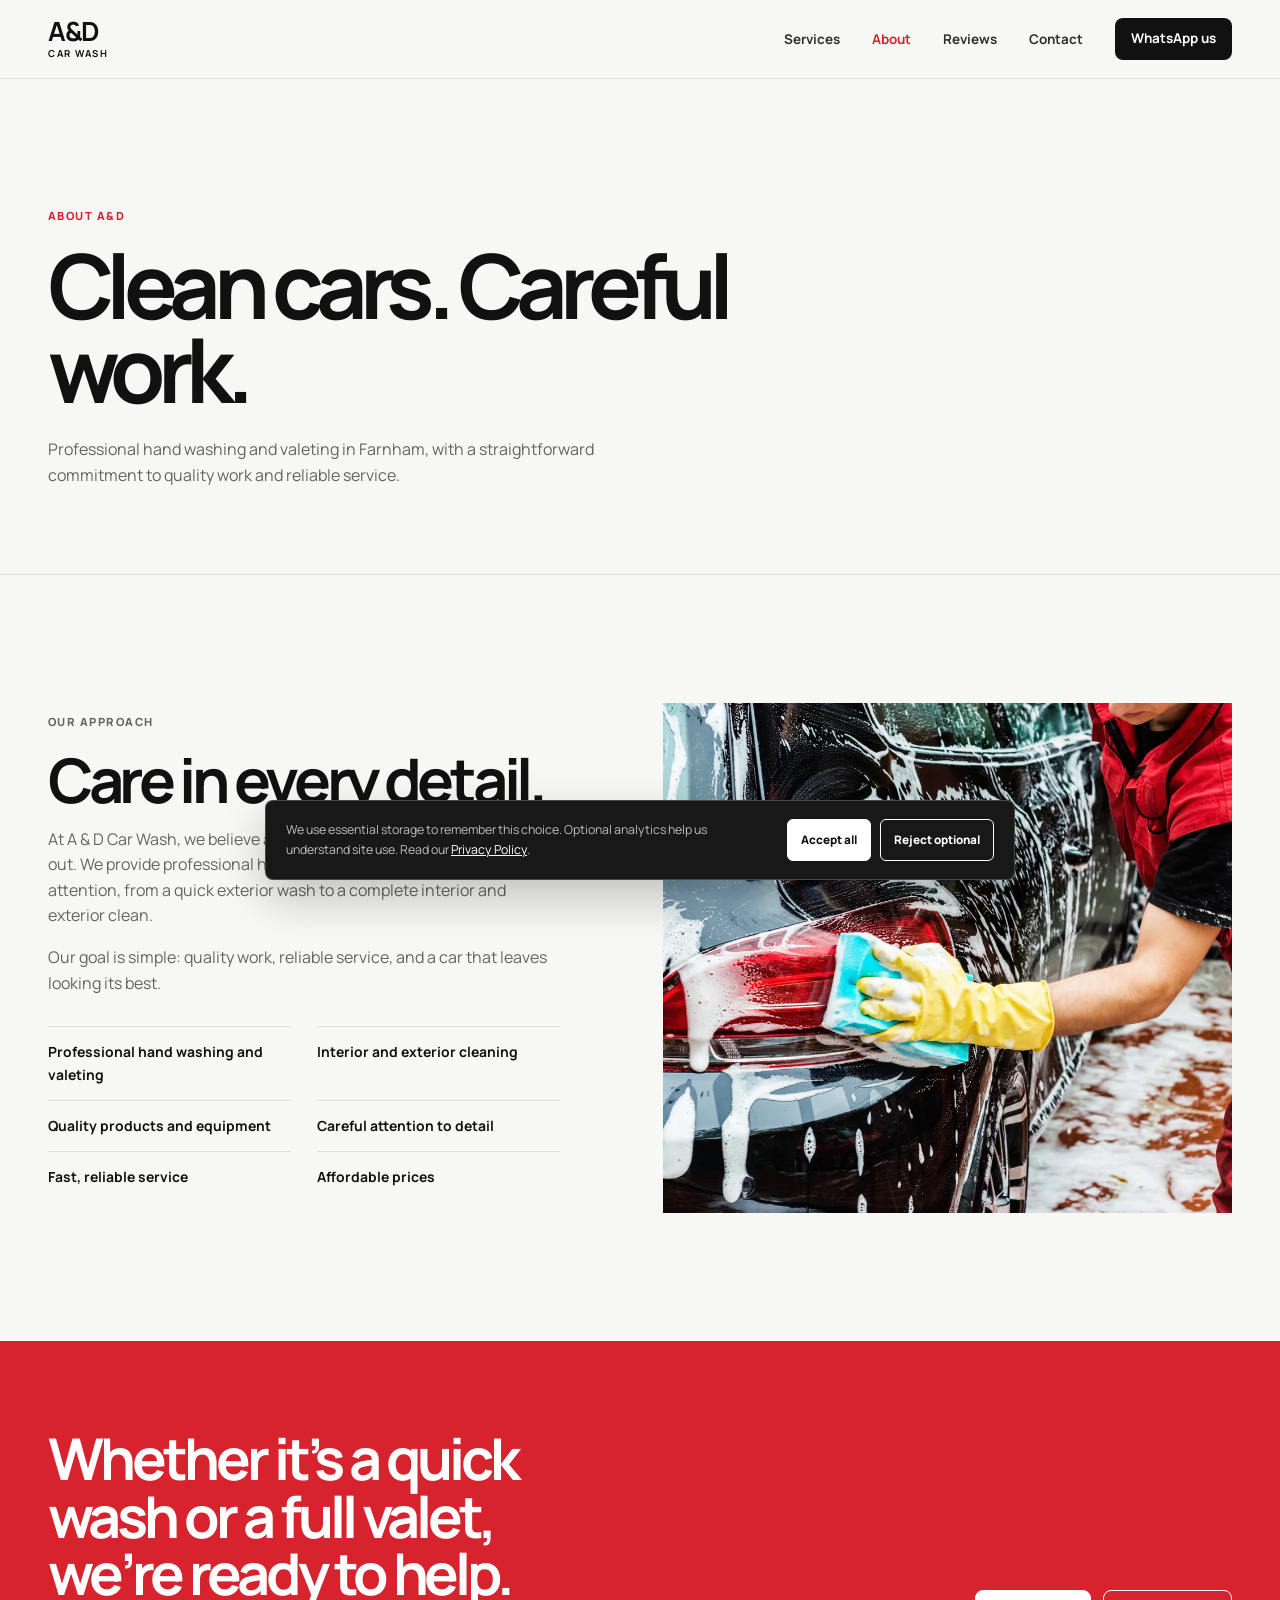
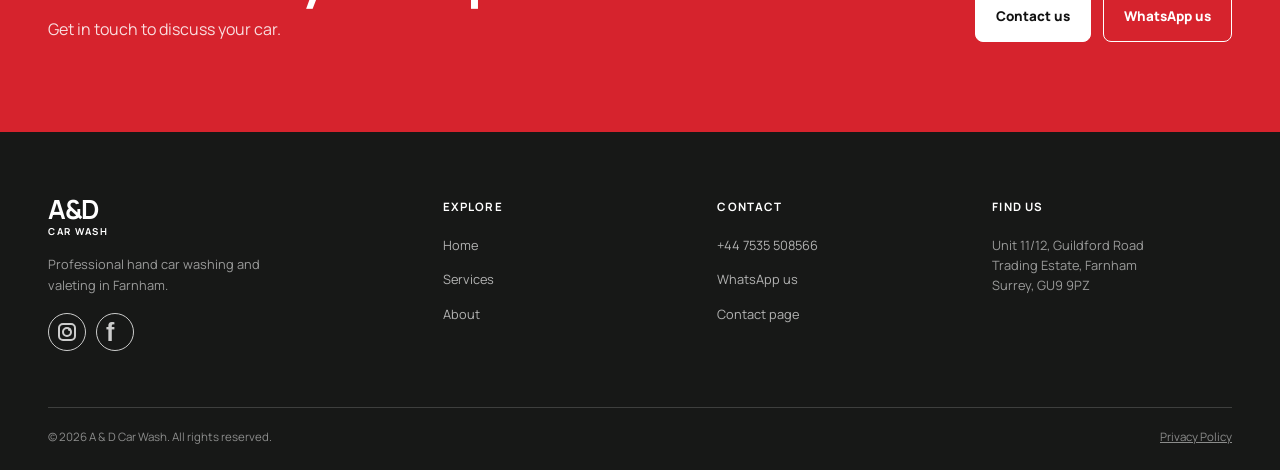
==== commit e62cced7: "maps" ====
--- a/about-us.html
+++ b/about-us.html
@@ -3,4 +3,4 @@
 <main id="main-content"><section class="page-intro"><div class="container"><p class="eyebrow">About A&amp;D</p><h1>Clean cars. Careful work.</h1><p>Professional hand washing and valeting in Farnham, with a straightforward commitment to quality work and reliable service.</p></div></section>
 <section class="section"><div class="container split reverse"><div class="split-copy"><p class="eyebrow">Our approach</p><h2>Care in every detail.</h2><p>At A &amp; D Car Wash, we believe a clean car should look good inside and out. We provide professional hand washing and valeting with careful attention, from a quick exterior wash to a complete interior and exterior clean.</p><p>Our goal is simple: quality work, reliable service, and a car that leaves looking its best.</p><ul class="points"><li>Professional hand washing and valeting</li><li>Interior and exterior cleaning</li><li>Quality products and equipment</li><li>Careful attention to detail</li><li>Fast, reliable service</li><li>Affordable prices</li></ul></div><div class="split-media"><img src="hero.webp" alt="Car being professionally cleaned"></div></div></section>
 <section class="cta"><div class="container"><div><h2>Whether it’s a quick wash or a full valet, we’re ready to help.</h2><p>Get in touch to discuss your car.</p></div><div class="hero-actions"><a class="button button-primary" href="contact.html">Contact us</a><a class="button button-secondary" href="https://wa.me/447535508566" target="_blank" rel="noopener noreferrer">WhatsApp us</a></div></div></section></main>
-<footer class="site-footer"><div class="container"><div class="footer-grid"><div class="footer-brand"><a class="brand" href="index.html"><b>A&amp;D</b><span>Car Wash</span></a><p>Professional hand car washing and valeting in Farnham.</p></div><div class="footer-col"><h2>Explore</h2><ul><li><a href="index.html">Home</a></li><li><a href="car-wash-valeting.html">Services</a></li><li><a href="about-us.html">About</a></li></ul></div><div class="footer-col"><h2>Contact</h2><ul><li><a href="tel:+447535508566">+44 7535 508566</a></li><li><a href="https://wa.me/447535508566" target="_blank" rel="noopener noreferrer">WhatsApp us</a></li><li><a href="contact.html">Contact page</a></li></ul></div><div class="footer-col"><h2>Find us</h2><address>Unit 11/12, Guildford Road<br>Trading Estate, Farnham<br>Surrey, GU9 9PZ</address></div></div><div class="footer-bottom"><p>© 2026 A &amp; D Car Wash. All rights reserved.</p><a href="privacy-policy.html">Privacy Policy</a></div></div></footer></body></html>
+<footer class="site-footer"><div class="container"><div class="footer-grid"><div class="footer-brand"><a class="brand" href="index.html"><b>A&amp;D</b><span>Car Wash</span></a><p>Professional hand car washing and valeting in Farnham.</p><div class="social-links"><a href="https://www.instagram.com/adcarwashfarnham/" target="_blank" rel="noopener noreferrer" aria-label="A&amp;D Car Wash on Instagram"><span class="social-icon social-icon-instagram" aria-hidden="true"></span></a><a href="https://www.facebook.com/share/1PfaKiUULb/?mibextid=wwXIfr" target="_blank" rel="noopener noreferrer" aria-label="A&amp;D Car Wash on Facebook"><span class="social-icon social-icon-facebook" aria-hidden="true"></span></a></div></div><div class="footer-col"><h2>Explore</h2><ul><li><a href="index.html">Home</a></li><li><a href="car-wash-valeting.html">Services</a></li><li><a href="about-us.html">About</a></li></ul></div><div class="footer-col"><h2>Contact</h2><ul><li><a href="tel:+447535508566">+44 7535 508566</a></li><li><a href="https://wa.me/447535508566" target="_blank" rel="noopener noreferrer">WhatsApp us</a></li><li><a href="contact.html">Contact page</a></li></ul></div><div class="footer-col"><h2>Find us</h2><address>Unit 11/12, Guildford Road<br>Trading Estate, Farnham<br>Surrey, GU9 9PZ</address></div></div><div class="footer-bottom"><p>© 2026 A &amp; D Car Wash. All rights reserved.</p><a href="privacy-policy.html">Privacy Policy</a></div></div></footer></body></html>
--- a/styles.css
+++ b/styles.css
@@ -1,12 +1,12 @@
 @import url('https://fonts.googleapis.com/css2?family=Manrope:wght@400;500;600;700;800&display=swap');
 :root{--canvas:#f7f7f5;--surface:#fff;--ink:#111;--muted:#646464;--line:#deded9;--dark:#171817;--accent:#d6232d;--radius:8px;--max:1200px;--gutter:clamp(20px,4vw,48px)}*{box-sizing:border-box}html{scroll-behavior:smooth}body{margin:0;background:var(--canvas);color:var(--ink);font-family:Manrope,Arial,sans-serif;font-size:16px;line-height:1.6}img{display:block;max-width:100%}a{color:inherit}button,input,textarea{font:inherit}:focus-visible{outline:3px solid var(--accent);outline-offset:3px}.container{width:min(100% - (var(--gutter)*2),var(--max));margin:0 auto}.skip-link{position:fixed;z-index:100;top:-60px;left:20px;padding:10px 16px;background:var(--ink);color:#fff;text-decoration:none}.skip-link:focus{top:20px}
-.site-header{position:sticky;z-index:20;top:0;border-bottom:1px solid rgba(17,17,17,.1);background:rgba(247,247,245,.93);backdrop-filter:blur(12px)}.navbar{min-height:78px;display:flex;align-items:center;justify-content:space-between;gap:30px}.brand{display:inline-flex;flex-direction:column;color:var(--ink);font-weight:800;line-height:.9;letter-spacing:-.08em;text-decoration:none}.brand b{font-size:1.65rem}.brand span{margin-top:6px;font-size:.6rem;font-weight:700;letter-spacing:.16em;text-transform:uppercase}.nav-menu{display:flex;align-items:center;gap:clamp(17px,2.5vw,35px);padding:0;margin:0;list-style:none}.nav-menu a{color:#30302f;font-size:.84rem;font-weight:700;text-decoration:none}.nav-menu a:hover,.nav-menu a[aria-current=page]{color:var(--accent)}.nav-cta{display:inline-flex;align-items:center;min-height:42px;padding:0 16px;border-radius:var(--radius);background:var(--ink);color:#fff!important}.nav-cta:hover{background:var(--accent)!important;color:#fff!important}.menu-toggle{display:none;width:46px;height:44px;padding:10px;border:0;background:transparent;cursor:pointer}.menu-toggle span{display:block;width:25px;height:2px;margin:5px auto;background:var(--ink);transition:transform .2s,opacity .2s}
+.site-header{position:sticky;z-index:20;top:0;border-bottom:1px solid rgba(17,17,17,.1);background:rgba(247,247,245,.93);backdrop-filter:blur(12px)}.navbar{min-height:78px;display:flex;align-items:center;justify-content:space-between;gap:30px}.brand{display:inline-flex;flex-direction:column;color:var(--ink);font-weight:800;line-height:.9;letter-spacing:-.08em;text-decoration:none}.brand b{font-size:1.65rem}.brand span{margin-top:6px;font-size:.6rem;font-weight:700;letter-spacing:.16em;text-transform:uppercase}.nav-menu{display:flex;align-items:center;gap:clamp(17px,2.5vw,35px);padding:0;margin:0;list-style:none}.nav-menu a{color:#30302f;font-size:.84rem;font-weight:700;text-decoration:none}.nav-menu a:hover,.nav-menu a[aria-current=page]{color:var(--accent)}.nav-cta{display:inline-flex;align-items:center;min-height:42px;padding:0 16px;border-radius:var(--radius);background:var(--ink);color:#fff!important}.nav-cta:hover{background:var(--accent)!important;color:#fff!important}.social-links{display:flex;align-items:center;gap:10px;margin-top:18px}.social-links a{display:inline-flex;width:38px;height:38px;align-items:center;justify-content:center;border:1px solid currentColor;border-radius:50%;color:inherit;text-decoration:none;opacity:.78;transition:opacity .2s,color .2s}.social-links a:hover{color:var(--accent);opacity:1}.social-icon{position:relative;display:block;width:18px;height:18px}.social-icon-instagram{border:2px solid currentColor;border-radius:5px}.social-icon-instagram:before{position:absolute;top:50%;left:50%;width:6px;height:6px;border:2px solid currentColor;border-radius:50%;content:'';transform:translate(-50%,-50%)}.social-icon-instagram:after{position:absolute;top:3px;right:3px;width:3px;height:3px;border-radius:50%;background:currentColor;content:''}.social-icon-facebook:before{display:block;content:'f';font-family:Arial,sans-serif;font-size:25px;font-weight:700;line-height:18px}.menu-toggle{display:none;width:46px;height:44px;padding:10px;border:0;background:transparent;cursor:pointer}.menu-toggle span{display:block;width:25px;height:2px;margin:5px auto;background:var(--ink);transition:transform .2s,opacity .2s}
 .button{display:inline-flex;min-height:52px;align-items:center;justify-content:center;gap:9px;padding:12px 20px;border:1px solid var(--ink);border-radius:var(--radius);font-size:.84rem;font-weight:800;text-decoration:none;transition:background-color .2s,color .2s,transform .2s}.button:hover{transform:translateY(-2px)}.button-primary{background:var(--ink);color:#fff}.button-primary:hover{border-color:var(--accent);background:var(--accent)}.button-secondary{background:transparent;color:var(--ink)}.button-secondary:hover{background:var(--ink);color:#fff}.eyebrow{margin:0 0 18px;color:var(--accent);font-size:.7rem;font-weight:800;letter-spacing:.13em;text-transform:uppercase}.section{padding:clamp(76px,10vw,142px) 0}.section-heading{max-width:680px}.section-heading h2,.content-copy h2,.split-copy h1,.split-copy h2{margin:0;font-size:clamp(2.35rem,5vw,4.8rem);letter-spacing:-.07em;line-height:1.01}.section-heading>p:last-child,.content-copy>p,.split-copy>p{max-width:60ch;color:var(--muted)}
 .hero{position:relative;min-height:min(780px,calc(100svh - 78px));display:grid;align-items:end;overflow:hidden;background:var(--dark);color:#fff}.hero:before{position:absolute;inset:0;content:'';background:linear-gradient(90deg,rgba(9,10,10,.83) 0%,rgba(9,10,10,.56) 45%,rgba(9,10,10,.18) 100%)}.hero.home{background:#151515 url('hero.webp') center/cover no-repeat}.hero.services{min-height:560px;background:#151515 url('hero1.webp') center/cover no-repeat}.hero-content{position:relative;width:100%;padding:130px 0 clamp(65px,10vw,120px)}.hero-content .eyebrow{color:#fff}.hero h1{max-width:11ch;margin:0;font-size:clamp(3.3rem,8vw,7.4rem);letter-spacing:-.085em;line-height:.91}.hero-copy{max-width:51ch;margin:26px 0 0;color:rgba(255,255,255,.84);font-size:clamp(1rem,1.5vw,1.15rem)}.hero-actions{display:flex;flex-wrap:wrap;gap:12px;margin-top:34px}.hero .button-secondary{border-color:rgba(255,255,255,.7);color:#fff}.hero .button-secondary:hover{background:#fff;border-color:#fff;color:var(--ink)}
 .intro-strip{padding:28px 0;border-bottom:1px solid var(--line);background:var(--surface)}.intro-strip ul{display:grid;grid-template-columns:repeat(3,1fr);gap:20px;padding:0;margin:0;list-style:none}.intro-strip li{padding:2px 10px;border-left:2px solid var(--accent);font-size:.82rem;font-weight:800}.intro-strip span{display:block;color:var(--muted);font-size:.75rem;font-weight:500}.service-list{display:grid;grid-template-columns:repeat(2,1fr);border-top:1px solid var(--line)}.service-item{min-height:220px;padding:31px 0;border-bottom:1px solid var(--line)}.service-item:nth-child(odd){padding-right:clamp(25px,5vw,70px);border-right:1px solid var(--line)}.service-item:nth-child(even){padding-left:clamp(25px,5vw,70px)}.service-number{color:var(--accent);font-size:.72rem;font-weight:800}.service-item h3{margin:38px 0 8px;font-size:1.25rem;letter-spacing:-.04em}.service-item p{max-width:39ch;margin:0;color:var(--muted);font-size:.91rem}.arrow-link{display:inline-flex;align-items:center;gap:8px;margin-top:20px;font-size:.81rem;font-weight:800;text-decoration:none}.arrow-link:hover{color:var(--accent)}
 .split{display:grid;grid-template-columns:minmax(0,1fr) minmax(300px,.85fr);gap:clamp(40px,8vw,130px);align-items:center}.split.reverse{grid-template-columns:minmax(300px,.9fr) minmax(0,1fr)}.split-media{min-height:510px;overflow:hidden;background:var(--dark)}.split-media img{width:100%;height:100%;min-height:510px;object-fit:cover}.split-copy h2{font-size:clamp(2.35rem,4.8vw,4.5rem)}.points{display:grid;grid-template-columns:1fr 1fr;gap:0 26px;padding:0;margin:30px 0 0;list-style:none}.points li{padding:14px 0;border-top:1px solid var(--line);font-size:.87rem;font-weight:700}.dark-section{background:var(--dark);color:#fff}.dark-section .section-heading h2{color:#fff}.dark-section .section-heading>p:last-child{color:rgba(255,255,255,.68)}.process{display:grid;grid-template-columns:repeat(4,1fr);margin-top:58px;border-top:1px solid rgba(255,255,255,.28);border-bottom:1px solid rgba(255,255,255,.28)}.process article{min-height:210px;padding:28px 23px;border-right:1px solid rgba(255,255,255,.28)}.process article:last-child{border:0}.process span{color:#ff7076;font-size:.7rem;font-weight:800}.process h3{margin:45px 0 8px;font-size:1rem}.process p{margin:0;color:rgba(255,255,255,.64);font-size:.82rem}
 .reviews{display:grid;grid-template-columns:repeat(3,1fr);gap:clamp(20px,4vw,54px);margin-top:50px}.review{margin:0}.review p{margin:0;font-size:clamp(1.12rem,2vw,1.55rem);font-weight:700;letter-spacing:-.04em;line-height:1.35}.review footer{margin-top:16px;color:var(--muted);font-size:.75rem;font-style:normal;font-weight:700}.location{background:var(--surface)}.location-grid{display:grid;grid-template-columns:.9fr 1.1fr;gap:clamp(35px,7vw,100px);align-items:stretch}.location-copy{padding:8px 0}.location-copy h2{margin:0;font-size:clamp(2.2rem,4.5vw,4rem);letter-spacing:-.07em;line-height:1}.location-copy>p{max-width:40ch;color:var(--muted)}.contact-lines{display:grid;gap:15px;margin:28px 0}.contact-lines a,.contact-lines address{font-size:.92rem;font-style:normal;font-weight:700;text-decoration:none}.hours{margin-top:28px;padding-top:22px;border-top:1px solid var(--line)}.hours h3{margin:0 0 12px;font-size:.83rem}.hours div{display:flex;justify-content:space-between;gap:20px;padding:6px 0;color:var(--muted);font-size:.83rem}.hours strong{color:var(--ink)}.map{min-height:480px;background:#e5e5e2}.map iframe{display:block;width:100%;min-height:480px;border:0}
-.cta{padding:clamp(56px,7vw,90px) 0;background:var(--accent);color:#fff}.cta .container{display:flex;align-items:end;justify-content:space-between;gap:30px}.cta h2{max-width:15ch;margin:0;font-size:clamp(2.2rem,4.5vw,4rem);letter-spacing:-.07em;line-height:1}.cta p{margin:14px 0 0;color:rgba(255,255,255,.85)}.cta .button-primary{border-color:#fff;background:#fff;color:var(--ink)}.cta .button-secondary{border-color:#fff;color:#fff}.cta .button-secondary:hover{background:#fff;color:var(--ink)}.page-intro{padding:clamp(75px,10vw,130px) 0 clamp(50px,7vw,85px);border-bottom:1px solid var(--line)}.page-intro h1{max-width:12ch;margin:0;font-size:clamp(3rem,7vw,6.5rem);letter-spacing:-.085em;line-height:.94}.page-intro p:last-child{max-width:56ch;margin:26px 0 0;color:var(--muted)}.contact-options{display:grid;grid-template-columns:repeat(3,1fr);gap:0;border-top:1px solid var(--line);border-bottom:1px solid var(--line)}.contact-options article{min-height:215px;padding:27px;border-right:1px solid var(--line)}.contact-options article:first-child{padding-left:0}.contact-options article:last-child{border:0}.contact-options h2{margin:45px 0 5px;font-size:1.1rem;letter-spacing:-.04em}.contact-options p,.contact-options address{margin:0;color:var(--muted);font-size:.86rem;font-style:normal}.contact-options a:not(.arrow-link){font-weight:800;text-decoration:none}.policy{max-width:820px}.policy h2{margin:46px 0 12px;font-size:1.38rem;letter-spacing:-.045em}.policy p,.policy li{color:var(--muted)}.policy ul{padding-left:20px}
+.cta{padding:clamp(56px,7vw,90px) 0;background:var(--accent);color:#fff}.cta .container{display:flex;align-items:end;justify-content:space-between;gap:30px}.cta h2{max-width:15ch;margin:0;font-size:clamp(2.2rem,4.5vw,4rem);letter-spacing:-.07em;line-height:1}.cta p{margin:14px 0 0;color:rgba(255,255,255,.85)}.cta .button-primary{border-color:#fff;background:#fff;color:var(--ink)}.cta .button-secondary{border-color:#fff;color:#fff}.cta .button-secondary:hover{background:#fff;color:var(--ink)}.page-intro{padding:clamp(75px,10vw,130px) 0 clamp(50px,7vw,85px);border-bottom:1px solid var(--line)}.page-intro h1{max-width:12ch;margin:0;font-size:clamp(3rem,7vw,6.5rem);letter-spacing:-.085em;line-height:.94}.page-intro p:last-child{max-width:56ch;margin:26px 0 0;color:var(--muted)}.contact-options{display:grid;grid-template-columns:repeat(4,1fr);gap:0;border-top:1px solid var(--line);border-bottom:1px solid var(--line)}.contact-options article{min-height:215px;padding:27px;border-right:1px solid var(--line)}.contact-options article:first-child{padding-left:0}.contact-options article:last-child{border:0}.contact-options h2{margin:45px 0 5px;font-size:1.1rem;letter-spacing:-.04em}.contact-options p,.contact-options address{margin:0;color:var(--muted);font-size:.86rem;font-style:normal}.contact-options a:not(.arrow-link){font-weight:800;text-decoration:none}.contact-social{margin-top:20px}.policy{max-width:820px}.policy h2{margin:46px 0 12px;font-size:1.38rem;letter-spacing:-.045em}.policy p,.policy li{color:var(--muted)}.policy ul{padding-left:20px}
 .site-footer{padding:66px 0 23px;background:var(--dark);color:#fff}.footer-grid{display:grid;grid-template-columns:1.5fr repeat(3,1fr);gap:35px;padding-bottom:56px}.footer-brand p,.footer-col address{max-width:27ch;margin:18px 0 0;color:rgba(255,255,255,.57);font-size:.8rem;font-style:normal}.footer-col h2{margin:0 0 15px;font-size:.72rem;letter-spacing:.1em;text-transform:uppercase}.footer-col ul{padding:0;margin:0;list-style:none}.footer-col li{margin:9px 0}.footer-col a{color:rgba(255,255,255,.67);font-size:.8rem;text-decoration:none}.footer-col a:hover{color:#fff}.site-footer .brand{color:#fff}.footer-bottom{display:flex;justify-content:space-between;gap:20px;padding-top:20px;border-top:1px solid rgba(255,255,255,.17);color:rgba(255,255,255,.5);font-size:.72rem}.footer-bottom p{margin:0}.footer-bottom a{color:inherit}.cookie-consent{position:fixed;z-index:50;right:20px;bottom:20px;left:20px;display:flex;width:min(100% - 40px,750px);align-items:center;justify-content:space-between;gap:20px;padding:18px 20px;margin:0 auto;border:1px solid rgba(255,255,255,.2);border-radius:var(--radius);background:var(--dark);color:#fff;box-shadow:0 18px 45px rgba(0,0,0,.22)}.cookie-consent p{max-width:55ch;margin:0;color:rgba(255,255,255,.72);font-size:.77rem}.cookie-consent a{color:#fff}.cookie-consent-actions{display:flex;flex:none;gap:9px}.cookie-consent button{min-height:42px;padding:8px 13px;border:1px solid #fff;border-radius:6px;background:#fff;color:var(--ink);font-size:.73rem;font-weight:800;cursor:pointer}.cookie-consent .reject{background:transparent;color:#fff}
-@media(max-width:760px){body.menu-open{overflow:hidden}.navbar{min-height:68px}.menu-toggle{position:relative;z-index:32;display:block}.menu-toggle[aria-expanded=true] span:first-child{transform:translateY(7px) rotate(45deg)}.menu-toggle[aria-expanded=true] span:nth-child(2){opacity:0}.menu-toggle[aria-expanded=true] span:last-child{transform:translateY(-7px) rotate(-45deg)}.site-header nav{position:absolute;z-index:31;top:68px;right:0;left:0;display:none;height:calc(100dvh - 68px);overflow-y:auto;padding:30px var(--gutter) calc(30px + env(safe-area-inset-bottom));background:var(--canvas)}body.menu-open .site-header nav{display:block}.nav-menu{align-items:stretch;flex-direction:column;gap:4px}.nav-menu a{display:block;padding:14px 0;font-size:1.25rem}.nav-cta{display:inline-flex!important;width:fit-content;margin-top:12px;padding:0 18px!important;font-size:.86rem!important}.hero{min-height:660px}.hero:before{background:linear-gradient(90deg,rgba(9,10,10,.84),rgba(9,10,10,.38))}.hero-content{padding-top:100px}.hero h1{font-size:clamp(3.2rem,15vw,5rem)}.intro-strip ul,.service-list,.split,.split.reverse,.process,.reviews,.location-grid,.footer-grid{grid-template-columns:1fr}.intro-strip li{padding:13px 0;border-top:1px solid var(--line);border-left:0}.intro-strip li:first-child{border-top:0}.service-item,.service-item:nth-child(odd),.service-item:nth-child(even){min-height:0;padding:27px 0;border-right:0}.service-item h3{margin-top:25px}.split{gap:35px}.split-media,.split-media img{min-height:360px}.points{grid-template-columns:1fr}.process{margin-top:35px;border-bottom:0}.process article{min-height:0;padding:22px 0;border-right:0;border-bottom:1px solid rgba(255,255,255,.28)}.process h3{margin-top:25px}.reviews{gap:36px}.map,.map iframe{min-height:350px}.cta .container{display:block}.cta .hero-actions{margin-top:26px}.contact-options{grid-template-columns:1fr}.contact-options article,.contact-options article:first-child{min-height:0;padding:26px 0;border-right:0;border-bottom:1px solid var(--line)}.contact-options article:last-child{border-bottom:0}.contact-options h2{margin-top:20px}.footer-grid{gap:30px}.footer-bottom{flex-direction:column}.cookie-consent{right:12px;bottom:12px;left:12px;display:block;width:auto}.cookie-consent-actions{margin-top:14px}}
+@media(max-width:760px){body.menu-open{overflow:hidden}.navbar{min-height:68px}.menu-toggle{position:relative;z-index:32;display:block}.menu-toggle[aria-expanded=true] span:first-child{transform:translateY(7px) rotate(45deg)}.menu-toggle[aria-expanded=true] span:nth-child(2){opacity:0}.menu-toggle[aria-expanded=true] span:last-child{transform:translateY(-7px) rotate(-45deg)}.site-header nav{position:absolute;z-index:31;top:68px;right:0;left:0;display:none;height:calc(100dvh - 68px);overflow-y:auto;padding:30px var(--gutter) calc(30px + env(safe-area-inset-bottom));background:var(--canvas)}body.menu-open .site-header nav{display:block}.nav-menu{min-height:100%;align-items:stretch;flex-direction:column;gap:4px}.nav-menu a{display:block;padding:14px 0;font-size:1.25rem}.nav-cta{display:inline-flex!important;width:fit-content;margin-top:12px;padding:0 18px!important;font-size:.86rem!important}.hero{min-height:660px}.hero:before{background:linear-gradient(90deg,rgba(9,10,10,.84),rgba(9,10,10,.38))}.hero-content{padding-top:100px}.hero h1{font-size:clamp(3.2rem,15vw,5rem)}.intro-strip ul,.service-list,.split,.split.reverse,.process,.reviews,.location-grid,.footer-grid{grid-template-columns:1fr}.intro-strip li{padding:13px 0;border-top:1px solid var(--line);border-left:0}.intro-strip li:first-child{border-top:0}.service-item,.service-item:nth-child(odd),.service-item:nth-child(even){min-height:0;padding:27px 0;border-right:0}.service-item h3{margin-top:25px}.split{gap:35px}.split-media,.split-media img{min-height:360px}.points{grid-template-columns:1fr}.process{margin-top:35px;border-bottom:0}.process article{min-height:0;padding:22px 0;border-right:0;border-bottom:1px solid rgba(255,255,255,.28)}.process h3{margin-top:25px}.reviews{gap:36px}.map,.map iframe{min-height:350px}.cta .container{display:block}.cta .hero-actions{margin-top:26px}.contact-options{grid-template-columns:1fr}.contact-options article,.contact-options article:first-child{min-height:0;padding:26px 0;border-right:0;border-bottom:1px solid var(--line)}.contact-options article:last-child{border-bottom:0}.contact-options h2{margin-top:20px}.footer-grid{gap:30px}.footer-bottom{flex-direction:column}.cookie-consent{right:12px;bottom:12px;left:12px;display:block;width:auto}.cookie-consent-actions{margin-top:14px}}
 @media(prefers-reduced-motion:reduce){*,*:before,*:after{scroll-behavior:auto!important;transition-duration:.01ms!important;animation-duration:.01ms!important}}
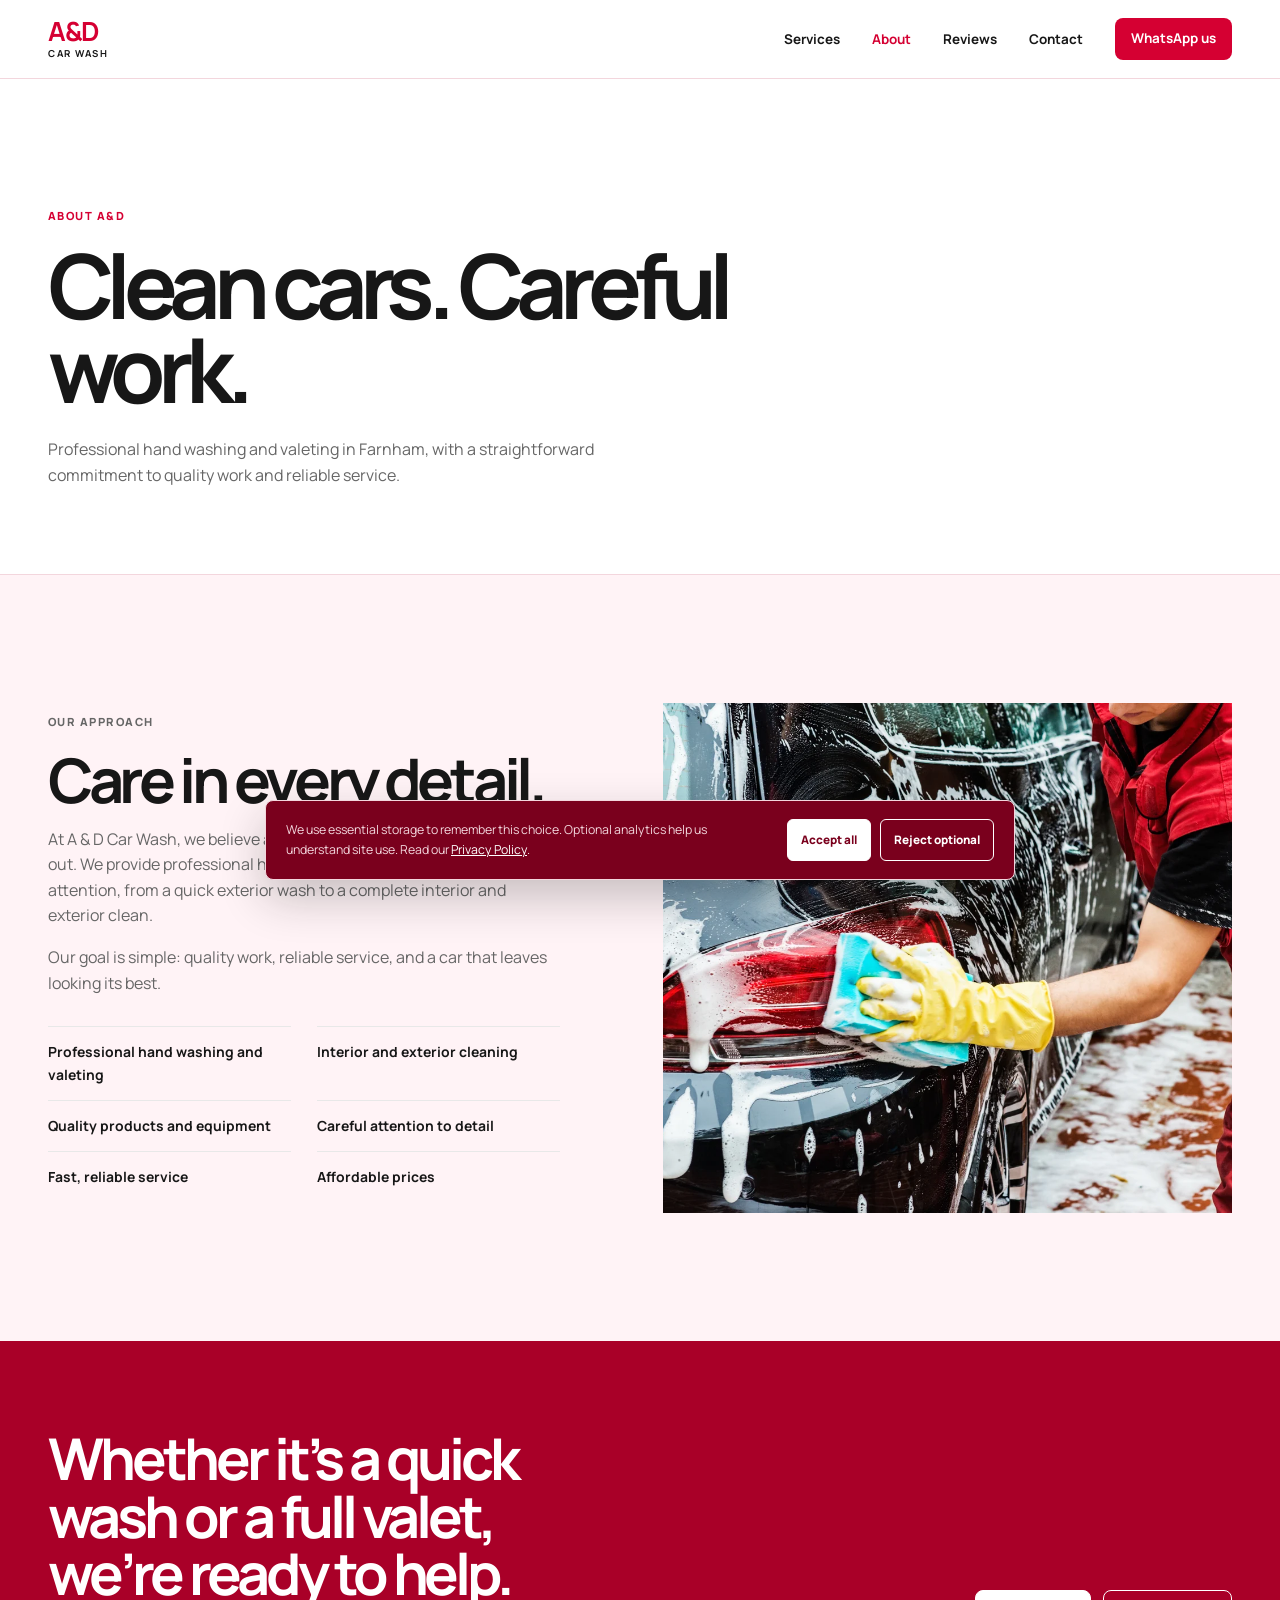
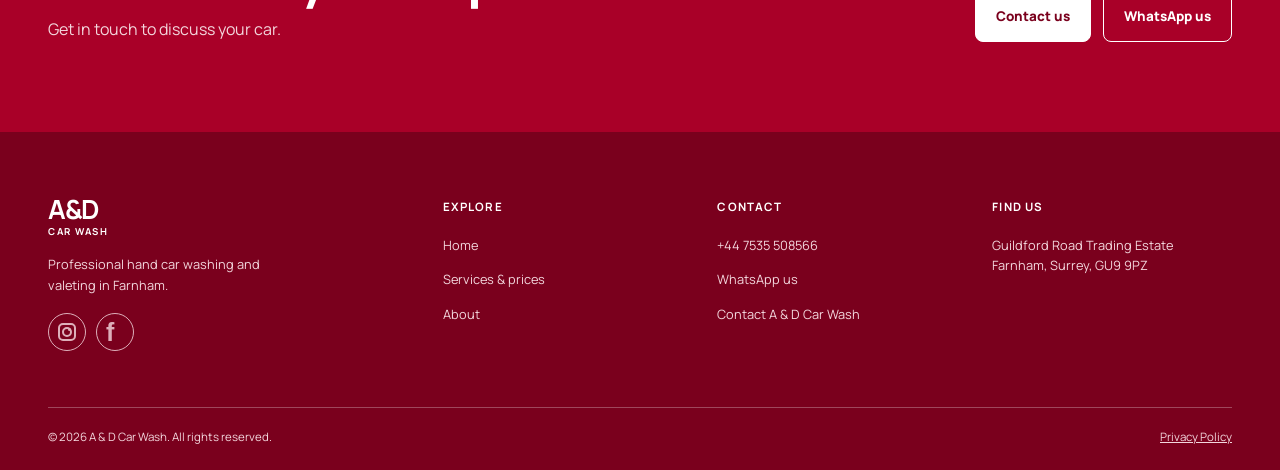
==== commit bf99fc09: "seo" ====
--- a/about-us.html
+++ b/about-us.html
@@ -1,6 +1,34 @@
-<!doctype html><html lang="en" data-google-analytics-id="G-FPJ89RL9G0"><head><meta charset="utf-8"><meta name="viewport" content="width=device-width,initial-scale=1"><meta name="description" content="Meet the professional hand car wash and valeting team at A &amp; D Car Wash in Farnham."><title>About A &amp; D Car Wash | Hand Car Wash in Farnham</title><link rel="canonical" href="https://adcarwash.co.uk/about-us.html"><link rel="icon" type="image/jpeg" href="favicon.jpeg"><meta property="og:type" content="website"><meta property="og:title" content="About A &amp; D Car Wash | Hand Car Wash in Farnham"><meta property="og:description" content="Professional hand washing and valeting in Farnham."><meta property="og:image" content="https://adcarwash.co.uk/social-sharing-image.jpeg"><link rel="stylesheet" href="styles.css"><script defer src="script.js"></script></head>
-<body><a class="skip-link" href="#main-content">Skip to content</a><header class="site-header"><div class="container navbar"><a class="brand" href="index.html" aria-label="A and D Car Wash home"><b>A&amp;D</b><span>Car Wash</span></a><button class="menu-toggle" type="button" aria-label="Open menu" aria-expanded="false" aria-controls="primary-navigation"><span></span><span></span><span></span></button><nav id="primary-navigation" aria-label="Primary navigation"><ul class="nav-menu"><li><a href="car-wash-valeting.html">Services</a></li><li><a href="about-us.html" aria-current="page">About</a></li><li><a href="index.html#reviews">Reviews</a></li><li><a href="contact.html">Contact</a></li><li><a class="nav-cta" href="https://wa.me/447535508566" target="_blank" rel="noopener noreferrer">WhatsApp us</a></li></ul></nav></div></header>
+<!doctype html>
+<html lang="en" data-google-analytics-id="G-FPJ89RL9G0">
+<head>
+  <meta charset="utf-8">
+  <meta name="viewport" content="width=device-width,initial-scale=1">
+  <meta name="description" content="Learn about A &amp; D Car Wash in Farnham and our approach to professional hand car washing, interior and exterior cleaning, and reliable valeting.">
+  <title>About A &amp; D Car Wash | Hand Car Wash &amp; Valeting in Farnham</title>
+  <link rel="canonical" href="https://adcarwash.co.uk/about-us.html">
+  <link rel="icon" type="image/jpeg" href="favicon.jpeg">
+  <link rel="preconnect" href="https://fonts.googleapis.com">
+  <link rel="preconnect" href="https://fonts.gstatic.com" crossorigin>
+  <link rel="stylesheet" href="https://fonts.googleapis.com/css2?family=Manrope:wght@400;500;700;800&amp;display=swap">
+  <meta property="og:type" content="website">
+  <meta property="og:site_name" content="A &amp; D Car Wash">
+  <meta property="og:title" content="About A &amp; D Car Wash | Hand Car Wash &amp; Valeting in Farnham">
+  <meta property="og:description" content="Learn about A &amp; D Car Wash in Farnham and our approach to professional hand car washing, interior and exterior cleaning, and reliable valeting.">
+  <meta property="og:url" content="https://adcarwash.co.uk/about-us.html">
+  <meta property="og:image" content="https://adcarwash.co.uk/hero.webp">
+  <meta property="og:image:width" content="1200">
+  <meta property="og:image:height" content="900">
+  <meta property="og:image:alt" content="Car being professionally hand washed">
+  <meta name="twitter:card" content="summary_large_image">
+  <meta name="twitter:title" content="About A &amp; D Car Wash | Hand Car Wash &amp; Valeting in Farnham">
+  <meta name="twitter:description" content="Learn about A &amp; D Car Wash in Farnham and our approach to professional hand car washing, interior and exterior cleaning, and reliable valeting.">
+  <meta name="twitter:image" content="https://adcarwash.co.uk/hero.webp">
+  <meta name="twitter:image:alt" content="Car being professionally hand washed">
+  <link rel="stylesheet" href="styles.css">
+  <script defer src="script.js"></script>
+</head>
+<body><a class="skip-link" href="#main-content">Skip to content</a><header class="site-header"><div class="container navbar"><a class="brand" href="/" aria-label="A and D Car Wash home"><b>A&amp;D</b><span>Car Wash</span></a><button class="menu-toggle" type="button" aria-label="Open menu" aria-expanded="false" aria-controls="primary-navigation"><span></span><span></span><span></span></button><nav id="primary-navigation" aria-label="Primary navigation"><ul class="nav-menu"><li><a href="car-wash-valeting.html">Services</a></li><li><a href="about-us.html" aria-current="page">About</a></li><li><a href="/#reviews">Reviews</a></li><li><a href="contact.html">Contact</a></li><li><a class="nav-cta" href="https://wa.me/447535508566" target="_blank" rel="noopener noreferrer">WhatsApp us</a></li></ul></nav></div></header>
 <main id="main-content"><section class="page-intro"><div class="container"><p class="eyebrow">About A&amp;D</p><h1>Clean cars. Careful work.</h1><p>Professional hand washing and valeting in Farnham, with a straightforward commitment to quality work and reliable service.</p></div></section>
-<section class="section"><div class="container split reverse"><div class="split-copy"><p class="eyebrow">Our approach</p><h2>Care in every detail.</h2><p>At A &amp; D Car Wash, we believe a clean car should look good inside and out. We provide professional hand washing and valeting with careful attention, from a quick exterior wash to a complete interior and exterior clean.</p><p>Our goal is simple: quality work, reliable service, and a car that leaves looking its best.</p><ul class="points"><li>Professional hand washing and valeting</li><li>Interior and exterior cleaning</li><li>Quality products and equipment</li><li>Careful attention to detail</li><li>Fast, reliable service</li><li>Affordable prices</li></ul></div><div class="split-media"><img src="hero.webp" alt="Car being professionally cleaned"></div></div></section>
+<section class="section"><div class="container split reverse"><div class="split-copy"><p class="eyebrow">Our approach</p><h2>Care in every detail.</h2><p>At A &amp; D Car Wash, we believe a clean car should look good inside and out. We provide professional hand washing and valeting with careful attention, from a quick exterior wash to a complete interior and exterior clean.</p><p>Our goal is simple: quality work, reliable service, and a car that leaves looking its best.</p><ul class="points"><li>Professional hand washing and valeting</li><li>Interior and exterior cleaning</li><li>Quality products and equipment</li><li>Careful attention to detail</li><li>Fast, reliable service</li><li>Affordable prices</li></ul></div><div class="split-media"><img src="hero.webp" alt="Car being professionally hand washed in Farnham" width="1200" height="900" loading="lazy" decoding="async"></div></div></section>
 <section class="cta"><div class="container"><div><h2>Whether it’s a quick wash or a full valet, we’re ready to help.</h2><p>Get in touch to discuss your car.</p></div><div class="hero-actions"><a class="button button-primary" href="contact.html">Contact us</a><a class="button button-secondary" href="https://wa.me/447535508566" target="_blank" rel="noopener noreferrer">WhatsApp us</a></div></div></section></main>
-<footer class="site-footer"><div class="container"><div class="footer-grid"><div class="footer-brand"><a class="brand" href="index.html"><b>A&amp;D</b><span>Car Wash</span></a><p>Professional hand car washing and valeting in Farnham.</p><div class="social-links"><a href="https://www.instagram.com/adcarwashfarnham/" target="_blank" rel="noopener noreferrer" aria-label="A&amp;D Car Wash on Instagram"><span class="social-icon social-icon-instagram" aria-hidden="true"></span></a><a href="https://www.facebook.com/share/1PfaKiUULb/?mibextid=wwXIfr" target="_blank" rel="noopener noreferrer" aria-label="A&amp;D Car Wash on Facebook"><span class="social-icon social-icon-facebook" aria-hidden="true"></span></a></div></div><div class="footer-col"><h2>Explore</h2><ul><li><a href="index.html">Home</a></li><li><a href="car-wash-valeting.html">Services</a></li><li><a href="about-us.html">About</a></li></ul></div><div class="footer-col"><h2>Contact</h2><ul><li><a href="tel:+447535508566">+44 7535 508566</a></li><li><a href="https://wa.me/447535508566" target="_blank" rel="noopener noreferrer">WhatsApp us</a></li><li><a href="contact.html">Contact page</a></li></ul></div><div class="footer-col"><h2>Find us</h2><address>Unit 11/12, Guildford Road<br>Trading Estate, Farnham<br>Surrey, GU9 9PZ</address></div></div><div class="footer-bottom"><p>© 2026 A &amp; D Car Wash. All rights reserved.</p><a href="privacy-policy.html">Privacy Policy</a></div></div></footer></body></html>
+<footer class="site-footer"><div class="container"><div class="footer-grid"><div class="footer-brand"><a class="brand" href="/"><b>A&amp;D</b><span>Car Wash</span></a><p>Professional hand car washing and valeting in Farnham.</p><div class="social-links"><a href="https://www.instagram.com/adcarwashfarnham/" target="_blank" rel="noopener noreferrer" aria-label="A&amp;D Car Wash on Instagram"><span class="social-icon social-icon-instagram" aria-hidden="true"></span></a><a href="https://www.facebook.com/share/1PfaKiUULb/?mibextid=wwXIfr" target="_blank" rel="noopener noreferrer" aria-label="A&amp;D Car Wash on Facebook"><span class="social-icon social-icon-facebook" aria-hidden="true"></span></a></div></div><div class="footer-col"><h2>Explore</h2><ul><li><a href="/">Home</a></li><li><a href="car-wash-valeting.html#services">Services &amp; prices</a></li><li><a href="about-us.html">About</a></li></ul></div><div class="footer-col"><h2>Contact</h2><ul><li><a href="tel:+447535508566">+44 7535 508566</a></li><li><a href="https://wa.me/447535508566" target="_blank" rel="noopener noreferrer">WhatsApp us</a></li><li><a href="contact.html">Contact A &amp; D Car Wash</a></li></ul></div><div class="footer-col"><h2>Find us</h2><address>Guildford Road Trading Estate<br>Farnham, Surrey, GU9 9PZ</address></div></div><div class="footer-bottom"><p>© 2026 A &amp; D Car Wash. All rights reserved.</p><a href="privacy-policy.html">Privacy Policy</a></div></div></footer></body></html>
--- a/styles.css
+++ b/styles.css
@@ -1,12 +1,14 @@
-@import url('https://fonts.googleapis.com/css2?family=Manrope:wght@400;500;600;700;800&display=swap');
-:root{--canvas:#f7f7f5;--surface:#fff;--ink:#111;--muted:#646464;--line:#deded9;--dark:#171817;--accent:#d6232d;--radius:8px;--max:1200px;--gutter:clamp(20px,4vw,48px)}*{box-sizing:border-box}html{scroll-behavior:smooth}body{margin:0;background:var(--canvas);color:var(--ink);font-family:Manrope,Arial,sans-serif;font-size:16px;line-height:1.6}img{display:block;max-width:100%}a{color:inherit}button,input,textarea{font:inherit}:focus-visible{outline:3px solid var(--accent);outline-offset:3px}.container{width:min(100% - (var(--gutter)*2),var(--max));margin:0 auto}.skip-link{position:fixed;z-index:100;top:-60px;left:20px;padding:10px 16px;background:var(--ink);color:#fff;text-decoration:none}.skip-link:focus{top:20px}
-.site-header{position:sticky;z-index:20;top:0;border-bottom:1px solid rgba(17,17,17,.1);background:rgba(247,247,245,.93);backdrop-filter:blur(12px)}.navbar{min-height:78px;display:flex;align-items:center;justify-content:space-between;gap:30px}.brand{display:inline-flex;flex-direction:column;color:var(--ink);font-weight:800;line-height:.9;letter-spacing:-.08em;text-decoration:none}.brand b{font-size:1.65rem}.brand span{margin-top:6px;font-size:.6rem;font-weight:700;letter-spacing:.16em;text-transform:uppercase}.nav-menu{display:flex;align-items:center;gap:clamp(17px,2.5vw,35px);padding:0;margin:0;list-style:none}.nav-menu a{color:#30302f;font-size:.84rem;font-weight:700;text-decoration:none}.nav-menu a:hover,.nav-menu a[aria-current=page]{color:var(--accent)}.nav-cta{display:inline-flex;align-items:center;min-height:42px;padding:0 16px;border-radius:var(--radius);background:var(--ink);color:#fff!important}.nav-cta:hover{background:var(--accent)!important;color:#fff!important}.social-links{display:flex;align-items:center;gap:10px;margin-top:18px}.social-links a{display:inline-flex;width:38px;height:38px;align-items:center;justify-content:center;border:1px solid currentColor;border-radius:50%;color:inherit;text-decoration:none;opacity:.78;transition:opacity .2s,color .2s}.social-links a:hover{color:var(--accent);opacity:1}.social-icon{position:relative;display:block;width:18px;height:18px}.social-icon-instagram{border:2px solid currentColor;border-radius:5px}.social-icon-instagram:before{position:absolute;top:50%;left:50%;width:6px;height:6px;border:2px solid currentColor;border-radius:50%;content:'';transform:translate(-50%,-50%)}.social-icon-instagram:after{position:absolute;top:3px;right:3px;width:3px;height:3px;border-radius:50%;background:currentColor;content:''}.social-icon-facebook:before{display:block;content:'f';font-family:Arial,sans-serif;font-size:25px;font-weight:700;line-height:18px}.menu-toggle{display:none;width:46px;height:44px;padding:10px;border:0;background:transparent;cursor:pointer}.menu-toggle span{display:block;width:25px;height:2px;margin:5px auto;background:var(--ink);transition:transform .2s,opacity .2s}
-.button{display:inline-flex;min-height:52px;align-items:center;justify-content:center;gap:9px;padding:12px 20px;border:1px solid var(--ink);border-radius:var(--radius);font-size:.84rem;font-weight:800;text-decoration:none;transition:background-color .2s,color .2s,transform .2s}.button:hover{transform:translateY(-2px)}.button-primary{background:var(--ink);color:#fff}.button-primary:hover{border-color:var(--accent);background:var(--accent)}.button-secondary{background:transparent;color:var(--ink)}.button-secondary:hover{background:var(--ink);color:#fff}.eyebrow{margin:0 0 18px;color:var(--accent);font-size:.7rem;font-weight:800;letter-spacing:.13em;text-transform:uppercase}.section{padding:clamp(76px,10vw,142px) 0}.section-heading{max-width:680px}.section-heading h2,.content-copy h2,.split-copy h1,.split-copy h2{margin:0;font-size:clamp(2.35rem,5vw,4.8rem);letter-spacing:-.07em;line-height:1.01}.section-heading>p:last-child,.content-copy>p,.split-copy>p{max-width:60ch;color:var(--muted)}
-.hero{position:relative;min-height:min(780px,calc(100svh - 78px));display:grid;align-items:end;overflow:hidden;background:var(--dark);color:#fff}.hero:before{position:absolute;inset:0;content:'';background:linear-gradient(90deg,rgba(9,10,10,.83) 0%,rgba(9,10,10,.56) 45%,rgba(9,10,10,.18) 100%)}.hero.home{background:#151515 url('hero.webp') center/cover no-repeat}.hero.services{min-height:560px;background:#151515 url('hero1.webp') center/cover no-repeat}.hero-content{position:relative;width:100%;padding:130px 0 clamp(65px,10vw,120px)}.hero-content .eyebrow{color:#fff}.hero h1{max-width:11ch;margin:0;font-size:clamp(3.3rem,8vw,7.4rem);letter-spacing:-.085em;line-height:.91}.hero-copy{max-width:51ch;margin:26px 0 0;color:rgba(255,255,255,.84);font-size:clamp(1rem,1.5vw,1.15rem)}.hero-actions{display:flex;flex-wrap:wrap;gap:12px;margin-top:34px}.hero .button-secondary{border-color:rgba(255,255,255,.7);color:#fff}.hero .button-secondary:hover{background:#fff;border-color:#fff;color:var(--ink)}
-.intro-strip{padding:28px 0;border-bottom:1px solid var(--line);background:var(--surface)}.intro-strip ul{display:grid;grid-template-columns:repeat(3,1fr);gap:20px;padding:0;margin:0;list-style:none}.intro-strip li{padding:2px 10px;border-left:2px solid var(--accent);font-size:.82rem;font-weight:800}.intro-strip span{display:block;color:var(--muted);font-size:.75rem;font-weight:500}.service-list{display:grid;grid-template-columns:repeat(2,1fr);border-top:1px solid var(--line)}.service-item{min-height:220px;padding:31px 0;border-bottom:1px solid var(--line)}.service-item:nth-child(odd){padding-right:clamp(25px,5vw,70px);border-right:1px solid var(--line)}.service-item:nth-child(even){padding-left:clamp(25px,5vw,70px)}.service-number{color:var(--accent);font-size:.72rem;font-weight:800}.service-item h3{margin:38px 0 8px;font-size:1.25rem;letter-spacing:-.04em}.service-item p{max-width:39ch;margin:0;color:var(--muted);font-size:.91rem}.arrow-link{display:inline-flex;align-items:center;gap:8px;margin-top:20px;font-size:.81rem;font-weight:800;text-decoration:none}.arrow-link:hover{color:var(--accent)}
-.split{display:grid;grid-template-columns:minmax(0,1fr) minmax(300px,.85fr);gap:clamp(40px,8vw,130px);align-items:center}.split.reverse{grid-template-columns:minmax(300px,.9fr) minmax(0,1fr)}.split-media{min-height:510px;overflow:hidden;background:var(--dark)}.split-media img{width:100%;height:100%;min-height:510px;object-fit:cover}.split-copy h2{font-size:clamp(2.35rem,4.8vw,4.5rem)}.points{display:grid;grid-template-columns:1fr 1fr;gap:0 26px;padding:0;margin:30px 0 0;list-style:none}.points li{padding:14px 0;border-top:1px solid var(--line);font-size:.87rem;font-weight:700}.dark-section{background:var(--dark);color:#fff}.dark-section .section-heading h2{color:#fff}.dark-section .section-heading>p:last-child{color:rgba(255,255,255,.68)}.process{display:grid;grid-template-columns:repeat(4,1fr);margin-top:58px;border-top:1px solid rgba(255,255,255,.28);border-bottom:1px solid rgba(255,255,255,.28)}.process article{min-height:210px;padding:28px 23px;border-right:1px solid rgba(255,255,255,.28)}.process article:last-child{border:0}.process span{color:#ff7076;font-size:.7rem;font-weight:800}.process h3{margin:45px 0 8px;font-size:1rem}.process p{margin:0;color:rgba(255,255,255,.64);font-size:.82rem}
-.reviews{display:grid;grid-template-columns:repeat(3,1fr);gap:clamp(20px,4vw,54px);margin-top:50px}.review{margin:0}.review p{margin:0;font-size:clamp(1.12rem,2vw,1.55rem);font-weight:700;letter-spacing:-.04em;line-height:1.35}.review footer{margin-top:16px;color:var(--muted);font-size:.75rem;font-style:normal;font-weight:700}.location{background:var(--surface)}.location-grid{display:grid;grid-template-columns:.9fr 1.1fr;gap:clamp(35px,7vw,100px);align-items:stretch}.location-copy{padding:8px 0}.location-copy h2{margin:0;font-size:clamp(2.2rem,4.5vw,4rem);letter-spacing:-.07em;line-height:1}.location-copy>p{max-width:40ch;color:var(--muted)}.contact-lines{display:grid;gap:15px;margin:28px 0}.contact-lines a,.contact-lines address{font-size:.92rem;font-style:normal;font-weight:700;text-decoration:none}.hours{margin-top:28px;padding-top:22px;border-top:1px solid var(--line)}.hours h3{margin:0 0 12px;font-size:.83rem}.hours div{display:flex;justify-content:space-between;gap:20px;padding:6px 0;color:var(--muted);font-size:.83rem}.hours strong{color:var(--ink)}.map{min-height:480px;background:#e5e5e2}.map iframe{display:block;width:100%;min-height:480px;border:0}
-.cta{padding:clamp(56px,7vw,90px) 0;background:var(--accent);color:#fff}.cta .container{display:flex;align-items:end;justify-content:space-between;gap:30px}.cta h2{max-width:15ch;margin:0;font-size:clamp(2.2rem,4.5vw,4rem);letter-spacing:-.07em;line-height:1}.cta p{margin:14px 0 0;color:rgba(255,255,255,.85)}.cta .button-primary{border-color:#fff;background:#fff;color:var(--ink)}.cta .button-secondary{border-color:#fff;color:#fff}.cta .button-secondary:hover{background:#fff;color:var(--ink)}.page-intro{padding:clamp(75px,10vw,130px) 0 clamp(50px,7vw,85px);border-bottom:1px solid var(--line)}.page-intro h1{max-width:12ch;margin:0;font-size:clamp(3rem,7vw,6.5rem);letter-spacing:-.085em;line-height:.94}.page-intro p:last-child{max-width:56ch;margin:26px 0 0;color:var(--muted)}.contact-options{display:grid;grid-template-columns:repeat(4,1fr);gap:0;border-top:1px solid var(--line);border-bottom:1px solid var(--line)}.contact-options article{min-height:215px;padding:27px;border-right:1px solid var(--line)}.contact-options article:first-child{padding-left:0}.contact-options article:last-child{border:0}.contact-options h2{margin:45px 0 5px;font-size:1.1rem;letter-spacing:-.04em}.contact-options p,.contact-options address{margin:0;color:var(--muted);font-size:.86rem;font-style:normal}.contact-options a:not(.arrow-link){font-weight:800;text-decoration:none}.contact-social{margin-top:20px}.policy{max-width:820px}.policy h2{margin:46px 0 12px;font-size:1.38rem;letter-spacing:-.045em}.policy p,.policy li{color:var(--muted)}.policy ul{padding-left:20px}
-.site-footer{padding:66px 0 23px;background:var(--dark);color:#fff}.footer-grid{display:grid;grid-template-columns:1.5fr repeat(3,1fr);gap:35px;padding-bottom:56px}.footer-brand p,.footer-col address{max-width:27ch;margin:18px 0 0;color:rgba(255,255,255,.57);font-size:.8rem;font-style:normal}.footer-col h2{margin:0 0 15px;font-size:.72rem;letter-spacing:.1em;text-transform:uppercase}.footer-col ul{padding:0;margin:0;list-style:none}.footer-col li{margin:9px 0}.footer-col a{color:rgba(255,255,255,.67);font-size:.8rem;text-decoration:none}.footer-col a:hover{color:#fff}.site-footer .brand{color:#fff}.footer-bottom{display:flex;justify-content:space-between;gap:20px;padding-top:20px;border-top:1px solid rgba(255,255,255,.17);color:rgba(255,255,255,.5);font-size:.72rem}.footer-bottom p{margin:0}.footer-bottom a{color:inherit}.cookie-consent{position:fixed;z-index:50;right:20px;bottom:20px;left:20px;display:flex;width:min(100% - 40px,750px);align-items:center;justify-content:space-between;gap:20px;padding:18px 20px;margin:0 auto;border:1px solid rgba(255,255,255,.2);border-radius:var(--radius);background:var(--dark);color:#fff;box-shadow:0 18px 45px rgba(0,0,0,.22)}.cookie-consent p{max-width:55ch;margin:0;color:rgba(255,255,255,.72);font-size:.77rem}.cookie-consent a{color:#fff}.cookie-consent-actions{display:flex;flex:none;gap:9px}.cookie-consent button{min-height:42px;padding:8px 13px;border:1px solid #fff;border-radius:6px;background:#fff;color:var(--ink);font-size:.73rem;font-weight:800;cursor:pointer}.cookie-consent .reject{background:transparent;color:#fff}
-@media(max-width:760px){body.menu-open{overflow:hidden}.navbar{min-height:68px}.menu-toggle{position:relative;z-index:32;display:block}.menu-toggle[aria-expanded=true] span:first-child{transform:translateY(7px) rotate(45deg)}.menu-toggle[aria-expanded=true] span:nth-child(2){opacity:0}.menu-toggle[aria-expanded=true] span:last-child{transform:translateY(-7px) rotate(-45deg)}.site-header nav{position:absolute;z-index:31;top:68px;right:0;left:0;display:none;height:calc(100dvh - 68px);overflow-y:auto;padding:30px var(--gutter) calc(30px + env(safe-area-inset-bottom));background:var(--canvas)}body.menu-open .site-header nav{display:block}.nav-menu{min-height:100%;align-items:stretch;flex-direction:column;gap:4px}.nav-menu a{display:block;padding:14px 0;font-size:1.25rem}.nav-cta{display:inline-flex!important;width:fit-content;margin-top:12px;padding:0 18px!important;font-size:.86rem!important}.hero{min-height:660px}.hero:before{background:linear-gradient(90deg,rgba(9,10,10,.84),rgba(9,10,10,.38))}.hero-content{padding-top:100px}.hero h1{font-size:clamp(3.2rem,15vw,5rem)}.intro-strip ul,.service-list,.split,.split.reverse,.process,.reviews,.location-grid,.footer-grid{grid-template-columns:1fr}.intro-strip li{padding:13px 0;border-top:1px solid var(--line);border-left:0}.intro-strip li:first-child{border-top:0}.service-item,.service-item:nth-child(odd),.service-item:nth-child(even){min-height:0;padding:27px 0;border-right:0}.service-item h3{margin-top:25px}.split{gap:35px}.split-media,.split-media img{min-height:360px}.points{grid-template-columns:1fr}.process{margin-top:35px;border-bottom:0}.process article{min-height:0;padding:22px 0;border-right:0;border-bottom:1px solid rgba(255,255,255,.28)}.process h3{margin-top:25px}.reviews{gap:36px}.map,.map iframe{min-height:350px}.cta .container{display:block}.cta .hero-actions{margin-top:26px}.contact-options{grid-template-columns:1fr}.contact-options article,.contact-options article:first-child{min-height:0;padding:26px 0;border-right:0;border-bottom:1px solid var(--line)}.contact-options article:last-child{border-bottom:0}.contact-options h2{margin-top:20px}.footer-grid{gap:30px}.footer-bottom{flex-direction:column}.cookie-consent{right:12px;bottom:12px;left:12px;display:block;width:auto}.cookie-consent-actions{margin-top:14px}}
+:root{--brand-red:#D50032;--brand-red-dark:#A90028;--brand-red-darker:#7A001D;--brand-red-light:#F3D6DD;--brand-red-soft:#FFF3F6;--text-dark:#171717;--text-muted:#666666;--white:#FFFFFF;--border-light:#E8E8E8;--neutral-soft:#F7F7F7;--service-blue:#3D6589;--service-gold:#8A6B20;--canvas:var(--brand-red-soft);--surface:var(--white);--ink:var(--text-dark);--muted:var(--text-muted);--line:var(--border-light);--dark:var(--text-dark);--header-background:rgba(255,255,255,.96);--on-dark-muted:var(--brand-red-light);--on-dark-line:rgba(255,255,255,.28);--white-subtle:rgba(255,255,255,.22);--brand-shadow:rgba(122,0,29,.12);--overlay-shadow:rgba(23,23,23,.24);--hero-overlay:linear-gradient(90deg,rgba(122,0,29,.74) 0%,rgba(23,23,23,.58) 48%,rgba(23,23,23,.14) 100%);--hero-overlay-mobile:linear-gradient(90deg,rgba(122,0,29,.78),rgba(23,23,23,.50));--radius:8px;--max:1200px;--gutter:clamp(20px,4vw,48px)}*{box-sizing:border-box}html{scroll-behavior:smooth}body{margin:0;background:var(--canvas);color:var(--ink);font-family:Manrope,Arial,sans-serif;font-size:16px;line-height:1.6}img{display:block;max-width:100%}a{color:inherit}button,input,textarea,select{font:inherit}:focus-visible{outline:3px solid var(--brand-red);outline-offset:3px}input:focus-visible,textarea:focus-visible,select:focus-visible{border-color:var(--brand-red)}.hero :focus-visible,.dark-section :focus-visible,.cta :focus-visible,.site-footer :focus-visible,.cookie-consent :focus-visible,.skip-link:focus-visible{outline-color:var(--white)}.container{width:min(100% - (var(--gutter)*2),var(--max));margin:0 auto}.skip-link{position:fixed;z-index:100;top:-60px;left:20px;padding:10px 16px;background:var(--brand-red-darker);color:var(--white);text-decoration:none}.skip-link:focus{top:20px}
+.site-header{position:sticky;z-index:20;top:0;border-bottom:1px solid var(--brand-red-light);background:var(--header-background);backdrop-filter:blur(12px)}.navbar{min-height:78px;display:flex;align-items:center;justify-content:space-between;gap:30px}.brand{display:inline-flex;flex-direction:column;color:var(--ink);font-weight:800;line-height:.9;letter-spacing:-.08em;text-decoration:none}.brand b{color:var(--brand-red);font-size:1.65rem}.brand span{margin-top:6px;font-size:.6rem;font-weight:700;letter-spacing:.16em;text-transform:uppercase}.nav-menu{display:flex;align-items:center;gap:clamp(17px,2.5vw,35px);padding:0;margin:0;list-style:none}.nav-menu a{color:var(--ink);font-size:.84rem;font-weight:700;text-decoration:none;transition:color .2s,background-color .2s}.nav-menu a:hover,.nav-menu a[aria-current=page]{color:var(--brand-red)}.nav-menu a:active{color:var(--brand-red-dark)}.nav-cta{display:inline-flex;align-items:center;min-height:42px;padding:0 16px;border-radius:var(--radius);background:var(--brand-red);color:var(--white)!important}.nav-cta:hover{background:var(--brand-red-dark)!important;color:var(--white)!important}.nav-cta:active{background:var(--brand-red-darker)!important}.social-links{display:flex;align-items:center;gap:10px;margin-top:18px}.social-links a{display:inline-flex;width:38px;height:38px;align-items:center;justify-content:center;border:1px solid currentColor;border-radius:50%;color:var(--brand-red);text-decoration:none;opacity:.82;transition:opacity .2s,color .2s,background-color .2s}.social-links a:hover{color:var(--brand-red-dark);opacity:1}.social-icon{position:relative;display:block;width:18px;height:18px}.social-icon-instagram{border:2px solid currentColor;border-radius:5px}.social-icon-instagram:before{position:absolute;top:50%;left:50%;width:6px;height:6px;border:2px solid currentColor;border-radius:50%;content:'';transform:translate(-50%,-50%)}.social-icon-instagram:after{position:absolute;top:3px;right:3px;width:3px;height:3px;border-radius:50%;background:currentColor;content:''}.social-icon-facebook:before{display:block;content:'f';font-family:Arial,sans-serif;font-size:25px;font-weight:700;line-height:18px}.menu-toggle{display:none;width:46px;height:44px;padding:10px;border:0;background:transparent;cursor:pointer}.menu-toggle span{display:block;width:25px;height:2px;margin:5px auto;background:var(--ink);transition:transform .2s,opacity .2s,background-color .2s}.menu-toggle[aria-expanded=true] span{background:var(--brand-red)}
+.button{display:inline-flex;min-height:52px;align-items:center;justify-content:center;gap:9px;padding:12px 20px;border:1px solid var(--brand-red);border-radius:var(--radius);color:var(--brand-red);font-size:.84rem;font-weight:800;text-decoration:none;transition:background-color .2s,border-color .2s,color .2s,transform .2s}.button:hover{transform:translateY(-2px)}.button:active{transform:translateY(0)}.button-primary{border-color:var(--brand-red);background:var(--brand-red);color:var(--white)}.button-primary:hover{border-color:var(--brand-red-dark);background:var(--brand-red-dark)}.button-primary:active{border-color:var(--brand-red-darker);background:var(--brand-red-darker)}.button-secondary{border-color:var(--brand-red);background:transparent;color:var(--brand-red)}.button-secondary:hover{border-color:var(--brand-red);background:var(--brand-red);color:var(--white)}.button-secondary:active{border-color:var(--brand-red-dark);background:var(--brand-red-dark);color:var(--white)}.button[aria-disabled=true],.button:disabled,button:disabled{pointer-events:none;cursor:not-allowed;opacity:.55;transform:none}.eyebrow{margin:0 0 18px;color:var(--brand-red);font-size:.7rem;font-weight:800;letter-spacing:.13em;text-transform:uppercase}.section{padding:clamp(76px,10vw,142px) 0}.section-heading{max-width:680px}.section-heading h2,.content-copy h2,.split-copy h1,.split-copy h2{margin:0;font-size:clamp(2.35rem,5vw,4.8rem);letter-spacing:-.07em;line-height:1.01}.section-heading>p:last-child,.content-copy>p,.split-copy>p{max-width:60ch;color:var(--muted)}
+.hero{position:relative;min-height:min(780px,calc(100svh - 78px));display:grid;align-items:end;overflow:hidden;background:var(--dark);color:var(--white)}.hero:before{position:absolute;inset:0;content:'';background:var(--hero-overlay)}.hero.home{background:var(--dark) url('hero.webp') center/cover no-repeat}.hero.services{min-height:560px;background:var(--dark) url('hero1.webp') center/cover no-repeat}.hero-content{position:relative;width:100%;padding:130px 0 clamp(65px,10vw,120px)}.hero-content .eyebrow{color:var(--brand-red-light)}.hero h1{max-width:11ch;margin:0;font-size:clamp(3.3rem,8vw,7.4rem);letter-spacing:-.085em;line-height:.91}.hero-copy{max-width:51ch;margin:26px 0 0;color:var(--on-dark-muted);font-size:clamp(1rem,1.5vw,1.15rem)}.hero-actions{display:flex;flex-wrap:wrap;gap:12px;margin-top:34px}.hero .button-secondary{border-color:var(--brand-red-light);background:transparent;color:var(--white)}.hero .button-secondary:hover{border-color:var(--brand-red);background:var(--brand-red);color:var(--white)}.hero .button-secondary:active{border-color:var(--brand-red-dark);background:var(--brand-red-dark)}
+.intro-strip{padding:28px 0;border-bottom:1px solid var(--line);background:var(--surface)}.intro-strip ul{display:grid;grid-template-columns:repeat(3,1fr);gap:20px;padding:0;margin:0;list-style:none}.intro-strip li{padding:2px 10px;border-left:2px solid var(--brand-red);font-size:.82rem;font-weight:800}.intro-strip span{display:block;color:var(--muted);font-size:.75rem;font-weight:500}.service-list{display:grid;grid-template-columns:repeat(2,1fr);border-top:1px solid var(--brand-red-light)}.service-item{min-height:220px;padding:31px 0;border-bottom:1px solid var(--line)}.service-item:nth-child(odd){padding-right:clamp(25px,5vw,70px);border-right:1px solid var(--line)}.service-item:nth-child(even){padding-left:clamp(25px,5vw,70px)}.service-number{color:var(--brand-red);font-size:.72rem;font-weight:800}.service-item h3{margin:38px 0 8px;font-size:1.25rem;letter-spacing:-.04em}.service-item p{max-width:39ch;margin:0;color:var(--muted);font-size:.91rem}.arrow-link{display:inline-flex;align-items:center;gap:8px;margin-top:20px;color:var(--brand-red);font-size:.81rem;font-weight:800;text-decoration:none;transition:color .2s}.arrow-link:hover{color:var(--brand-red-dark)}.arrow-link:active{color:var(--brand-red-darker)}
+.pricing-grid{display:grid;grid-template-columns:repeat(3,minmax(0,1fr));gap:clamp(16px,2vw,26px);align-items:stretch;margin-top:clamp(42px,6vw,72px)}.pricing-card{--plan-accent:var(--brand-red);min-width:0;display:flex;flex-direction:column;padding:clamp(22px,2.5vw,32px);border:1px solid var(--brand-red-light);border-top:3px solid var(--plan-accent);border-radius:var(--radius);background:var(--surface)}.pricing-card-blue{--plan-accent:var(--service-blue)}.pricing-card-red{--plan-accent:var(--brand-red)}.pricing-card-gold{--plan-accent:var(--service-gold);box-shadow:0 14px 32px var(--brand-shadow);transform:translateY(-4px)}.pricing-card>h3{margin:0;padding-bottom:22px;border-bottom:1px solid var(--line);font-size:clamp(1.35rem,2.2vw,1.8rem);letter-spacing:-.045em;line-height:1.15}.pricing-card-description{min-height:5rem;margin:18px 0 0;color:var(--muted);font-size:.8rem;line-height:1.5}.pricing-card h4{margin:24px 0 13px;color:var(--muted);font-size:.68rem;font-weight:800;letter-spacing:.12em;text-transform:uppercase}.plan-includes{min-height:22rem}.plan-includes ul,.full-valet-details ul{display:grid;gap:7px;padding-left:18px;margin:0}.plan-includes li,.full-valet-details li{font-size:.82rem;line-height:1.45}.plan-includes li::marker{color:var(--plan-accent)}.plan-prices{margin-top:auto}.price-list{margin:0}.price-list>div{display:grid;grid-template-columns:minmax(0,1fr) max-content;gap:12px;align-items:start;padding:11px 0;border-top:1px solid var(--line)}.price-list dt{min-width:0;overflow-wrap:anywhere;color:var(--muted);font-size:.78rem;line-height:1.35}.price-list dd{margin:0;color:var(--brand-red-darker);font-size:.86rem;font-weight:800;font-variant-numeric:tabular-nums;line-height:1.35;white-space:nowrap}.full-valet{margin-top:clamp(48px,7vw,84px);padding:clamp(26px,4vw,48px);border:1px solid var(--brand-red-light);border-top:3px solid var(--brand-red);border-radius:var(--radius);background:var(--surface)}.full-valet-layout{display:grid;grid-template-columns:minmax(0,.9fr) minmax(0,1.1fr);gap:clamp(36px,7vw,90px);align-items:start}.full-valet-copy h2{max-width:12ch;margin:0;font-size:clamp(2rem,4vw,3.6rem);letter-spacing:-.065em;line-height:1}.full-valet-description{max-width:45ch;margin:22px 0 0;color:var(--muted);font-size:.88rem}.full-valet-price{max-width:32ch;margin:14px 0 0;color:var(--muted);font-size:.94rem}.full-valet-price strong{color:var(--brand-red-dark)}.full-valet-copy .button{margin-top:28px}.full-valet-details{display:grid;grid-template-columns:repeat(2,minmax(0,1fr));gap:clamp(24px,4vw,52px)}.full-valet-details>div{min-width:0}.full-valet-details h3{margin:0 0 18px;padding-bottom:12px;border-bottom:1px solid var(--line);font-size:1rem;letter-spacing:-.025em}.full-valet-details li::marker{color:var(--brand-red)}.price-notice{max-width:90ch;margin:22px 0 0;color:var(--muted);font-size:.78rem;line-height:1.55}.price-notice strong{color:var(--brand-red-darker)}.faq-section{background:var(--surface)}.faq-list{display:grid;grid-template-columns:repeat(2,minmax(0,1fr));margin-top:clamp(38px,5vw,58px);border-top:1px solid var(--line)}.faq-item{min-width:0;padding:30px 0;border-bottom:1px solid var(--line)}.faq-item:nth-child(odd){padding-right:clamp(24px,5vw,64px);border-right:1px solid var(--line)}.faq-item:nth-child(even){padding-left:clamp(24px,5vw,64px)}.faq-item h3{margin:0;font-size:1rem;letter-spacing:-.025em;line-height:1.35}.faq-item p{max-width:55ch;margin:10px 0 0;color:var(--muted);font-size:.86rem}
+.split{display:grid;grid-template-columns:minmax(0,1fr) minmax(300px,.85fr);gap:clamp(40px,8vw,130px);align-items:center}.split.reverse{grid-template-columns:minmax(300px,.9fr) minmax(0,1fr)}.split-media{min-height:510px;overflow:hidden;background:var(--dark)}.split-media img{width:100%;height:100%;min-height:510px;object-fit:cover}.split-copy h2{font-size:clamp(2.35rem,4.8vw,4.5rem)}.points{display:grid;grid-template-columns:1fr 1fr;gap:0 26px;padding:0;margin:30px 0 0;list-style:none}.points li{padding:14px 0;border-top:1px solid var(--line);font-size:.87rem;font-weight:700}.dark-section{background:var(--brand-red-darker);color:var(--white)}.dark-section .eyebrow{color:var(--brand-red-light)}.dark-section .section-heading h2{color:var(--white)}.dark-section .section-heading>p:last-child{color:var(--on-dark-muted)}.process{display:grid;grid-template-columns:repeat(4,1fr);margin-top:58px;border-top:1px solid var(--on-dark-line);border-bottom:1px solid var(--on-dark-line)}.process article{min-height:210px;padding:28px 23px;border-right:1px solid var(--on-dark-line)}.process article:last-child{border:0}.process span{color:var(--brand-red-light);font-size:.7rem;font-weight:800}.process h3{margin:45px 0 8px;font-size:1rem}.process p{margin:0;color:var(--on-dark-muted);font-size:.82rem}
+.reviews{display:grid;grid-template-columns:repeat(3,1fr);gap:clamp(20px,4vw,54px);margin-top:50px}.review{margin:0}.review p{margin:0;font-size:clamp(1.12rem,2vw,1.55rem);font-weight:700;letter-spacing:-.04em;line-height:1.35}.review footer{margin-top:16px;color:var(--muted);font-size:.75rem;font-style:normal;font-weight:700}.location{background:var(--surface)}.location-grid{display:grid;grid-template-columns:.9fr 1.1fr;gap:clamp(35px,7vw,100px);align-items:stretch}.location-copy{padding:8px 0}.location-copy h2{margin:0;font-size:clamp(2.2rem,4.5vw,4rem);letter-spacing:-.07em;line-height:1}.location-copy>p{max-width:40ch;color:var(--muted)}.contact-lines{display:grid;gap:15px;margin:28px 0}.contact-lines a,.contact-lines address{font-size:.92rem;font-style:normal;font-weight:700;text-decoration:none}.contact-lines a{color:var(--brand-red-dark)}.contact-lines a:hover{color:var(--brand-red)}.hours{margin-top:28px;padding-top:22px;border-top:1px solid var(--line)}.hours h3{margin:0 0 12px;font-size:.83rem}.hours div{display:flex;justify-content:space-between;gap:20px;padding:6px 0;color:var(--muted);font-size:.83rem}.hours strong{color:var(--ink)}.map{min-height:480px;background:var(--neutral-soft)}.map iframe{display:block;width:100%;min-height:480px;border:0}
+.cta{padding:clamp(56px,7vw,90px) 0;background:var(--brand-red-dark);color:var(--white)}.cta .container{display:flex;align-items:end;justify-content:space-between;gap:30px}.cta h2{max-width:15ch;margin:0;font-size:clamp(2.2rem,4.5vw,4rem);letter-spacing:-.07em;line-height:1}.cta p{margin:14px 0 0;color:var(--brand-red-light)}.cta .button-primary{border-color:var(--white);background:var(--white);color:var(--brand-red-darker)}.cta .button-primary:hover{border-color:var(--brand-red-soft);background:var(--brand-red-soft);color:var(--brand-red-darker)}.cta .button-primary:active{border-color:var(--brand-red-light);background:var(--brand-red-light)}.cta .button-secondary{border-color:var(--white);color:var(--white)}.cta .button-secondary:hover{border-color:var(--white);background:var(--white);color:var(--brand-red-darker)}.cta .button-secondary:active{border-color:var(--brand-red-light);background:var(--brand-red-light);color:var(--brand-red-darker)}.page-intro{padding:clamp(75px,10vw,130px) 0 clamp(50px,7vw,85px);border-bottom:1px solid var(--brand-red-light);background:var(--surface)}.page-intro h1{max-width:12ch;margin:0;font-size:clamp(3rem,7vw,6.5rem);letter-spacing:-.085em;line-height:.94}.page-intro p:last-child{max-width:56ch;margin:26px 0 0;color:var(--muted)}.contact-options{display:grid;grid-template-columns:repeat(4,1fr);gap:0;border-top:1px solid var(--line);border-bottom:1px solid var(--line)}.contact-options article{min-height:215px;padding:27px;border-right:1px solid var(--line)}.contact-options article:first-child{padding-left:0}.contact-options article:last-child{border:0}.contact-options h2{margin:45px 0 5px;font-size:1.1rem;letter-spacing:-.04em}.contact-options p,.contact-options address{margin:0;color:var(--muted);font-size:.86rem;font-style:normal}.contact-options a:not(.arrow-link){font-weight:800;text-decoration:none}.contact-options h2 a:hover{color:var(--brand-red)}.contact-social{margin-top:20px}.policy{max-width:820px}.policy h2{margin:46px 0 12px;font-size:1.38rem;letter-spacing:-.045em}.policy p,.policy li{color:var(--muted)}.policy ul{padding-left:20px}.policy a{color:var(--brand-red-dark)}.policy a:hover{color:var(--brand-red-darker)}
+.site-footer{padding:66px 0 23px;background:var(--brand-red-darker);color:var(--white)}.footer-grid{display:grid;grid-template-columns:1.5fr repeat(3,1fr);gap:35px;padding-bottom:56px}.footer-brand p,.footer-col address{max-width:27ch;margin:18px 0 0;color:var(--brand-red-light);font-size:.8rem;font-style:normal}.footer-col h2{margin:0 0 15px;color:var(--white);font-size:.72rem;letter-spacing:.1em;text-transform:uppercase}.footer-col ul{padding:0;margin:0;list-style:none}.footer-col li{margin:9px 0}.footer-col a{color:var(--brand-red-light);font-size:.8rem;text-decoration:none}.footer-col a:hover{color:var(--white)}.site-footer .brand,.site-footer .brand b{color:var(--white)}.site-footer .social-links a{color:var(--brand-red-light)}.site-footer .social-links a:hover{color:var(--white);background:var(--white-subtle)}.footer-bottom{display:flex;justify-content:space-between;gap:20px;padding-top:20px;border-top:1px solid var(--on-dark-line);color:var(--brand-red-light);font-size:.72rem}.footer-bottom p{margin:0}.footer-bottom a{color:inherit}.footer-bottom a:hover,.footer-bottom a[aria-current=page]{color:var(--white)}.cookie-consent{position:fixed;z-index:50;right:20px;bottom:20px;left:20px;display:flex;width:min(100% - 40px,750px);align-items:center;justify-content:space-between;gap:20px;padding:18px 20px;margin:0 auto;border:1px solid var(--brand-red-light);border-radius:var(--radius);background:var(--brand-red-darker);color:var(--white);box-shadow:0 18px 45px var(--overlay-shadow)}.cookie-consent p{max-width:55ch;margin:0;color:var(--brand-red-light);font-size:.77rem}.cookie-consent a{color:var(--white)}.cookie-consent-actions{display:flex;flex:none;gap:9px}.cookie-consent button{min-height:42px;padding:8px 13px;border:1px solid var(--white);border-radius:6px;background:var(--white);color:var(--brand-red-darker);font-size:.73rem;font-weight:800;cursor:pointer;transition:background-color .2s,color .2s}.cookie-consent button:hover{background:var(--brand-red-soft)}.cookie-consent .reject{background:transparent;color:var(--white)}.cookie-consent .reject:hover{background:var(--white-subtle)}
+@media(max-width:760px){body.menu-open{overflow:hidden}.navbar{min-height:68px}.menu-toggle{position:relative;z-index:32;display:block}.menu-toggle[aria-expanded=true] span:first-child{transform:translateY(7px) rotate(45deg)}.menu-toggle[aria-expanded=true] span:nth-child(2){opacity:0}.menu-toggle[aria-expanded=true] span:last-child{transform:translateY(-7px) rotate(-45deg)}.site-header nav{position:absolute;z-index:31;top:68px;right:0;left:0;display:none;height:calc(100dvh - 68px);overflow-y:auto;padding:30px var(--gutter) calc(30px + env(safe-area-inset-bottom));background:var(--surface)}body.menu-open .site-header nav{display:block}.nav-menu{min-height:100%;align-items:stretch;flex-direction:column;gap:4px}.nav-menu a{display:block;padding:14px 0;font-size:1.25rem}.nav-cta{display:inline-flex!important;width:fit-content;margin-top:12px;padding:0 18px!important;font-size:.86rem!important}.hero{min-height:660px}.hero:before{background:var(--hero-overlay-mobile)}.hero-content{padding-top:100px}.hero h1{font-size:clamp(3.2rem,15vw,5rem)}.intro-strip ul,.service-list,.split,.split.reverse,.process,.reviews,.location-grid,.footer-grid{grid-template-columns:1fr}.intro-strip li{padding:13px 0;border-top:1px solid var(--line);border-left:0}.intro-strip li:first-child{border-top:0}.service-item,.service-item:nth-child(odd),.service-item:nth-child(even){min-height:0;padding:27px 0;border-right:0}.service-item h3{margin-top:25px}.split{gap:35px}.split-media,.split-media img{min-height:360px}.points{grid-template-columns:1fr}.process{margin-top:35px;border-bottom:0}.process article{min-height:0;padding:22px 0;border-right:0;border-bottom:1px solid var(--on-dark-line)}.process h3{margin-top:25px}.reviews{gap:36px}.map,.map iframe{min-height:350px}.cta .container{display:block}.cta .hero-actions{margin-top:26px}.contact-options{grid-template-columns:1fr}.contact-options article,.contact-options article:first-child{min-height:0;padding:26px 0;border-right:0;border-bottom:1px solid var(--line)}.contact-options article:last-child{border-bottom:0}.contact-options h2{margin-top:20px}.footer-grid{gap:30px}.footer-bottom{flex-direction:column}.cookie-consent{right:12px;bottom:12px;left:12px;display:block;width:auto}.cookie-consent-actions{margin-top:14px}}
+@media(max-width:900px){.pricing-grid,.full-valet-layout{grid-template-columns:1fr}.pricing-card-description,.plan-includes{min-height:0}.pricing-card-gold{transform:none}.full-valet-details{max-width:620px}}
+@media(max-width:760px){.full-valet-details,.faq-list{grid-template-columns:1fr}.faq-item,.faq-item:nth-child(odd),.faq-item:nth-child(even){padding:26px 0;border-right:0}}
 @media(prefers-reduced-motion:reduce){*,*:before,*:after{scroll-behavior:auto!important;transition-duration:.01ms!important;animation-duration:.01ms!important}}
